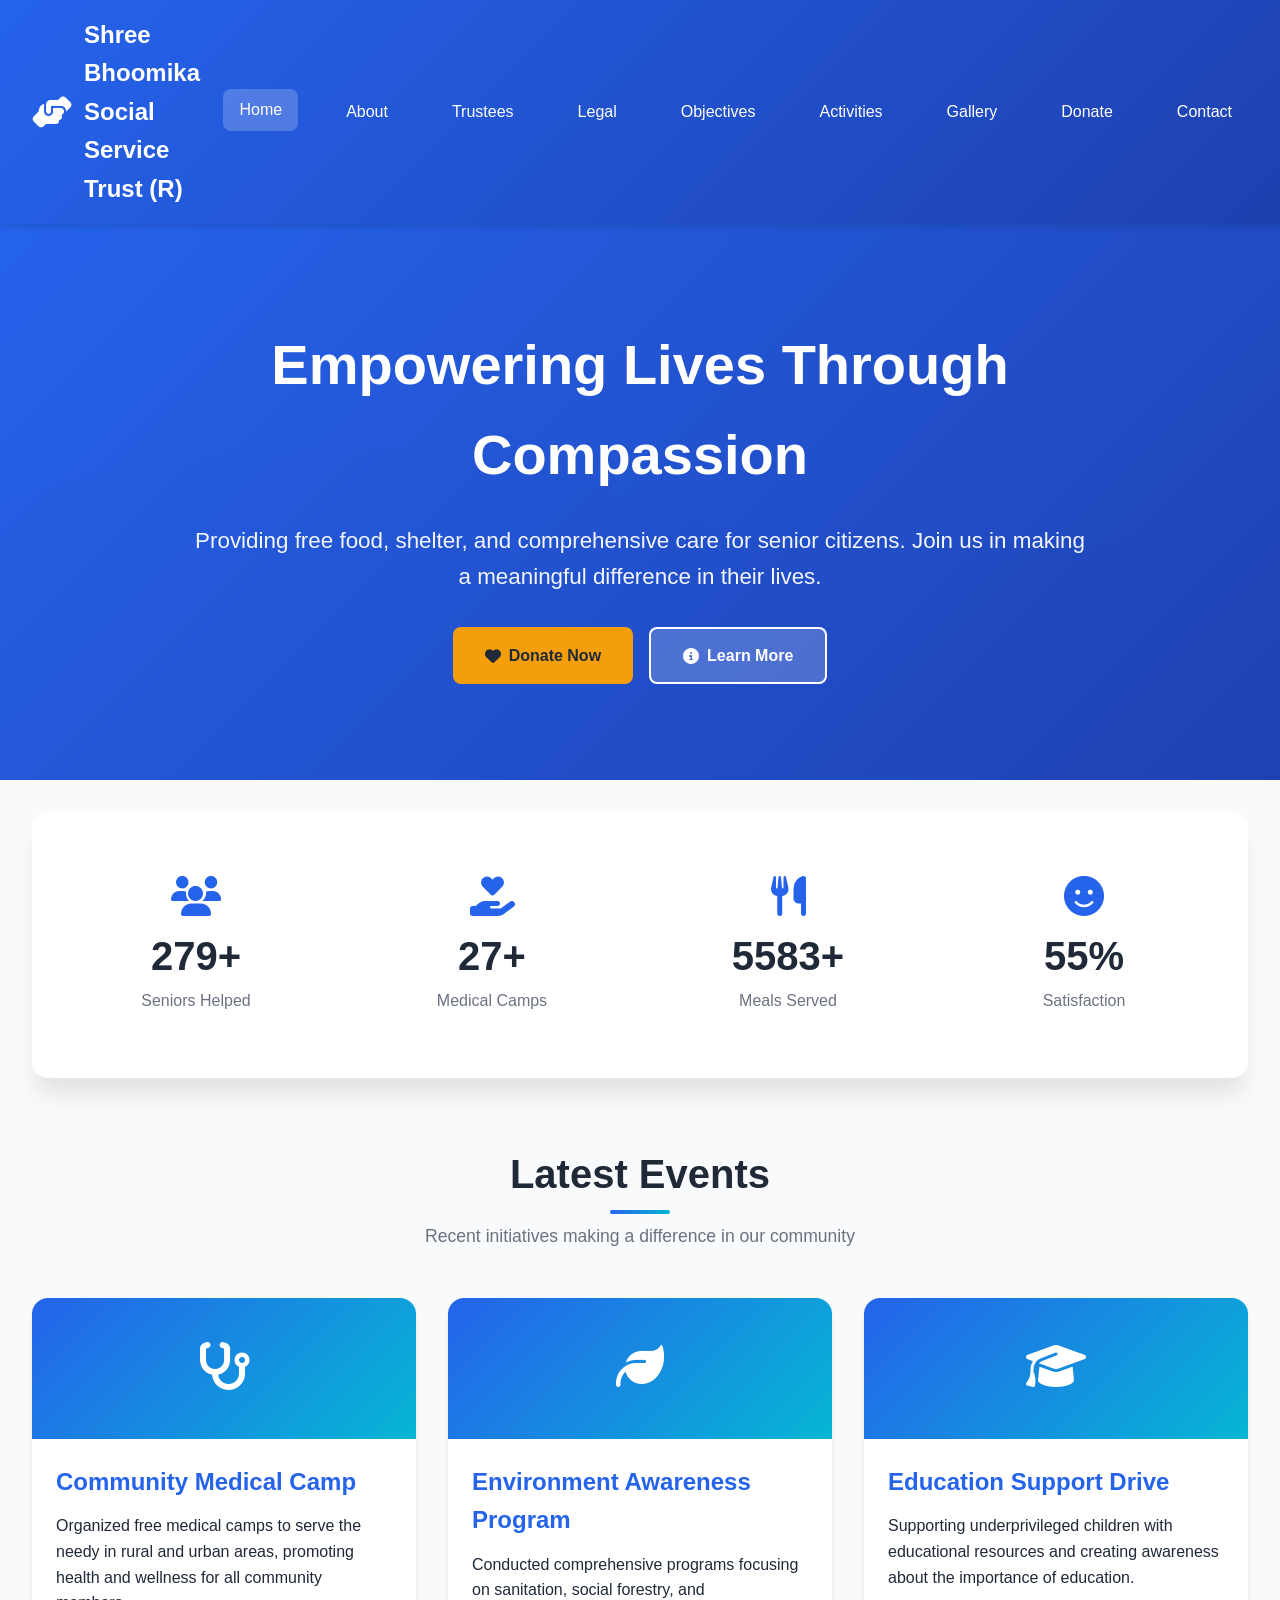
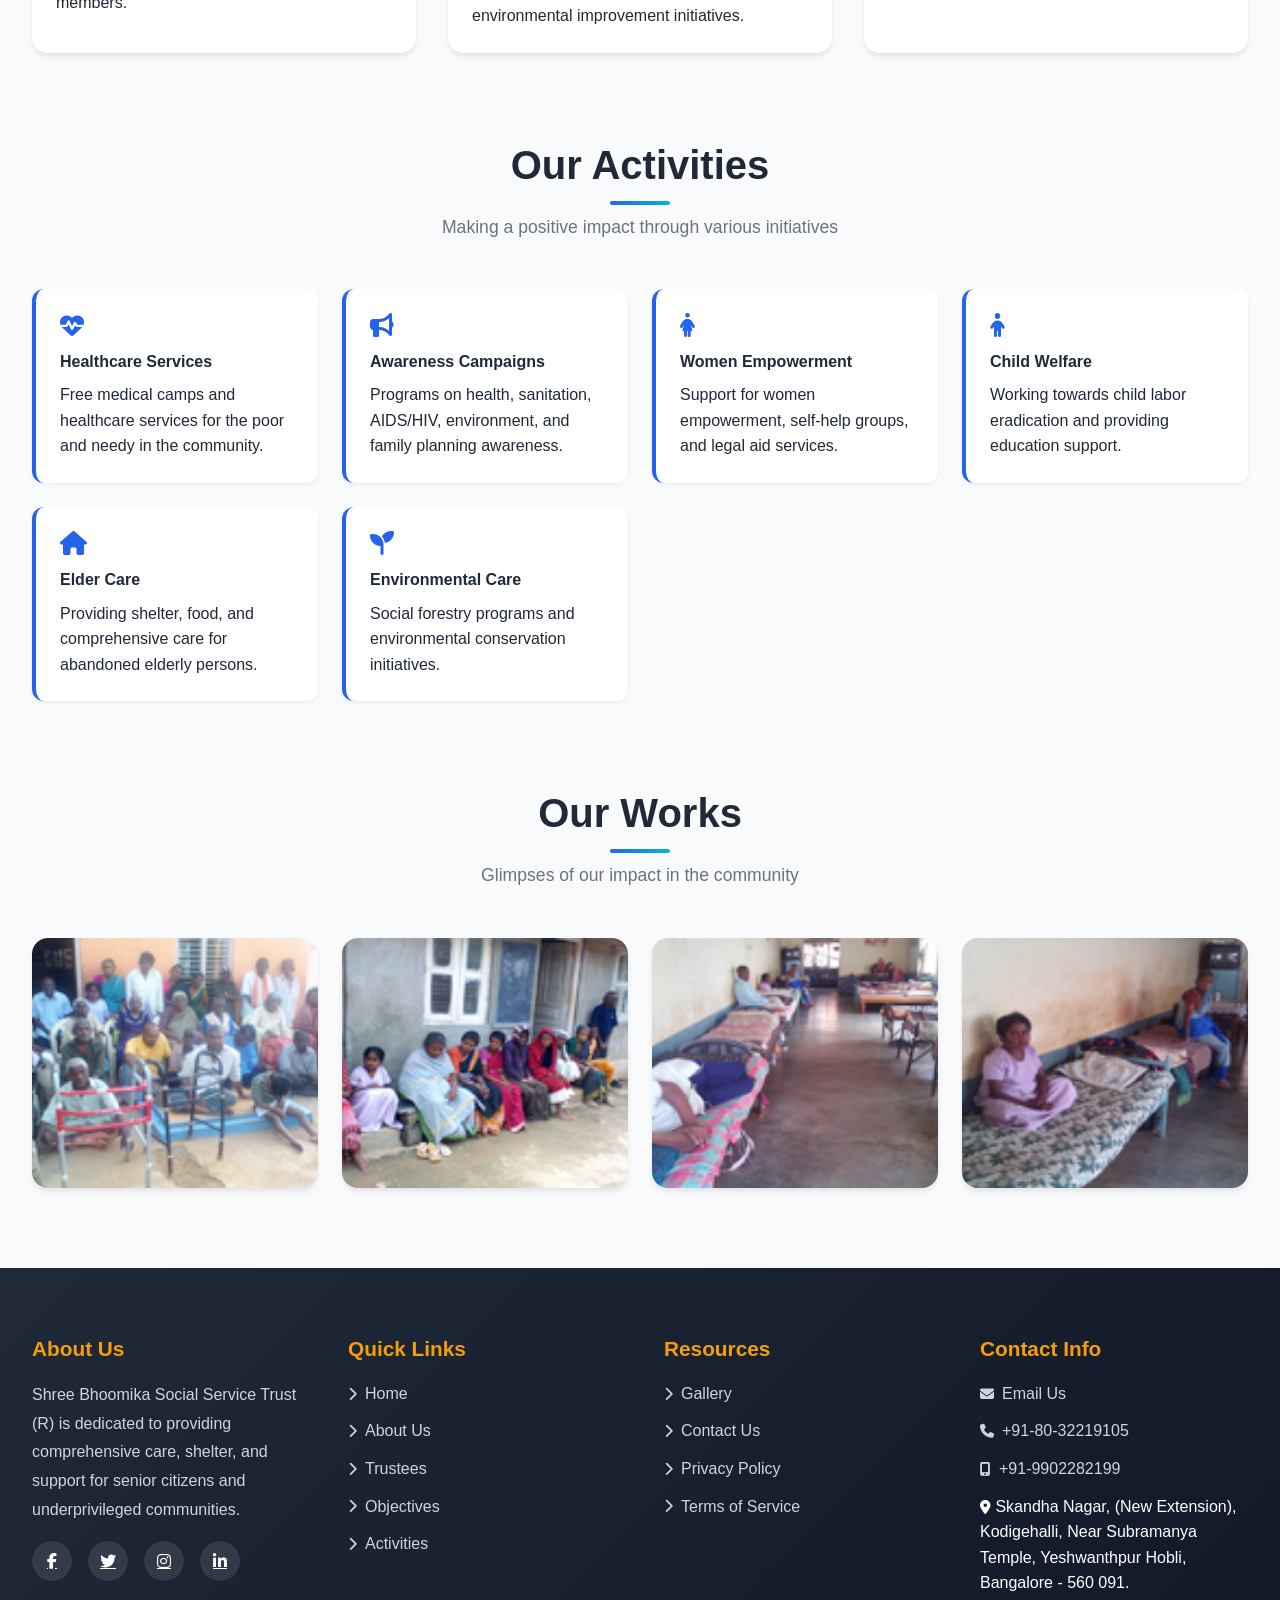
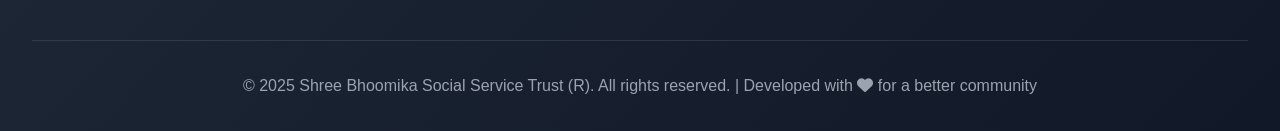
==== index.html @ 99437b06 "updated contact form and nav links" ====
<!DOCTYPE html>
<html lang="en">
<head>
<meta charset="UTF-8">
<meta name="viewport" content="width=device-width, initial-scale=1.0">
<title>Shree Bhoomika Social Service Trust (R)</title>
<meta name="description" content="Shree Bhoomika Social Service Trust (R) dedicated to elder care, social activities, and community service. Join us to make a difference.">
<link rel="stylesheet" href="https://cdnjs.cloudflare.com/ajax/libs/font-awesome/6.4.0/css/all.min.css">
<style>
* {
  margin: 0;
  padding: 0;
  box-sizing: border-box;
}

:root {
  --primary: #2563eb;
  --primary-dark: #1e40af;
  --secondary: #06b6d4;
  --accent: #f59e0b;
  --text: #1f2937;
  --text-light: #6b7280;
  --bg: #ffffff;
  --bg-light: #f9fafb;
  --border: #e5e7eb;
}

body {
  font-family: 'Inter', -apple-system, BlinkMacSystemFont, 'Segoe UI', sans-serif;
  line-height: 1.6;
  color: var(--text);
  background: var(--bg-light);
}

/* Header Styles */
header {
  background: linear-gradient(135deg, var(--primary) 0%, var(--primary-dark) 100%);
  box-shadow: 0 4px 6px -1px rgba(0,0,0,0.1);
  position: sticky;
  top: 0;
  z-index: 1000;
}

.header-container {
  max-width: 1280px;
  margin: 0 auto;
  padding: 1rem 2rem;
  display: flex;
  justify-content: space-between;
  align-items: center;
}

.logo {
  display: flex;
  align-items: center;
  gap: 0.75rem;
  color: white;
  font-size: 1.5rem;
  font-weight: 700;
}

.logo i {
  font-size: 2rem;
}

nav {
  display: flex;
  gap: 2rem;
}

nav a {
  color: white;
  text-decoration: none;
  font-weight: 500;
  padding: 0.5rem 1rem;
  border-radius: 0.5rem;
  transition: all 0.3s ease;
}

nav a:hover, nav a.active {
  background: rgba(255,255,255,0.2);
  transform: translateY(-2px);
}

.mobile-menu-btn {
  display: none;
  background: none;
  border: none;
  color: white;
  font-size: 1.5rem;
  cursor: pointer;
}

/* Hero Section */
.hero {
  background: linear-gradient(135deg, rgba(37,99,235,0.95) 0%, rgba(30,64,175,0.95) 100%), url('data:image/svg+xml,<svg xmlns="http://www.w3.org/2000/svg" viewBox="0 0 1200 600"><rect fill="%232563eb" width="1200" height="600"/><path fill="%231e40af" opacity="0.3" d="M0,300 Q300,200 600,300 T1200,300 L1200,600 L0,600 Z"/></svg>');
  background-size: cover;
  background-position: center;
  color: white;
  padding: 6rem 2rem;
  text-align: center;
}

.hero-content {
  max-width: 900px;
  margin: 0 auto;
}

.hero h1 {
  font-size: 3.5rem;
  font-weight: 800;
  margin-bottom: 1.5rem;
  animation: fadeInUp 1s ease;
}

.hero p {
  font-size: 1.4rem;
  margin-bottom: 2rem;
  opacity: 0.95;
  animation: fadeInUp 1s ease 0.2s backwards;
}

.hero-buttons {
  display: flex;
  gap: 1rem;
  justify-content: center;
  flex-wrap: wrap;
  animation: fadeInUp 1s ease 0.4s backwards;
}

.btn {
  padding: 0.875rem 2rem;
  border-radius: 0.5rem;
  font-weight: 600;
  text-decoration: none;
  transition: all 0.3s ease;
  display: inline-flex;
  align-items: center;
  gap: 0.5rem;
}

.btn-primary {
  background: var(--accent);
  color: var(--text);
}

.btn-primary:hover {
  background: #d97706;
  transform: translateY(-2px);
  box-shadow: 0 10px 25px rgba(245,158,11,0.3);
}

.btn-secondary {
  background: rgba(255,255,255,0.2);
  color: white;
  border: 2px solid white;
}

.btn-secondary:hover {
  background: white;
  color: var(--primary);
}

/* Stats Section */
.stats {
  background: white;
  padding: 3rem 2rem;
  margin-top: -3rem;
  border-radius: 1rem;
  box-shadow: 0 20px 25px -5px rgba(0,0,0,0.1);
}

.stats-grid {
  max-width: 1280px;
  margin: 0 auto;
  display: grid;
  grid-template-columns: repeat(auto-fit, minmax(200px, 1fr));
  gap: 2rem;
  text-align: center;
}

.stat-item {
  padding: 1rem;
}

.stat-item i {
  font-size: 2.5rem;
  color: var(--primary);
  margin-bottom: 0.5rem;
}

.stat-number {
  font-size: 2.5rem;
  font-weight: 800;
  color: var(--text);
  display: block;
}

.stat-label {
  color: var(--text-light);
  font-size: 1rem;
}

/* Main Content */
main {
  max-width: 1280px;
  margin: 4rem auto;
  padding: 0 2rem;
}

section {
  margin-bottom: 5rem;
}

.section-header {
  text-align: center;
  margin-bottom: 3rem;
}

.section-header h2 {
  font-size: 2.5rem;
  font-weight: 800;
  color: var(--text);
  margin-bottom: 1rem;
  position: relative;
  display: inline-block;
}

.section-header h2::after {
  content: '';
  position: absolute;
  bottom: -0.5rem;
  left: 50%;
  transform: translateX(-50%);
  width: 60px;
  height: 4px;
  background: linear-gradient(90deg, var(--primary), var(--secondary));
  border-radius: 2px;
}

.section-header p {
  color: var(--text-light);
  font-size: 1.1rem;
}

/* Events Grid */
.events-grid {
  display: grid;
  grid-template-columns: repeat(auto-fit, minmax(320px, 1fr));
  gap: 2rem;
}

.event-card {
  background: white;
  border-radius: 1rem;
  overflow: hidden;
  box-shadow: 0 4px 6px -1px rgba(0,0,0,0.1);
  transition: all 0.3s ease;
}

.event-card:hover {
  transform: translateY(-8px);
  box-shadow: 0 20px 25px -5px rgba(0,0,0,0.15);
}

.event-icon {
  background: linear-gradient(135deg, var(--primary), var(--secondary));
  color: white;
  padding: 2rem;
  text-align: center;
  font-size: 3rem;
}

.event-content {
  padding: 1.5rem;
}

.event-content h3 {
  color: var(--primary);
  font-size: 1.5rem;
  margin-bottom: 0.75rem;
}

/* Activities Section */
.activities-grid {
  display: grid;
  grid-template-columns: repeat(auto-fit, minmax(280px, 1fr));
  gap: 1.5rem;
}

.activity-item {
  background: white;
  padding: 1.5rem;
  border-radius: 0.75rem;
  border-left: 4px solid var(--primary);
  box-shadow: 0 2px 4px rgba(0,0,0,0.05);
  transition: all 0.3s ease;
}

.activity-item:hover {
  border-left-color: var(--accent);
  box-shadow: 0 8px 16px rgba(0,0,0,0.1);
  transform: translateX(4px);
}

.activity-item i {
  color: var(--primary);
  font-size: 1.5rem;
  margin-bottom: 0.75rem;
}

.activity-item h4 {
  color: var(--text);
  margin-bottom: 0.5rem;
}

/* Gallery */
.gallery-grid {
  display: grid;
  grid-template-columns: repeat(auto-fit, minmax(280px, 1fr));
  gap: 1.5rem;
}

.gallery-item {
  position: relative;
  border-radius: 1rem;
  overflow: hidden;
  box-shadow: 0 4px 6px -1px rgba(0,0,0,0.1);
  transition: all 0.3s ease;
}

.gallery-item:hover {
  transform: scale(1.05);
  box-shadow: 0 20px 25px -5px rgba(0,0,0,0.2);
}

.gallery-item img {
  width: 100%;
  height: 250px;
  object-fit: cover;
  display: block;
}

.gallery-overlay {
  position: absolute;
  bottom: 0;
  left: 0;
  right: 0;
  background: linear-gradient(to top, rgba(0,0,0,0.8), transparent);
  color: white;
  padding: 1rem;
  transform: translateY(100%);
  transition: transform 0.3s ease;
}

.gallery-item:hover .gallery-overlay {
  transform: translateY(0);
}

/* Footer */
footer {
  background: linear-gradient(135deg, #1f2937 0%, #111827 100%);
  color: white;
  padding: 4rem 2rem 2rem;
}

.footer-content {
  max-width: 1280px;
  margin: 0 auto;
  display: grid;
  grid-template-columns: repeat(auto-fit, minmax(250px, 1fr));
  gap: 3rem;
  margin-bottom: 2rem;
}

.footer-section h3 {
  font-size: 1.3rem;
  margin-bottom: 1rem;
  color: var(--accent);
}

.footer-section p {
  color: #d1d5db;
  line-height: 1.8;
}

.footer-links {
  list-style: none;
}

.footer-links li {
  margin-bottom: 0.75rem;
}

.footer-links a {
  color: #d1d5db;
  text-decoration: none;
  transition: all 0.3s ease;
  display: flex;
  align-items: center;
  gap: 0.5rem;
}

.footer-links a:hover {
  color: var(--accent);
  transform: translateX(4px);
}

.footer-links i {
  font-size: 0.875rem;
}

.social-links {
  display: flex;
  gap: 1rem;
  margin-top: 1rem;
}

.social-links a {
  width: 40px;
  height: 40px;
  border-radius: 50%;
  background: rgba(255,255,255,0.1);
  display: flex;
  align-items: center;
  justify-content: center;
  color: white;
  transition: all 0.3s ease;
}

.social-links a:hover {
  background: var(--accent);
  transform: translateY(-4px);
}

.footer-bottom {
  max-width: 1280px;
  margin: 0 auto;
  padding-top: 2rem;
  border-top: 1px solid rgba(255,255,255,0.1);
  text-align: center;
  color: #9ca3af;
}

.footer-bottom a {
  color: var(--accent);
  text-decoration: none;
}

/* Animations */
@keyframes fadeInUp {
  from {
    opacity: 0;
    transform: translateY(30px);
  }
  to {
    opacity: 1;
    transform: translateY(0);
  }
}

/* Mobile Responsive */
@media (max-width: 768px) {
  .header-container {
    padding: 1rem;
  }

  nav {
    position: fixed;
    top: 70px;
    left: -100%;
    width: 100%;
    background: var(--primary-dark);
    flex-direction: column;
    padding: 2rem;
    transition: left 0.3s ease;
    box-shadow: 0 4px 6px rgba(0,0,0,0.1);
  }

  nav.active {
    left: 0;
  }

  .mobile-menu-btn {
    display: block;
  }

  .hero h1 {
    font-size: 2rem;
  }

  .hero p {
    font-size: 1.1rem;
  }

  .section-header h2 {
    font-size: 2rem;
  }

  .stats {
    margin-top: 0;
  }

  .footer-content {
    grid-template-columns: 1fr;
  }
}

@media (max-width: 480px) {
  .hero {
    padding: 4rem 1rem;
  }

  .hero h1 {
    font-size: 1.75rem;
  }

  .events-grid,
  .activities-grid,
  .gallery-grid {
    grid-template-columns: 1fr;
  }
}
</style>
</head>
<body>

<header>
  <div class="header-container">
    <a  class="logo">
      <i class="fas fa-hands-helping"></i>
      <span>Shree Bhoomika Social Service Trust (R)</span>
    </a>
    <nav id="mainNav">
      <a href="index.html" class="active" aria-current="page">Home</a>
      <a href="about-us.html">About</a>
      <a href="trustees.html">Trustees</a>
      <a href="legal.html">Legal</a>
      <a href="objectives.html">Objectives</a>
      <a href="activities.html">Activities</a>
      <a href="gallery.html" >Gallery</a>
       <a href="Donation.html" >Donate</a>
      <a href="contact-us.html">Contact</a>
    </nav>
    <button class="mobile-menu-btn" id="menuBtn">
      <i class="fas fa-bars"></i>
    </button>
  </div>
</header>

<section class="hero">
  <div class="hero-content">
    <h1>Empowering Lives Through Compassion</h1>
    <p>Providing free food, shelter, and comprehensive care for senior citizens. Join us in making a meaningful difference in their lives.</p>
    <div class="hero-buttons">
      <a href="Donation.html" class="btn btn-primary">
        <i class="fas fa-heart"></i> Donate Now
      </a>
      <a href="#activities" class="btn btn-secondary">
        <i class="fas fa-info-circle"></i> Learn More
      </a>
    </div>
  </div>
</section>

<div style="max-width: 1280px; margin: 0 auto; padding: 0 2rem;">
  <div class="stats">
    <div class="stats-grid">
      <div class="stat-item">
        <i class="fas fa-users"></i>
        <span class="stat-number">500+</span>
        <span class="stat-label">Seniors Helped</span>
      </div>
      <div class="stat-item">
        <i class="fas fa-hand-holding-heart"></i>
        <span class="stat-number">50+</span>
        <span class="stat-label">Medical Camps</span>
      </div>
      <div class="stat-item">
        <i class="fas fa-utensils"></i>
        <span class="stat-number">10000+</span>
        <span class="stat-label">Meals Served</span>
      </div>
      <div class="stat-item">
        <i class="fas fa-smile"></i>
        <span class="stat-number">100%</span>
        <span class="stat-label">Satisfaction</span>
      </div>
    </div>
  </div>
</div>

<main>
  <section>
    <div class="section-header">
      <h2>Latest Events</h2>
      <p>Recent initiatives making a difference in our community</p>
    </div>
    <div class="events-grid">
      <div class="event-card">
        <div class="event-icon">
          <i class="fas fa-stethoscope"></i>
        </div>
        <div class="event-content">
          <h3>Community Medical Camp</h3>
          <p>Organized free medical camps to serve the needy in rural and urban areas, promoting health and wellness for all community members.</p>
        </div>
      </div>
      <div class="event-card">
        <div class="event-icon">
          <i class="fas fa-leaf"></i>
        </div>
        <div class="event-content">
          <h3>Environment Awareness Program</h3>
          <p>Conducted comprehensive programs focusing on sanitation, social forestry, and environmental improvement initiatives.</p>
        </div>
      </div>
      <div class="event-card">
        <div class="event-icon">
          <i class="fas fa-graduation-cap"></i>
        </div>
        <div class="event-content">
          <h3>Education Support Drive</h3>
          <p>Supporting underprivileged children with educational resources and creating awareness about the importance of education.</p>
        </div>
      </div>
    </div>
  </section>

  <section id="activities">
    <div class="section-header">
      <h2>Our Activities</h2>
      <p>Making a positive impact through various initiatives</p>
    </div>
    <div class="activities-grid">
      <div class="activity-item">
        <i class="fas fa-heartbeat"></i>
        <h4>Healthcare Services</h4>
        <p>Free medical camps and healthcare services for the poor and needy in the community.</p>
      </div>
      <div class="activity-item">
        <i class="fas fa-bullhorn"></i>
        <h4>Awareness Campaigns</h4>
        <p>Programs on health, sanitation, AIDS/HIV, environment, and family planning awareness.</p>
      </div>
      <div class="activity-item">
        <i class="fas fa-female"></i>
        <h4>Women Empowerment</h4>
        <p>Support for women empowerment, self-help groups, and legal aid services.</p>
      </div>
      <div class="activity-item">
        <i class="fas fa-child"></i>
        <h4>Child Welfare</h4>
        <p>Working towards child labor eradication and providing education support.</p>
      </div>
      <div class="activity-item">
        <i class="fas fa-home"></i>
        <h4>Elder Care</h4>
        <p>Providing shelter, food, and comprehensive care for abandoned elderly persons.</p>
      </div>
      <div class="activity-item">
        <i class="fas fa-seedling"></i>
        <h4>Environmental Care</h4>
        <p>Social forestry programs and environmental conservation initiatives.</p>
      </div>
    </div>
  </section>

  <section>
    <div class="section-header">
      <h2>Our Works</h2>
      <p>Glimpses of our impact in the community</p>
    </div>
    <div class="gallery-grid">
      <div class="gallery-item">
        <img src="images/templatemo_image_02.jpg" alt="Senior citizens being taken care of">
        <div class="gallery-overlay">
          <p>Old aged people taken care by the trust</p>
        </div>
      </div>
      <div class="gallery-item">
        <img src="images/templatemo_image_03.jpg" alt="Community medical camp">
        <div class="gallery-overlay">
          <p>Aged ladies abandoned by their family members are treated & taken care</p>
        </div>
      </div>
      <div class="gallery-item">
        <img src="images/templatemo_image_04.jpg" alt="Environmental awareness program">
        <div class="gallery-overlay">
          <p>Neat & clean environment & facilities provided by the trust</p>
        </div>
      </div>
      <div class="gallery-item">
        <img src="images/templatemo_image_05.jpg" alt="Women empowerment program">
        <div class="gallery-overlay">
          <p>Clean facilities and caring environment for elderly ladies</p>
        </div>
      </div>
    </div>
  </section>
</main>

<footer>
  <div class="footer-content">
    <div class="footer-section">
      <h3>About Us</h3>
      <p>Shree Bhoomika Social Service Trust (R) is dedicated to providing comprehensive care, shelter, and support for senior citizens and underprivileged communities.</p>
      <div class="social-links">
        <a href="#"><i class="fab fa-facebook-f"></i></a>
        <a href="#"><i class="fab fa-twitter"></i></a>
        <a href="#"><i class="fab fa-instagram"></i></a>
        <a href="#"><i class="fab fa-linkedin-in"></i></a>
      </div>
    </div>
    
    <div class="footer-section">
      <h3>Quick Links</h3>
      <ul class="footer-links">
        <li><a href="index.html"><i class="fas fa-chevron-right"></i> Home</a></li>
        <li><a href="about-us.html"><i class="fas fa-chevron-right"></i> About Us</a></li>
        <li><a href="trustees.html"><i class="fas fa-chevron-right"></i> Trustees</a></li>
        <li><a href="objectives.html"><i class="fas fa-chevron-right"></i> Objectives</a></li>
        <li><a href="activities.html"><i class="fas fa-chevron-right"></i> Activities</a></li>
      </ul>
    </div>
    
    <div class="footer-section">
      <h3>Resources</h3>
      <ul class="footer-links">
        <li><a href="gallery.html"><i class="fas fa-chevron-right"></i> Gallery</a></li>
        <li><a href="contact-us.html"><i class="fas fa-chevron-right"></i> Contact Us</a></li>
        <li><a href="privacy"><i class="fas fa-chevron-right"></i> Privacy Policy</a></li>
        <li><a href="terms"><i class="fas fa-chevron-right"></i> Terms of Service</a></li>
      </ul>
    </div>
    
    <div class="footer-section">
      <h3>Contact Info</h3>
       <ul class="footer-links">
        <li><a href="mailto:sribhoomikasocialservicetrust@gmail.com"><i class="fas fa-envelope"></i> Email Us</a></li>
        <li><a href="tel:+918032219105"><i class="fas fa-phone"></i> +91-80-32219105</a></li>
        <li><a href="tel:+919902282199"><i class="fas fa-mobile-alt"></i> +91-9902282199</a></li>
        <li><i class="fas fa-map-marker-alt"></i> Skandha Nagar,
(New Extension), Kodigehalli,
Near Subramanya Temple,
Yeshwanthpur Hobli,
Bangalore - 560 091.</li>
      </ul>
    </div>
  </div>
  
  <div class="footer-bottom">
       <p>&copy; 2025 Shree Bhoomika Social Service Trust (R). All rights reserved. | Developed with <i class="fas fa-heart" aria-hidden="true"></i> for a better community</p>
  </div>
</footer>

<script>
// Mobile menu toggle
const menuBtn = document.getElementById('menuBtn');
const mainNav = document.getElementById('mainNav');

menuBtn.addEventListener('click', () => {
  mainNav.classList.toggle('active');
  const icon = menuBtn.querySelector('i');
  icon.classList.toggle('fa-bars');
  icon.classList.toggle('fa-times');
});

// Close menu when clicking outside
document.addEventListener('click', (e) => {
  if (!e.target.closest('header')) {
    mainNav.classList.remove('active');
    const icon = menuBtn.querySelector('i');
    icon.classList.remove('fa-times');
    icon.classList.add('fa-bars');
  }
});

// Smooth scroll for anchor links
document.querySelectorAll('a[href^="#"]').forEach(anchor => {
  anchor.addEventListener('click', function (e) {
    e.preventDefault();
    const target = document.querySelector(this.getAttribute('href'));
    if (target) {
      target.scrollIntoView({ behavior: 'smooth', block: 'start' });
    }
  });
});

// Animate stats on scroll
const observerOptions = {
  threshold: 0.5,
  rootMargin: '0px 0px -100px 0px'
};

const observer = new IntersectionObserver((entries) => {
  entries.forEach(entry => {
    if (entry.isIntersecting) {
      const statNumbers = entry.target.querySelectorAll('.stat-number');
      statNumbers.forEach(stat => {
        const target = stat.textContent;
        animateValue(stat, target);
      });
      observer.unobserve(entry.target);
    }
  });
}, observerOptions);

const statsSection = document.querySelector('.stats');
if (statsSection) {
  observer.observe(statsSection);
}

function animateValue(element, target) {
  const duration = 2000;
  const isPercentage = target.includes('%');
  const numericValue = parseInt(target.replace(/\D/g, ''));
  let startTime = null;

  function animation(currentTime) {
    if (!startTime) startTime = currentTime;
    const progress = Math.min((currentTime - startTime) / duration, 1);
    const current = Math.floor(progress * numericValue);
    element.textContent = isPercentage ? `${current}%` : `${current}+`;
    
    if (progress < 1) {
      requestAnimationFrame(animation);
    }
  }
  
  requestAnimationFrame(animation);
}
</script>

</body>
</html>
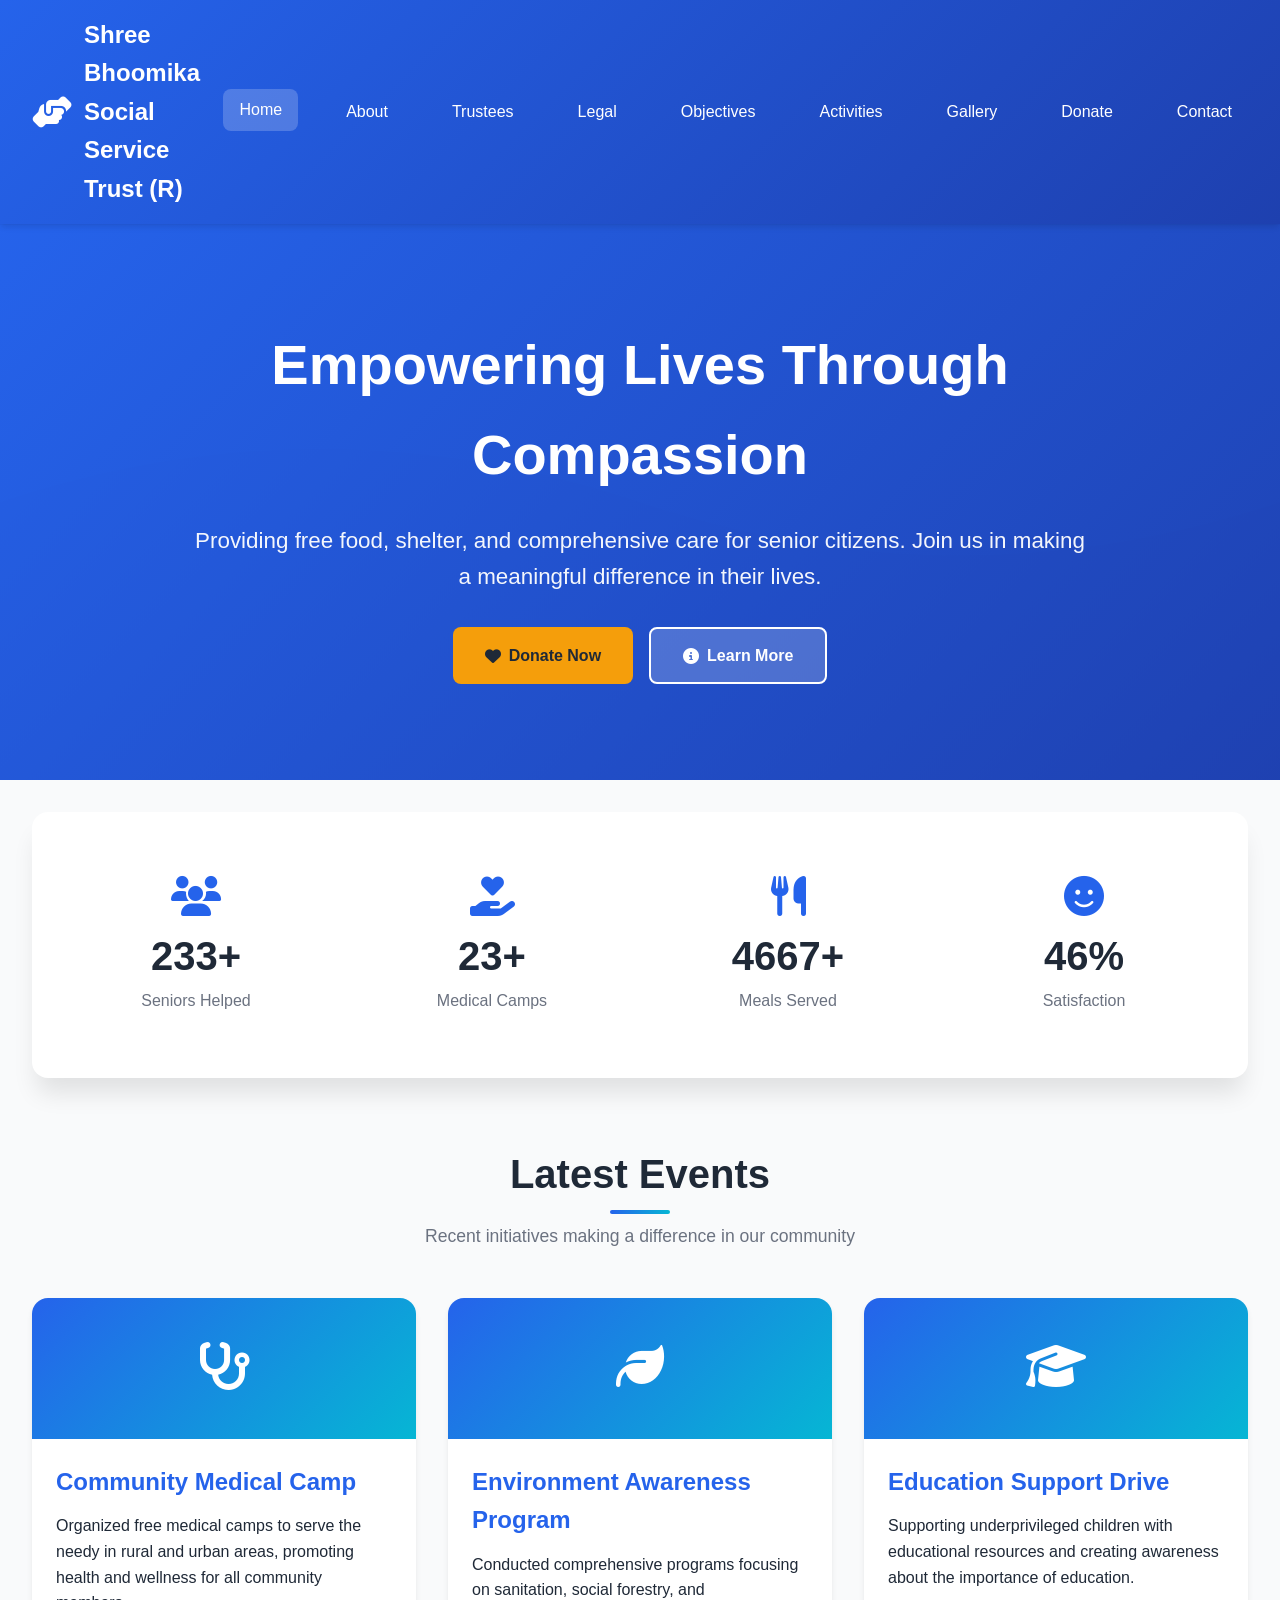
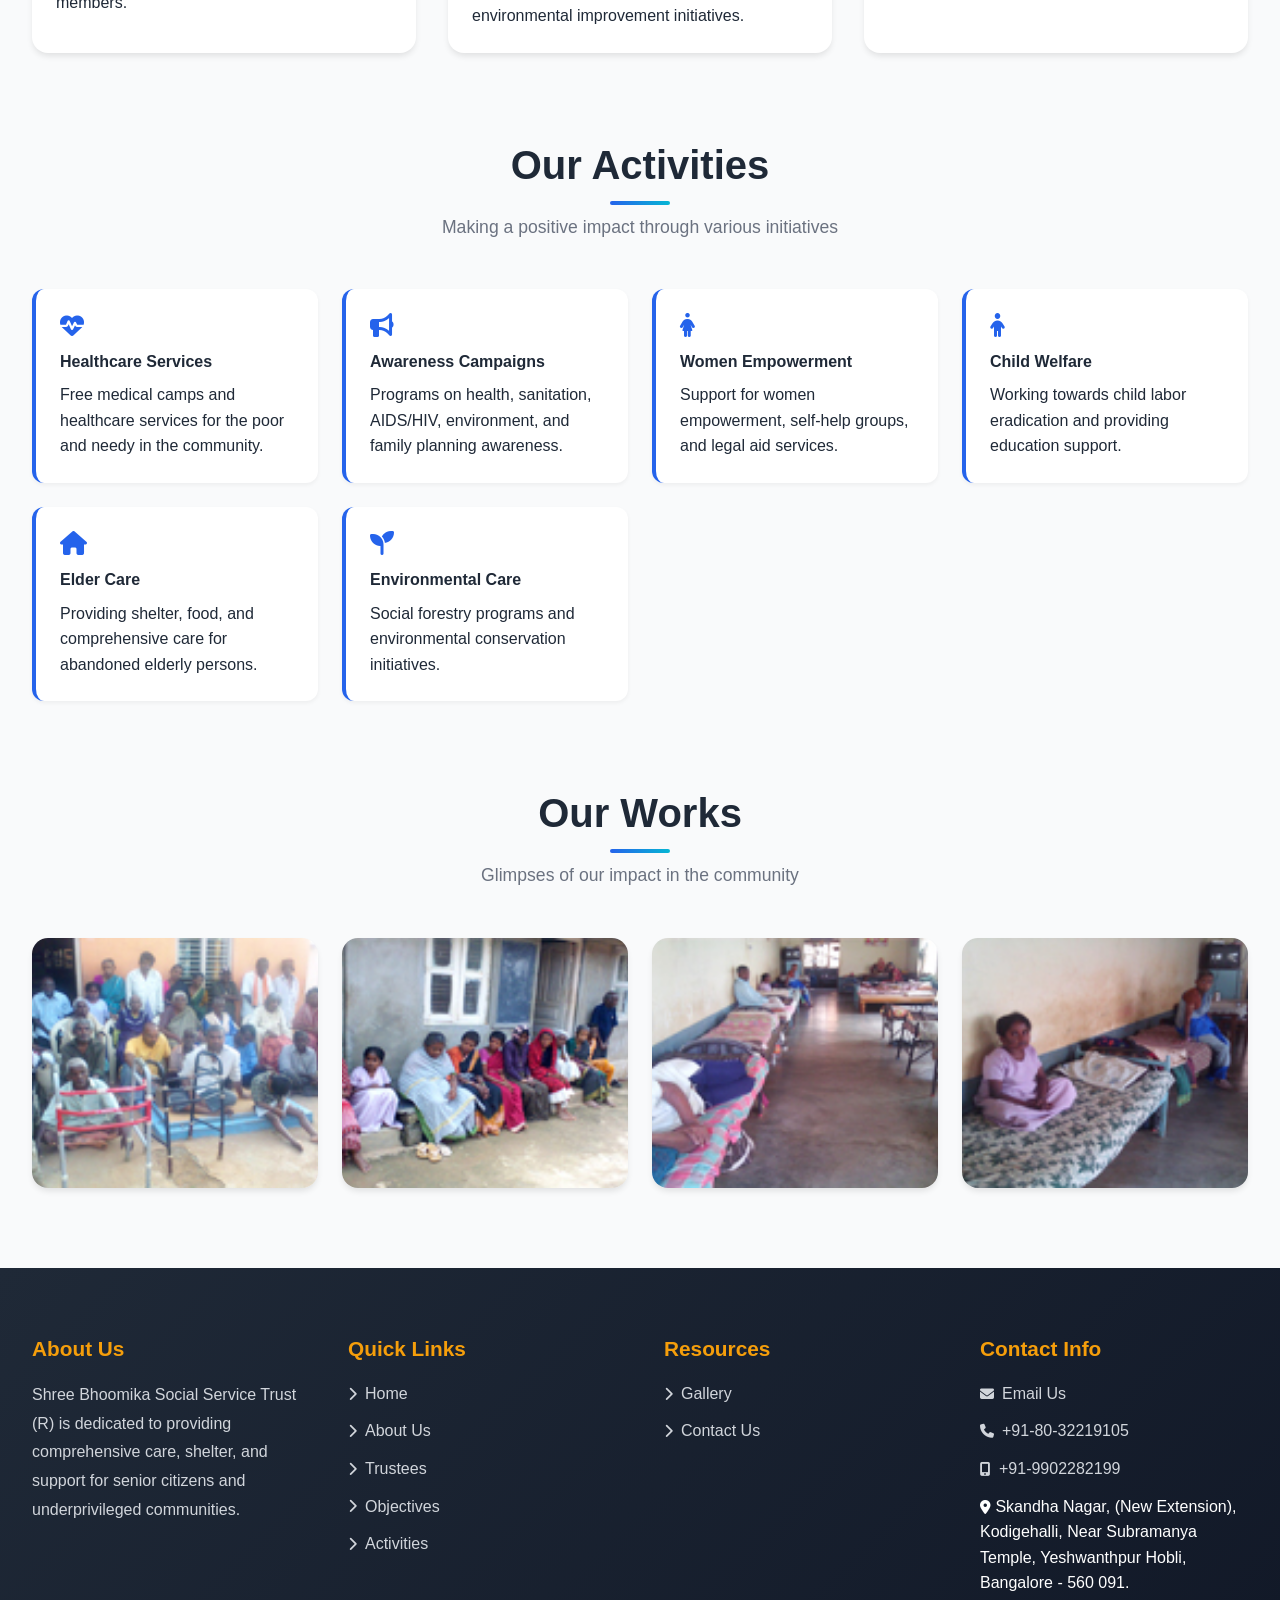
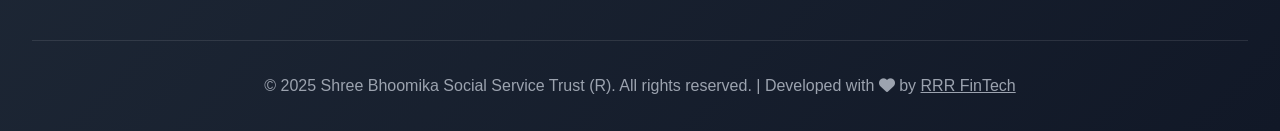
==== commit 9379fea1: "updated footer" ====
--- a/index.html
+++ b/index.html
@@ -705,12 +705,6 @@
     <div class="footer-section">
       <h3>About Us</h3>
       <p>Shree Bhoomika Social Service Trust (R) is dedicated to providing comprehensive care, shelter, and support for senior citizens and underprivileged communities.</p>
-      <div class="social-links">
-        <a href="#"><i class="fab fa-facebook-f"></i></a>
-        <a href="#"><i class="fab fa-twitter"></i></a>
-        <a href="#"><i class="fab fa-instagram"></i></a>
-        <a href="#"><i class="fab fa-linkedin-in"></i></a>
-      </div>
     </div>
     
     <div class="footer-section">
@@ -729,30 +723,33 @@
       <ul class="footer-links">
         <li><a href="gallery.html"><i class="fas fa-chevron-right"></i> Gallery</a></li>
         <li><a href="contact-us.html"><i class="fas fa-chevron-right"></i> Contact Us</a></li>
-        <li><a href="privacy"><i class="fas fa-chevron-right"></i> Privacy Policy</a></li>
-        <li><a href="terms"><i class="fas fa-chevron-right"></i> Terms of Service</a></li>
+        
       </ul>
     </div>
     
     <div class="footer-section">
       <h3>Contact Info</h3>
-       <ul class="footer-links">
+      <ul class="footer-links">
         <li><a href="mailto:sribhoomikasocialservicetrust@gmail.com"><i class="fas fa-envelope"></i> Email Us</a></li>
         <li><a href="tel:+918032219105"><i class="fas fa-phone"></i> +91-80-32219105</a></li>
         <li><a href="tel:+919902282199"><i class="fas fa-mobile-alt"></i> +91-9902282199</a></li>
         <li><i class="fas fa-map-marker-alt"></i> Skandha Nagar,
-(New Extension), Kodigehalli,
-Near Subramanya Temple,
-Yeshwanthpur Hobli,
-Bangalore - 560 091.</li>
+        (New Extension), Kodigehalli,
+        Near Subramanya Temple,
+        Yeshwanthpur Hobli,
+        Bangalore - 560 091.</li>
       </ul>
     </div>
   </div>
   
   <div class="footer-bottom">
-       <p>&copy; 2025 Shree Bhoomika Social Service Trust (R). All rights reserved. | Developed with <i class="fas fa-heart" aria-hidden="true"></i> for a better community</p>
+    <p>&copy; 2025 Shree Bhoomika Social Service Trust (R). All rights reserved. | Developed with 
+    <i class="fas fa-heart" aria-hidden="true"></i> by 
+    <a href="https://rrrfintech.netlify.app/" target="_blank" style="color: inherit; text-decoration: underline;">RRR FinTech</a>
+    </p>
   </div>
 </footer>
+
 
 <script>
 // Mobile menu toggle
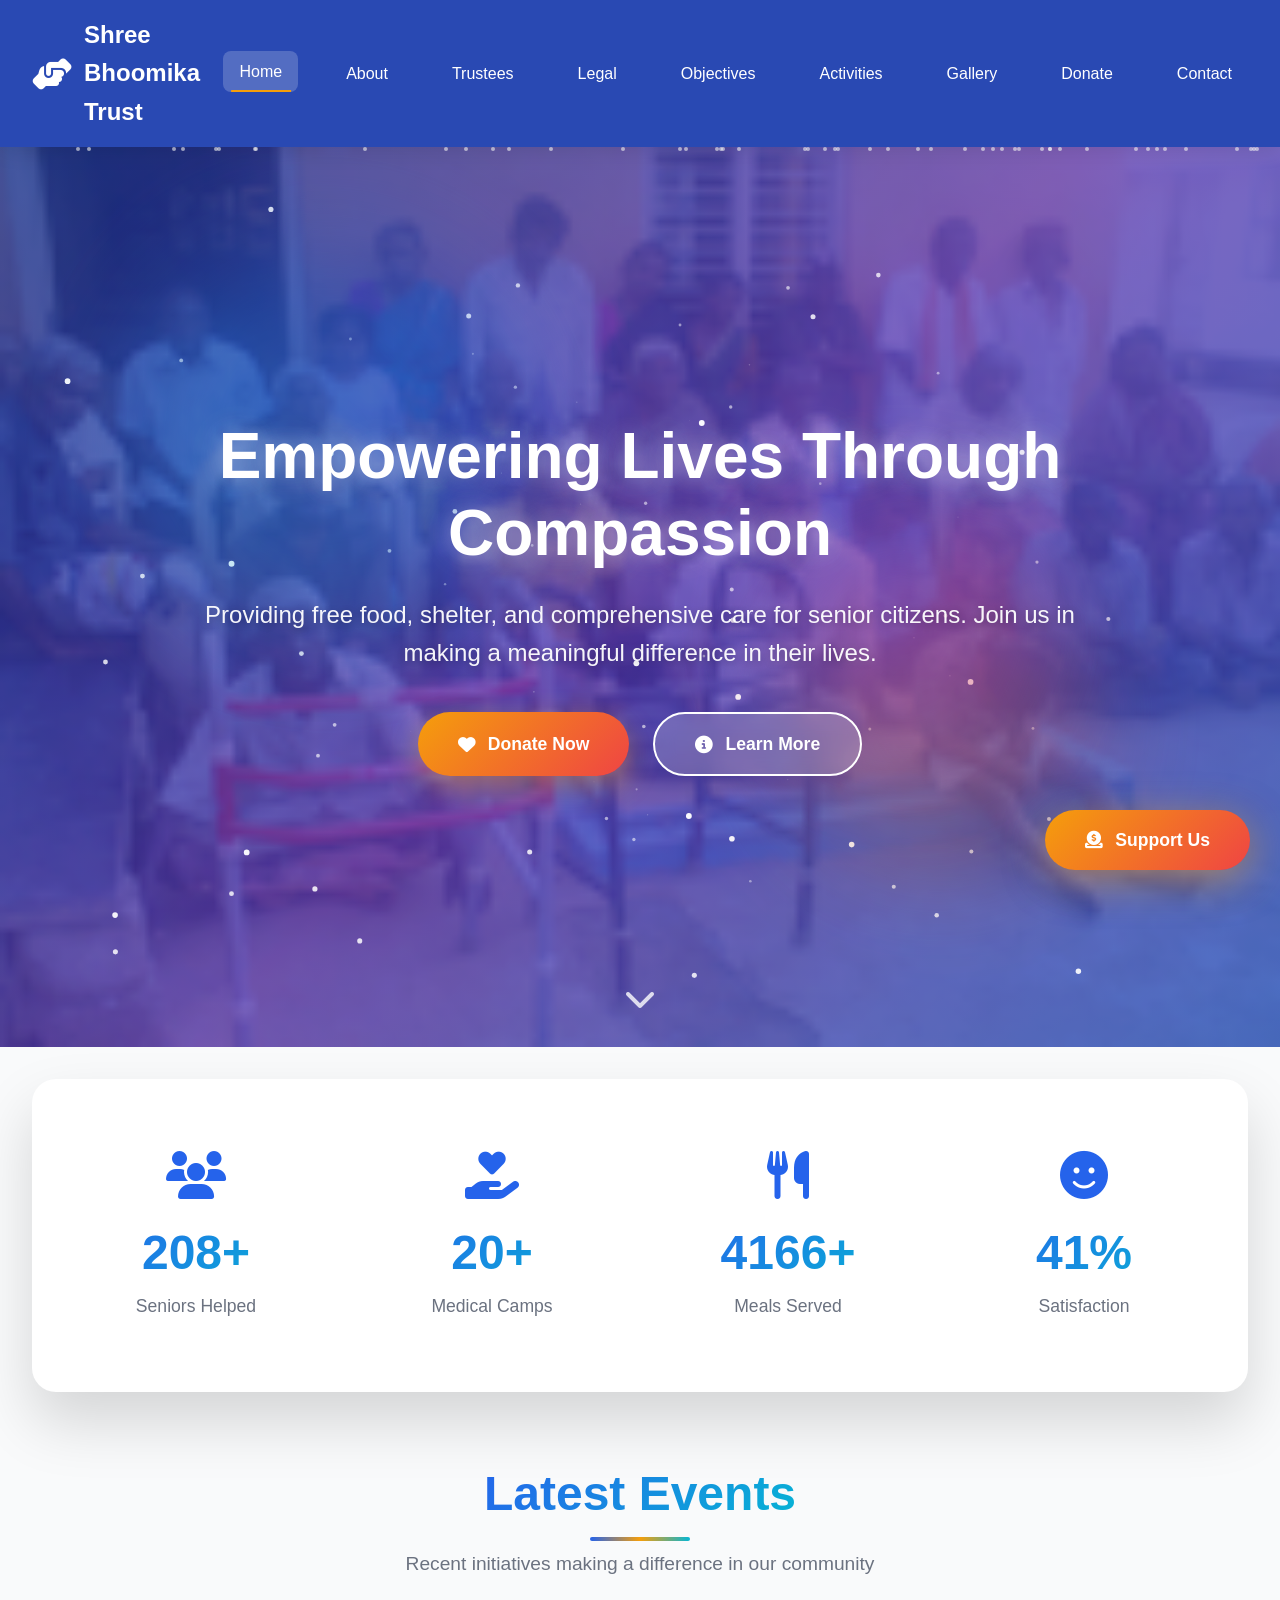
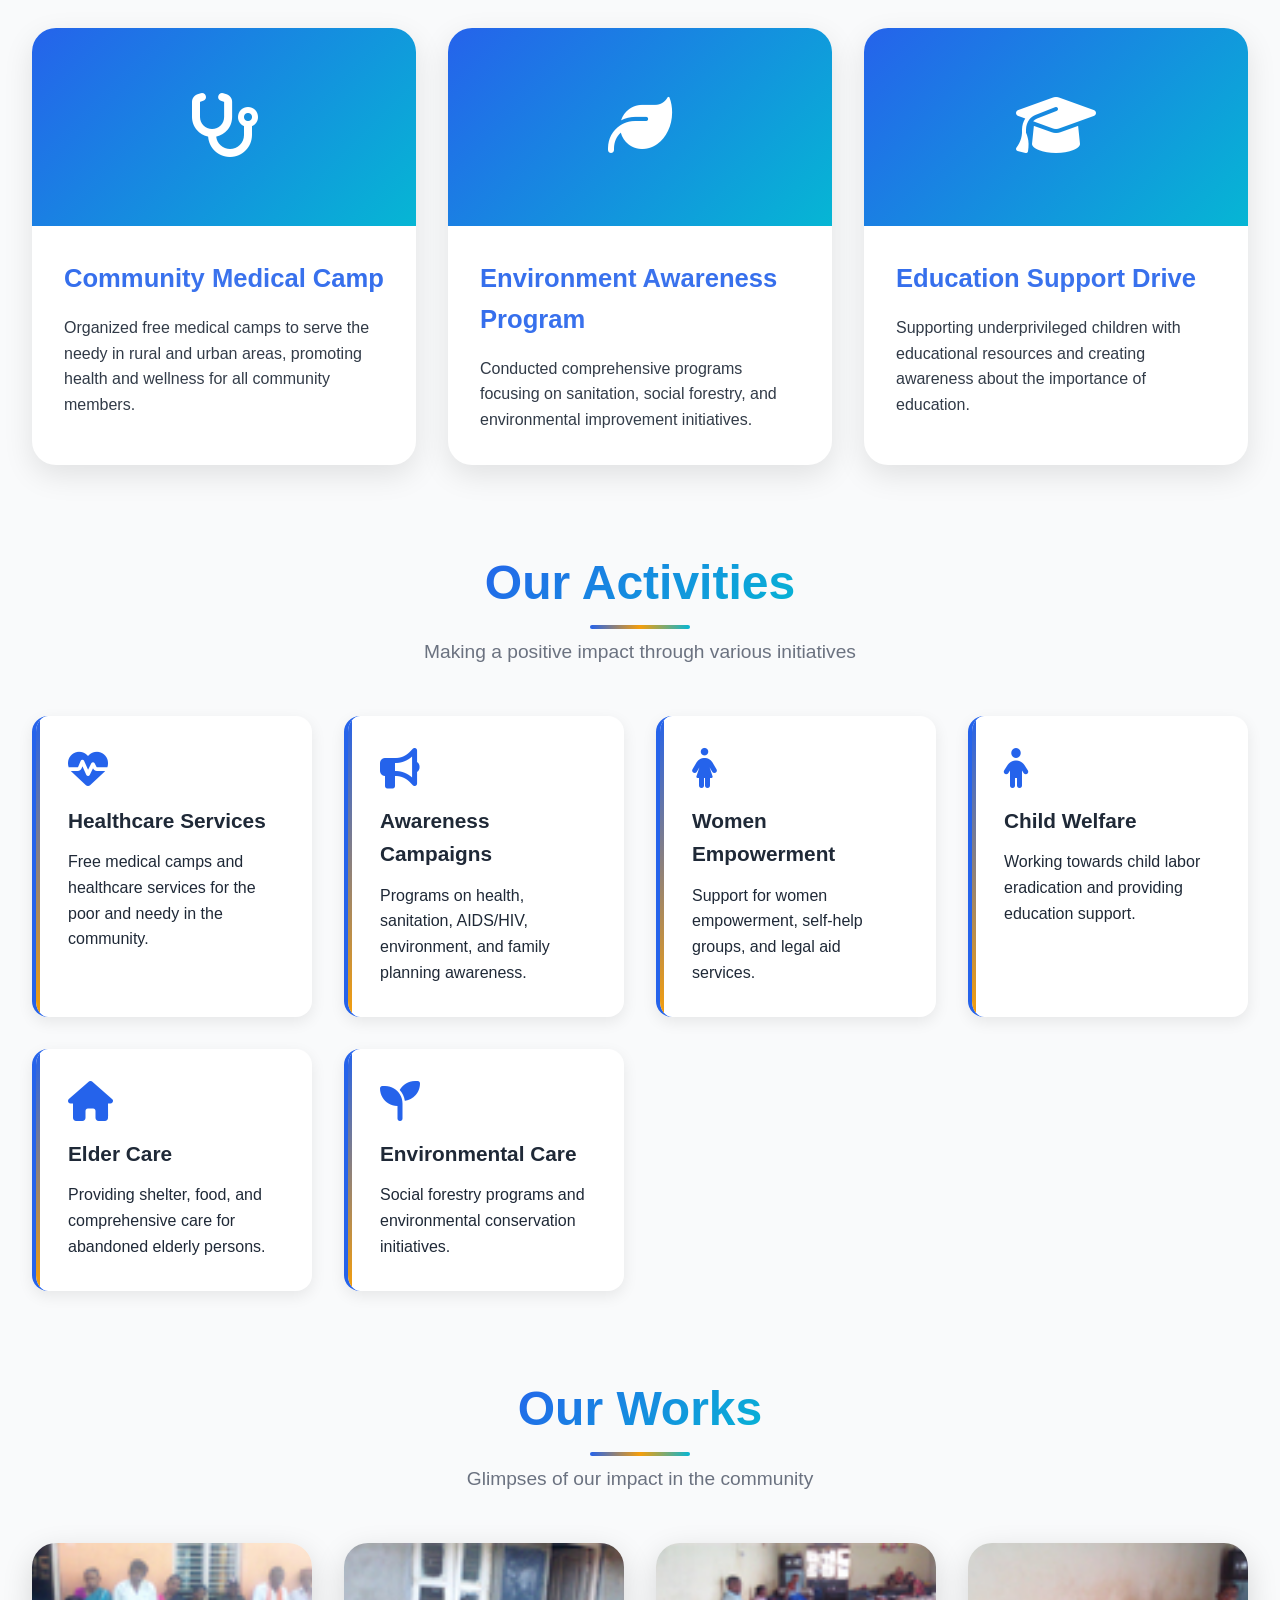
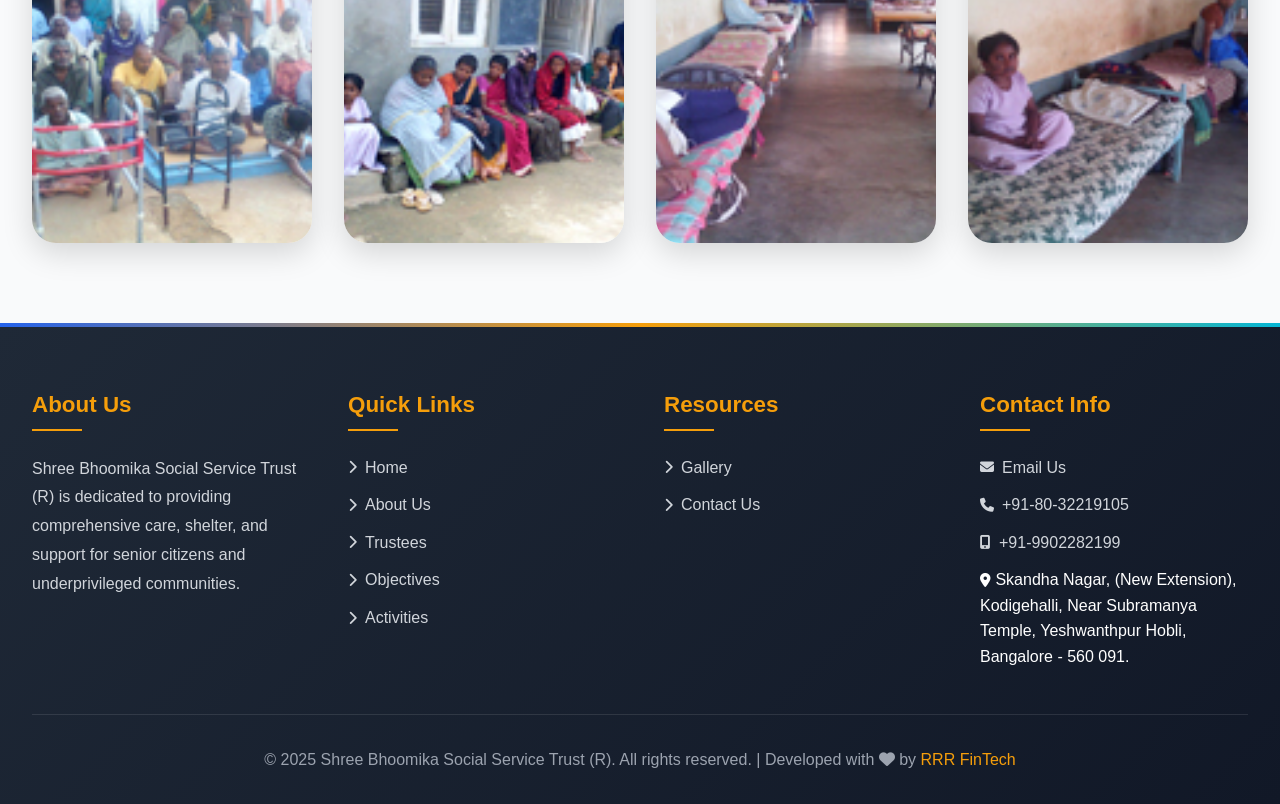
==== commit e00a6760: "updated hero banner and added floating button" ====
--- a/index.html
+++ b/index.html
@@ -30,12 +30,13 @@
   line-height: 1.6;
   color: var(--text);
   background: var(--bg-light);
-}
-
-/* Header Styles */
+  overflow-x: hidden;
+}
+
 header {
-  background: linear-gradient(135deg, var(--primary) 0%, var(--primary-dark) 100%);
-  box-shadow: 0 4px 6px -1px rgba(0,0,0,0.1);
+  background: rgba(30, 64, 175, 0.95);
+  backdrop-filter: blur(10px);
+  box-shadow: 0 4px 20px rgba(0,0,0,0.1);
   position: sticky;
   top: 0;
   z-index: 1000;
@@ -57,10 +58,17 @@
   color: white;
   font-size: 1.5rem;
   font-weight: 700;
+  cursor: pointer;
 }
 
 .logo i {
   font-size: 2rem;
+  animation: pulse 2s ease-in-out infinite;
+}
+
+@keyframes pulse {
+  0%, 100% { transform: scale(1); }
+  50% { transform: scale(1.1); }
 }
 
 nav {
@@ -75,6 +83,23 @@
   padding: 0.5rem 1rem;
   border-radius: 0.5rem;
   transition: all 0.3s ease;
+  position: relative;
+}
+
+nav a::after {
+  content: '';
+  position: absolute;
+  bottom: 0;
+  left: 50%;
+  transform: translateX(-50%) scaleX(0);
+  width: 80%;
+  height: 2px;
+  background: var(--accent);
+  transition: transform 0.3s ease;
+}
+
+nav a:hover::after, nav a.active::after {
+  transform: translateX(-50%) scaleX(1);
 }
 
 nav a:hover, nav a.active {
@@ -91,83 +116,341 @@
   cursor: pointer;
 }
 
-/* Hero Section */
 .hero {
-  background: linear-gradient(135deg, rgba(37,99,235,0.95) 0%, rgba(30,64,175,0.95) 100%), url('data:image/svg+xml,<svg xmlns="http://www.w3.org/2000/svg" viewBox="0 0 1200 600"><rect fill="%232563eb" width="1200" height="600"/><path fill="%231e40af" opacity="0.3" d="M0,300 Q300,200 600,300 T1200,300 L1200,600 L0,600 Z"/></svg>');
+  position: relative;
+  height: 100vh;
+  min-height: 700px;
+  overflow: hidden;
+  display: flex;
+  align-items: center;
+  justify-content: center;
+  background: #1e40af;
+}
+
+.hero-background {
+  position: absolute;
+  top: 0;
+  left: 0;
+  width: 100%;
+  height: 100%;
+  z-index: 1;
+}
+
+.hero-slider {
+  position: absolute;
+  width: 100%;
+  height: 100%;
+  top: 0;
+  left: 0;
+}
+
+.hero-slide {
+  position: absolute;
+  top: 0;
+  left: 0;
+  width: 100%;
+  height: 100%;
+  opacity: 0;
+  transition: opacity 2s ease-in-out;
   background-size: cover;
   background-position: center;
+  background-repeat: no-repeat;
+}
+
+.hero-slide.active {
+  opacity: 1;
+}
+
+.hero-slide::before {
+  content: '';
+  position: absolute;
+  top: 0;
+  left: 0;
+  width: 100%;
+  height: 100%;
+  background: rgba(0, 0, 0, 0.4);
+  z-index: 1;
+}
+
+.hero-overlay {
+  position: absolute;
+  top: 0;
+  left: 0;
+  width: 100%;
+  height: 100%;
+  background: linear-gradient(135deg, rgba(30, 64, 175, 0.6) 0%, rgba(124, 58, 237, 0.5) 50%, rgba(37, 99, 235, 0.6) 100%);
+  z-index: 2;
+  pointer-events: none;
+}
+
+.hero-canvas {
+  position: absolute;
+  top: 0;
+  left: 0;
+  width: 100%;
+  height: 100%;
+  z-index: 3;
+  pointer-events: none;
+}
+
+.hero-particles {
+  position: absolute;
+  top: 0;
+  left: 0;
+  width: 100%;
+  height: 100%;
+  z-index: 4;
+  pointer-events: none;
+}
+
+.particle {
+  position: absolute;
+  width: 4px;
+  height: 4px;
+  background: rgba(255, 255, 255, 0.6);
+  border-radius: 50%;
+  animation: float 15s infinite;
+}
+
+@keyframes float {
+  0%, 100% {
+    transform: translateY(0) translateX(0);
+    opacity: 0;
+  }
+  10% {
+    opacity: 1;
+  }
+  90% {
+    opacity: 1;
+  }
+  100% {
+    transform: translateY(-100vh) translateX(100px);
+    opacity: 0;
+  }
+}
+
+.hero-content {
+  position: relative;
+  z-index: 10;
+  max-width: 1000px;
+  margin: 0 auto;
+  padding: 2rem;
+  text-align: center;
   color: white;
-  padding: 6rem 2rem;
-  text-align: center;
-}
-
-.hero-content {
-  max-width: 900px;
-  margin: 0 auto;
 }
 
 .hero h1 {
-  font-size: 3.5rem;
-  font-weight: 800;
+  font-size: 4rem;
+  font-weight: 900;
   margin-bottom: 1.5rem;
-  animation: fadeInUp 1s ease;
+  animation: fadeInUp 1s ease, glow 2s ease-in-out infinite alternate;
+  text-shadow: 0 0 20px rgba(255,255,255,0.3), 0 0 40px rgba(255,255,255,0.2);
+  line-height: 1.2;
+}
+
+@keyframes glow {
+  from {
+    text-shadow: 0 0 20px rgba(255,255,255,0.3), 0 0 40px rgba(255,255,255,0.2);
+  }
+  to {
+    text-shadow: 0 0 30px rgba(255,255,255,0.5), 0 0 60px rgba(255,255,255,0.3), 0 0 80px rgba(245,158,11,0.2);
+  }
 }
 
 .hero p {
-  font-size: 1.4rem;
-  margin-bottom: 2rem;
+  font-size: 1.5rem;
+  margin-bottom: 2.5rem;
   opacity: 0.95;
   animation: fadeInUp 1s ease 0.2s backwards;
+  text-shadow: 0 2px 10px rgba(0,0,0,0.3);
 }
 
 .hero-buttons {
   display: flex;
-  gap: 1rem;
+  gap: 1.5rem;
   justify-content: center;
   flex-wrap: wrap;
   animation: fadeInUp 1s ease 0.4s backwards;
 }
 
 .btn {
-  padding: 0.875rem 2rem;
-  border-radius: 0.5rem;
-  font-weight: 600;
+  padding: 1rem 2.5rem;
+  border-radius: 50px;
+  font-weight: 700;
   text-decoration: none;
-  transition: all 0.3s ease;
+  transition: all 0.4s ease;
   display: inline-flex;
   align-items: center;
-  gap: 0.5rem;
+  gap: 0.75rem;
+  font-size: 1.1rem;
+  position: relative;
+  overflow: hidden;
+}
+
+.btn::before {
+  content: '';
+  position: absolute;
+  top: 50%;
+  left: 50%;
+  width: 0;
+  height: 0;
+  border-radius: 50%;
+  background: rgba(255,255,255,0.3);
+  transform: translate(-50%, -50%);
+  transition: width 0.6s ease, height 0.6s ease;
+}
+
+.btn:hover::before {
+  width: 300px;
+  height: 300px;
+}
+
+.btn > * {
+  position: relative;
+  z-index: 1;
 }
 
 .btn-primary {
-  background: var(--accent);
-  color: var(--text);
+  background: linear-gradient(135deg, var(--accent), #ef4444);
+  color: white;
+  box-shadow: 0 10px 30px rgba(245,158,11,0.4);
 }
 
 .btn-primary:hover {
-  background: #d97706;
-  transform: translateY(-2px);
-  box-shadow: 0 10px 25px rgba(245,158,11,0.3);
+  transform: translateY(-5px) scale(1.05);
+  box-shadow: 0 15px 40px rgba(245,158,11,0.6);
 }
 
 .btn-secondary {
   background: rgba(255,255,255,0.2);
   color: white;
   border: 2px solid white;
+  backdrop-filter: blur(10px);
 }
 
 .btn-secondary:hover {
   background: white;
   color: var(--primary);
-}
-
-/* Stats Section */
+  transform: translateY(-5px);
+}
+
+.hero-shapes {
+  position: absolute;
+  width: 100%;
+  height: 100%;
+  top: 0;
+  left: 0;
+  z-index: 5;
+  pointer-events: none;
+}
+
+.shape {
+  position: absolute;
+  border-radius: 50%;
+  filter: blur(60px);
+  opacity: 0.3;
+  animation: morphing 20s ease-in-out infinite;
+}
+
+.shape-1 {
+  width: 400px;
+  height: 400px;
+  background: linear-gradient(45deg, #06b6d4, #2563eb);
+  top: 10%;
+  left: 10%;
+  animation-delay: 0s;
+}
+
+.shape-2 {
+  width: 300px;
+  height: 300px;
+  background: linear-gradient(45deg, #f59e0b, #ef4444);
+  bottom: 20%;
+  right: 15%;
+  animation-delay: 7s;
+}
+
+.shape-3 {
+  width: 250px;
+  height: 250px;
+  background: linear-gradient(45deg, #7c3aed, #ec4899);
+  top: 40%;
+  right: 20%;
+  animation-delay: 14s;
+}
+
+@keyframes morphing {
+  0%, 100% {
+    transform: translate(0, 0) scale(1) rotate(0deg);
+    border-radius: 50%;
+  }
+  33% {
+    transform: translate(50px, -50px) scale(1.2) rotate(120deg);
+    border-radius: 40% 60% 70% 30% / 40% 50% 60% 50%;
+  }
+  66% {
+    transform: translate(-30px, 30px) scale(0.9) rotate(240deg);
+    border-radius: 70% 30% 50% 50% / 30% 60% 40% 70%;
+  }
+}
+
+.scroll-indicator {
+  position: absolute;
+  bottom: 30px;
+  left: 50%;
+  transform: translateX(-50%);
+  z-index: 10;
+  animation: bounce 2s infinite;
+}
+
+.scroll-indicator i {
+  color: white;
+  font-size: 2rem;
+  opacity: 0.8;
+}
+
+@keyframes bounce {
+  0%, 20%, 50%, 80%, 100% {
+    transform: translateX(-50%) translateY(0);
+  }
+  40% {
+    transform: translateX(-50%) translateY(-20px);
+  }
+  60% {
+    transform: translateX(-50%) translateY(-10px);
+  }
+}
+
+.floating-donate {
+  position: fixed;
+  bottom: 30px;
+  right: 30px;
+  z-index: 999;
+  animation: floatBtn 3s ease-in-out infinite;
+}
+
+.floating-donate .btn {
+  box-shadow: 0 10px 40px rgba(245,158,11,0.5);
+}
+
+@keyframes floatBtn {
+  0%, 100% { transform: translateY(0); }
+  50% { transform: translateY(-10px); }
+}
+
 .stats {
   background: white;
   padding: 3rem 2rem;
   margin-top: -3rem;
-  border-radius: 1rem;
-  box-shadow: 0 20px 25px -5px rgba(0,0,0,0.1);
+  border-radius: 1.5rem;
+  box-shadow: 0 30px 60px rgba(0,0,0,0.15);
+  position: relative;
+  transform-style: preserve-3d;
+  transition: transform 0.3s ease;
+}
+
+.stats:hover {
+  transform: translateY(-10px) rotateX(2deg);
 }
 
 .stats-grid {
@@ -180,28 +463,63 @@
 }
 
 .stat-item {
-  padding: 1rem;
+  padding: 1.5rem;
+  transition: all 0.4s ease;
+  border-radius: 1rem;
+  position: relative;
+}
+
+.stat-item::before {
+  content: '';
+  position: absolute;
+  top: 0;
+  left: 0;
+  right: 0;
+  bottom: 0;
+  background: linear-gradient(135deg, var(--primary), var(--secondary));
+  opacity: 0;
+  border-radius: 1rem;
+  transition: opacity 0.4s ease;
+  z-index: -1;
+}
+
+.stat-item:hover::before {
+  opacity: 0.1;
+}
+
+.stat-item:hover {
+  transform: translateY(-10px) scale(1.05);
 }
 
 .stat-item i {
-  font-size: 2.5rem;
+  font-size: 3rem;
   color: var(--primary);
-  margin-bottom: 0.5rem;
+  margin-bottom: 1rem;
+  transition: all 0.4s ease;
+}
+
+.stat-item:hover i {
+  transform: rotateY(360deg);
+  color: var(--accent);
 }
 
 .stat-number {
-  font-size: 2.5rem;
+  font-size: 3rem;
   font-weight: 800;
   color: var(--text);
   display: block;
+  background: linear-gradient(135deg, var(--primary), var(--secondary));
+  -webkit-background-clip: text;
+  -webkit-text-fill-color: transparent;
+  background-clip: text;
 }
 
 .stat-label {
   color: var(--text-light);
-  font-size: 1rem;
-}
-
-/* Main Content */
+  font-size: 1.1rem;
+  font-weight: 500;
+}
+
 main {
   max-width: 1280px;
   margin: 4rem auto;
@@ -218,12 +536,16 @@
 }
 
 .section-header h2 {
-  font-size: 2.5rem;
+  font-size: 3rem;
   font-weight: 800;
   color: var(--text);
   margin-bottom: 1rem;
   position: relative;
   display: inline-block;
+  background: linear-gradient(135deg, var(--primary), var(--secondary));
+  -webkit-background-clip: text;
+  -webkit-text-fill-color: transparent;
+  background-clip: text;
 }
 
 .section-header h2::after {
@@ -232,18 +554,17 @@
   bottom: -0.5rem;
   left: 50%;
   transform: translateX(-50%);
-  width: 60px;
+  width: 100px;
   height: 4px;
-  background: linear-gradient(90deg, var(--primary), var(--secondary));
+  background: linear-gradient(90deg, var(--primary), var(--accent), var(--secondary));
   border-radius: 2px;
 }
 
 .section-header p {
   color: var(--text-light);
-  font-size: 1.1rem;
-}
-
-/* Events Grid */
+  font-size: 1.2rem;
+}
+
 .events-grid {
   display: grid;
   grid-template-columns: repeat(auto-fit, minmax(320px, 1fr));
@@ -252,93 +573,161 @@
 
 .event-card {
   background: white;
-  border-radius: 1rem;
+  border-radius: 1.5rem;
   overflow: hidden;
-  box-shadow: 0 4px 6px -1px rgba(0,0,0,0.1);
-  transition: all 0.3s ease;
+  box-shadow: 0 10px 30px rgba(0,0,0,0.1);
+  transition: all 0.5s ease;
+  position: relative;
+  transform-style: preserve-3d;
+}
+
+.event-card::before {
+  content: '';
+  position: absolute;
+  top: -50%;
+  left: -50%;
+  width: 200%;
+  height: 200%;
+  background: linear-gradient(45deg, transparent, rgba(255,255,255,0.1), transparent);
+  transform: rotate(45deg);
+  transition: all 0.5s ease;
+}
+
+.event-card:hover::before {
+  left: 100%;
 }
 
 .event-card:hover {
-  transform: translateY(-8px);
-  box-shadow: 0 20px 25px -5px rgba(0,0,0,0.15);
+  transform: translateY(-15px) rotateX(5deg) rotateY(5deg);
+  box-shadow: 0 25px 50px rgba(0,0,0,0.2);
 }
 
 .event-icon {
   background: linear-gradient(135deg, var(--primary), var(--secondary));
   color: white;
+  padding: 3rem;
+  text-align: center;
+  font-size: 4rem;
+  position: relative;
+  overflow: hidden;
+}
+
+.event-icon::after {
+  content: '';
+  position: absolute;
+  top: 50%;
+  left: 50%;
+  width: 100px;
+  height: 100px;
+  background: rgba(255,255,255,0.2);
+  border-radius: 50%;
+  transform: translate(-50%, -50%) scale(0);
+  transition: transform 0.5s ease;
+}
+
+.event-card:hover .event-icon::after {
+  transform: translate(-50%, -50%) scale(3);
+}
+
+.event-content {
   padding: 2rem;
-  text-align: center;
-  font-size: 3rem;
-}
-
-.event-content {
-  padding: 1.5rem;
 }
 
 .event-content h3 {
   color: var(--primary);
-  font-size: 1.5rem;
-  margin-bottom: 0.75rem;
-}
-
-/* Activities Section */
+  font-size: 1.6rem;
+  margin-bottom: 1rem;
+  font-weight: 700;
+}
+
 .activities-grid {
   display: grid;
   grid-template-columns: repeat(auto-fit, minmax(280px, 1fr));
-  gap: 1.5rem;
+  gap: 2rem;
 }
 
 .activity-item {
   background: white;
-  padding: 1.5rem;
-  border-radius: 0.75rem;
+  padding: 2rem;
+  border-radius: 1rem;
   border-left: 4px solid var(--primary);
-  box-shadow: 0 2px 4px rgba(0,0,0,0.05);
-  transition: all 0.3s ease;
+  box-shadow: 0 5px 15px rgba(0,0,0,0.08);
+  transition: all 0.4s ease;
+  position: relative;
+  overflow: hidden;
+}
+
+.activity-item::before {
+  content: '';
+  position: absolute;
+  top: 0;
+  left: 0;
+  width: 4px;
+  height: 100%;
+  background: linear-gradient(180deg, var(--primary), var(--accent));
+  transition: width 0.4s ease;
+}
+
+.activity-item:hover::before {
+  width: 100%;
+  opacity: 0.05;
 }
 
 .activity-item:hover {
   border-left-color: var(--accent);
-  box-shadow: 0 8px 16px rgba(0,0,0,0.1);
-  transform: translateX(4px);
+  box-shadow: 0 15px 35px rgba(0,0,0,0.15);
+  transform: translateX(8px) translateY(-5px);
 }
 
 .activity-item i {
   color: var(--primary);
-  font-size: 1.5rem;
-  margin-bottom: 0.75rem;
+  font-size: 2.5rem;
+  margin-bottom: 1rem;
+  transition: all 0.4s ease;
+}
+
+.activity-item:hover i {
+  transform: scale(1.2) rotate(10deg);
+  color: var(--accent);
 }
 
 .activity-item h4 {
   color: var(--text);
-  margin-bottom: 0.5rem;
-}
-
-/* Gallery */
+  margin-bottom: 0.75rem;
+  font-size: 1.3rem;
+  font-weight: 700;
+}
+
 .gallery-grid {
   display: grid;
   grid-template-columns: repeat(auto-fit, minmax(280px, 1fr));
-  gap: 1.5rem;
+  gap: 2rem;
 }
 
 .gallery-item {
   position: relative;
-  border-radius: 1rem;
+  border-radius: 1.5rem;
   overflow: hidden;
-  box-shadow: 0 4px 6px -1px rgba(0,0,0,0.1);
-  transition: all 0.3s ease;
+  box-shadow: 0 10px 30px rgba(0,0,0,0.15);
+  transition: all 0.5s ease;
+  transform-style: preserve-3d;
 }
 
 .gallery-item:hover {
-  transform: scale(1.05);
-  box-shadow: 0 20px 25px -5px rgba(0,0,0,0.2);
+  transform: scale(1.05) translateZ(20px);
+  box-shadow: 0 25px 50px rgba(0,0,0,0.3);
 }
 
 .gallery-item img {
   width: 100%;
-  height: 250px;
+  height: 300px;
   object-fit: cover;
   display: block;
+  transition: transform 0.5s ease;
+}
+
+.gallery-item:hover img {
+  transform: scale(1.1);
 }
 
 .gallery-overlay {
@@ -346,22 +735,33 @@
   bottom: 0;
   left: 0;
   right: 0;
-  background: linear-gradient(to top, rgba(0,0,0,0.8), transparent);
+  background: linear-gradient(to top, rgba(0,0,0,0.9), transparent);
   color: white;
-  padding: 1rem;
+  padding: 1.5rem;
   transform: translateY(100%);
-  transition: transform 0.3s ease;
+  transition: transform 0.4s ease;
 }
 
 .gallery-item:hover .gallery-overlay {
   transform: translateY(0);
 }
 
-/* Footer */
 footer {
   background: linear-gradient(135deg, #1f2937 0%, #111827 100%);
   color: white;
   padding: 4rem 2rem 2rem;
+  position: relative;
+  overflow: hidden;
+}
+
+footer::before {
+  content: '';
+  position: absolute;
+  top: 0;
+  left: 0;
+  right: 0;
+  height: 4px;
+  background: linear-gradient(90deg, var(--primary), var(--accent), var(--secondary));
 }
 
 .footer-content {
@@ -374,9 +774,21 @@
 }
 
 .footer-section h3 {
-  font-size: 1.3rem;
-  margin-bottom: 1rem;
+  font-size: 1.4rem;
+  margin-bottom: 1.5rem;
   color: var(--accent);
+  position: relative;
+  padding-bottom: 0.5rem;
+}
+
+.footer-section h3::after {
+  content: '';
+  position: absolute;
+  bottom: 0;
+  left: 0;
+  width: 50px;
+  height: 2px;
+  background: var(--accent);
 }
 
 .footer-section p {
@@ -403,7 +815,7 @@
 
 .footer-links a:hover {
   color: var(--accent);
-  transform: translateX(4px);
+  transform: translateX(8px);
 }
 
 .footer-links i {
@@ -417,8 +829,8 @@
 }
 
 .social-links a {
-  width: 40px;
-  height: 40px;
+  width: 45px;
+  height: 45px;
   border-radius: 50%;
   background: rgba(255,255,255,0.1);
   display: flex;
@@ -430,7 +842,7 @@
 
 .social-links a:hover {
   background: var(--accent);
-  transform: translateY(-4px);
+  transform: translateY(-5px) rotate(360deg);
 }
 
 .footer-bottom {
@@ -445,13 +857,17 @@
 .footer-bottom a {
   color: var(--accent);
   text-decoration: none;
-}
-
-/* Animations */
+  transition: color 0.3s ease;
+}
+
+.footer-bottom a:hover {
+  color: white;
+}
+
 @keyframes fadeInUp {
   from {
     opacity: 0;
-    transform: translateY(30px);
+    transform: translateY(50px);
   }
   to {
     opacity: 1;
@@ -459,7 +875,6 @@
   }
 }
 
-/* Mobile Responsive */
 @media (max-width: 768px) {
   .header-container {
     padding: 1rem;
@@ -485,12 +900,16 @@
     display: block;
   }
 
+  .hero {
+    min-height: 600px;
+  }
+
   .hero h1 {
-    font-size: 2rem;
+    font-size: 2.5rem;
   }
 
   .hero p {
-    font-size: 1.1rem;
+    font-size: 1.2rem;
   }
 
   .section-header h2 {
@@ -503,6 +922,20 @@
 
   .footer-content {
     grid-template-columns: 1fr;
+  }
+
+  .floating-donate {
+    bottom: 20px;
+    right: 20px;
+  }
+
+  .floating-donate .btn {
+    padding: 0.75rem 1.5rem;
+    font-size: 1rem;
+  }
+
+  .shape {
+    opacity: 0.2;
   }
 }
 
@@ -512,7 +945,7 @@
   }
 
   .hero h1 {
-    font-size: 1.75rem;
+    font-size: 2rem;
   }
 
   .events-grid,
@@ -527,19 +960,19 @@
 
 <header>
   <div class="header-container">
-    <a  class="logo">
+    <a class="logo">
       <i class="fas fa-hands-helping"></i>
-      <span>Shree Bhoomika Social Service Trust (R)</span>
+      <span>Shree Bhoomika Trust</span>
     </a>
     <nav id="mainNav">
-      <a href="index.html" class="active" aria-current="page">Home</a>
+      <a href="index.html" class="active">Home</a>
       <a href="about-us.html">About</a>
       <a href="trustees.html">Trustees</a>
       <a href="legal.html">Legal</a>
       <a href="objectives.html">Objectives</a>
       <a href="activities.html">Activities</a>
-      <a href="gallery.html" >Gallery</a>
-       <a href="Donation.html" >Donate</a>
+      <a href="gallery.html">Gallery</a>
+      <a href="Donation.html">Donate</a>
       <a href="contact-us.html">Contact</a>
     </nav>
     <button class="mobile-menu-btn" id="menuBtn">
@@ -549,6 +982,30 @@
 </header>
 
 <section class="hero">
+  <div class="hero-background">
+    <div class="hero-slider" id="heroSlider">
+      <div class="hero-slide active" style="background-image: url('images/templatemo_image_02.jpg');">
+      </div>
+      <div class="hero-slide" style="background-image: url('images/templatemo_image_03.jpg');">
+      </div>
+      <div class="hero-slide" style="background-image: url('images/templatemo_image_04.jpg');">
+      </div>
+      <div class="hero-slide" style="background-image: url('images/templatemo_image_05.jpg');">
+      </div>
+    </div>
+    <div class="hero-overlay"></div>
+  </div>
+  
+  <canvas class="hero-canvas" id="heroCanvas"></canvas>
+  
+  <div class="hero-shapes">
+    <div class="shape shape-1"></div>
+    <div class="shape shape-2"></div>
+    <div class="shape shape-3"></div>
+  </div>
+  
+  <div class="hero-particles" id="particles"></div>
+  
   <div class="hero-content">
     <h1>Empowering Lives Through Compassion</h1>
     <p>Providing free food, shelter, and comprehensive care for senior citizens. Join us in making a meaningful difference in their lives.</p>
@@ -561,7 +1018,17 @@
       </a>
     </div>
   </div>
+  
+  <div class="scroll-indicator">
+    <i class="fas fa-chevron-down"></i>
+  </div>
 </section>
+
+<div class="floating-donate">
+  <a href="Donation.html" class="btn btn-primary">
+    <i class="fas fa-donate"></i> Support Us
+  </a>
+</div>
 
 <div style="max-width: 1280px; margin: 0 auto; padding: 0 2rem;">
   <div class="stats">
@@ -723,7 +1190,6 @@
       <ul class="footer-links">
         <li><a href="gallery.html"><i class="fas fa-chevron-right"></i> Gallery</a></li>
         <li><a href="contact-us.html"><i class="fas fa-chevron-right"></i> Contact Us</a></li>
-        
       </ul>
     </div>
     
@@ -733,11 +1199,7 @@
         <li><a href="mailto:sribhoomikasocialservicetrust@gmail.com"><i class="fas fa-envelope"></i> Email Us</a></li>
         <li><a href="tel:+918032219105"><i class="fas fa-phone"></i> +91-80-32219105</a></li>
         <li><a href="tel:+919902282199"><i class="fas fa-mobile-alt"></i> +91-9902282199</a></li>
-        <li><i class="fas fa-map-marker-alt"></i> Skandha Nagar,
-        (New Extension), Kodigehalli,
-        Near Subramanya Temple,
-        Yeshwanthpur Hobli,
-        Bangalore - 560 091.</li>
+        <li><i class="fas fa-map-marker-alt"></i> Skandha Nagar, (New Extension), Kodigehalli, Near Subramanya Temple, Yeshwanthpur Hobli, Bangalore - 560 091.</li>
       </ul>
     </div>
   </div>
@@ -745,14 +1207,12 @@
   <div class="footer-bottom">
     <p>&copy; 2025 Shree Bhoomika Social Service Trust (R). All rights reserved. | Developed with 
     <i class="fas fa-heart" aria-hidden="true"></i> by 
-    <a href="https://rrrfintech.netlify.app/" target="_blank" style="color: inherit; text-decoration: underline;">RRR FinTech</a>
+    <a href="https://rrrfintech.netlify.app/" target="_blank">RRR FinTech</a>
     </p>
   </div>
 </footer>
 
-
 <script>
-// Mobile menu toggle
 const menuBtn = document.getElementById('menuBtn');
 const mainNav = document.getElementById('mainNav');
 
@@ -763,7 +1223,6 @@
   icon.classList.toggle('fa-times');
 });
 
-// Close menu when clicking outside
 document.addEventListener('click', (e) => {
   if (!e.target.closest('header')) {
     mainNav.classList.remove('active');
@@ -773,7 +1232,6 @@
   }
 });
 
-// Smooth scroll for anchor links
 document.querySelectorAll('a[href^="#"]').forEach(anchor => {
   anchor.addEventListener('click', function (e) {
     e.preventDefault();
@@ -784,7 +1242,91 @@
   });
 });
 
-// Animate stats on scroll
+const canvas = document.getElementById('heroCanvas');
+const ctx = canvas.getContext('2d');
+
+function resizeCanvas() {
+  canvas.width = window.innerWidth;
+  canvas.height = window.innerHeight;
+}
+
+resizeCanvas();
+window.addEventListener('resize', resizeCanvas);
+
+class Particle3D {
+  constructor() {
+    this.reset();
+  }
+  
+  reset() {
+    this.x = Math.random() * canvas.width;
+    this.y = Math.random() * canvas.height;
+    this.z = Math.random() * 1000;
+    this.vz = 2 + Math.random() * 3;
+  }
+  
+  update() {
+    this.z -= this.vz;
+    if (this.z <= 0) {
+      this.reset();
+      this.z = 1000;
+    }
+  }
+  
+  draw() {
+    const scale = 1000 / (1000 + this.z);
+    const x2d = (this.x - canvas.width / 2) * scale + canvas.width / 2;
+    const y2d = (this.y - canvas.height / 2) * scale + canvas.height / 2;
+    const size = (1 - this.z / 1000) * 3;
+    
+    ctx.beginPath();
+    ctx.arc(x2d, y2d, size, 0, Math.PI * 2);
+    ctx.fillStyle = `rgba(255, 255, 255, ${1 - this.z / 1000})`;
+    ctx.fill();
+  }
+}
+
+const particles3D = [];
+for (let i = 0; i < 100; i++) {
+  particles3D.push(new Particle3D());
+}
+
+function animate3D() {
+  ctx.fillStyle = 'rgba(30, 64, 175, 0.1)';
+  ctx.fillRect(0, 0, canvas.width, canvas.height);
+  
+  particles3D.forEach(p => {
+    p.update();
+    p.draw();
+  });
+  
+  requestAnimationFrame(animate3D);
+}
+
+animate3D();
+
+// Hero Image Slider
+const slides = document.querySelectorAll('.hero-slide');
+let currentSlide = 0;
+
+function nextSlide() {
+  slides[currentSlide].classList.remove('active');
+  currentSlide = (currentSlide + 1) % slides.length;
+  slides[currentSlide].classList.add('active');
+}
+
+setInterval(nextSlide, 5000);
+
+const particlesContainer = document.getElementById('particles');
+for (let i = 0; i < 50; i++) {
+  const particle = document.createElement('div');
+  particle.className = 'particle';
+  particle.style.left = Math.random() * 100 + '%';
+  particle.style.animationDelay = Math.random() * 15 + 's';
+  particle.style.animationDuration = (15 + Math.random() * 10) + 's';
+  particlesContainer.appendChild(particle);
+}
+
 const observerOptions = {
   threshold: 0.5,
   rootMargin: '0px 0px -100px 0px'
@@ -827,6 +1369,39 @@
   
   requestAnimationFrame(animation);
 }
+
+document.addEventListener('mousemove', (e) => {
+  const moveX = (e.clientX - window.innerWidth / 2) * 0.01;
+  const moveY = (e.clientY - window.innerHeight / 2) * 0.01;
+  
+  document.querySelectorAll('.shape').forEach((shape, index) => {
+    const speed = (index + 1) * 0.5;
+    shape.style.transform = `translate(${moveX * speed}px, ${moveY * speed}px)`;
+  });
+});
+
+const revealElements = document.querySelectorAll('.event-card, .activity-item, .gallery-item');
+
+const revealObserver = new IntersectionObserver((entries) => {
+  entries.forEach((entry, index) => {
+    if (entry.isIntersecting) {
+      setTimeout(() => {
+        entry.target.style.opacity = '1';
+        entry.target.style.transform = 'translateY(0)';
+      }, index * 100);
+      revealObserver.unobserve(entry.target);
+    }
+  });
+}, {
+  threshold: 0.1
+});
+
+revealElements.forEach(el => {
+  el.style.opacity = '0';
+  el.style.transform = 'translateY(50px)';
+  el.style.transition = 'all 0.6s ease';
+  revealObserver.observe(el);
+});
 </script>
 
 </body>
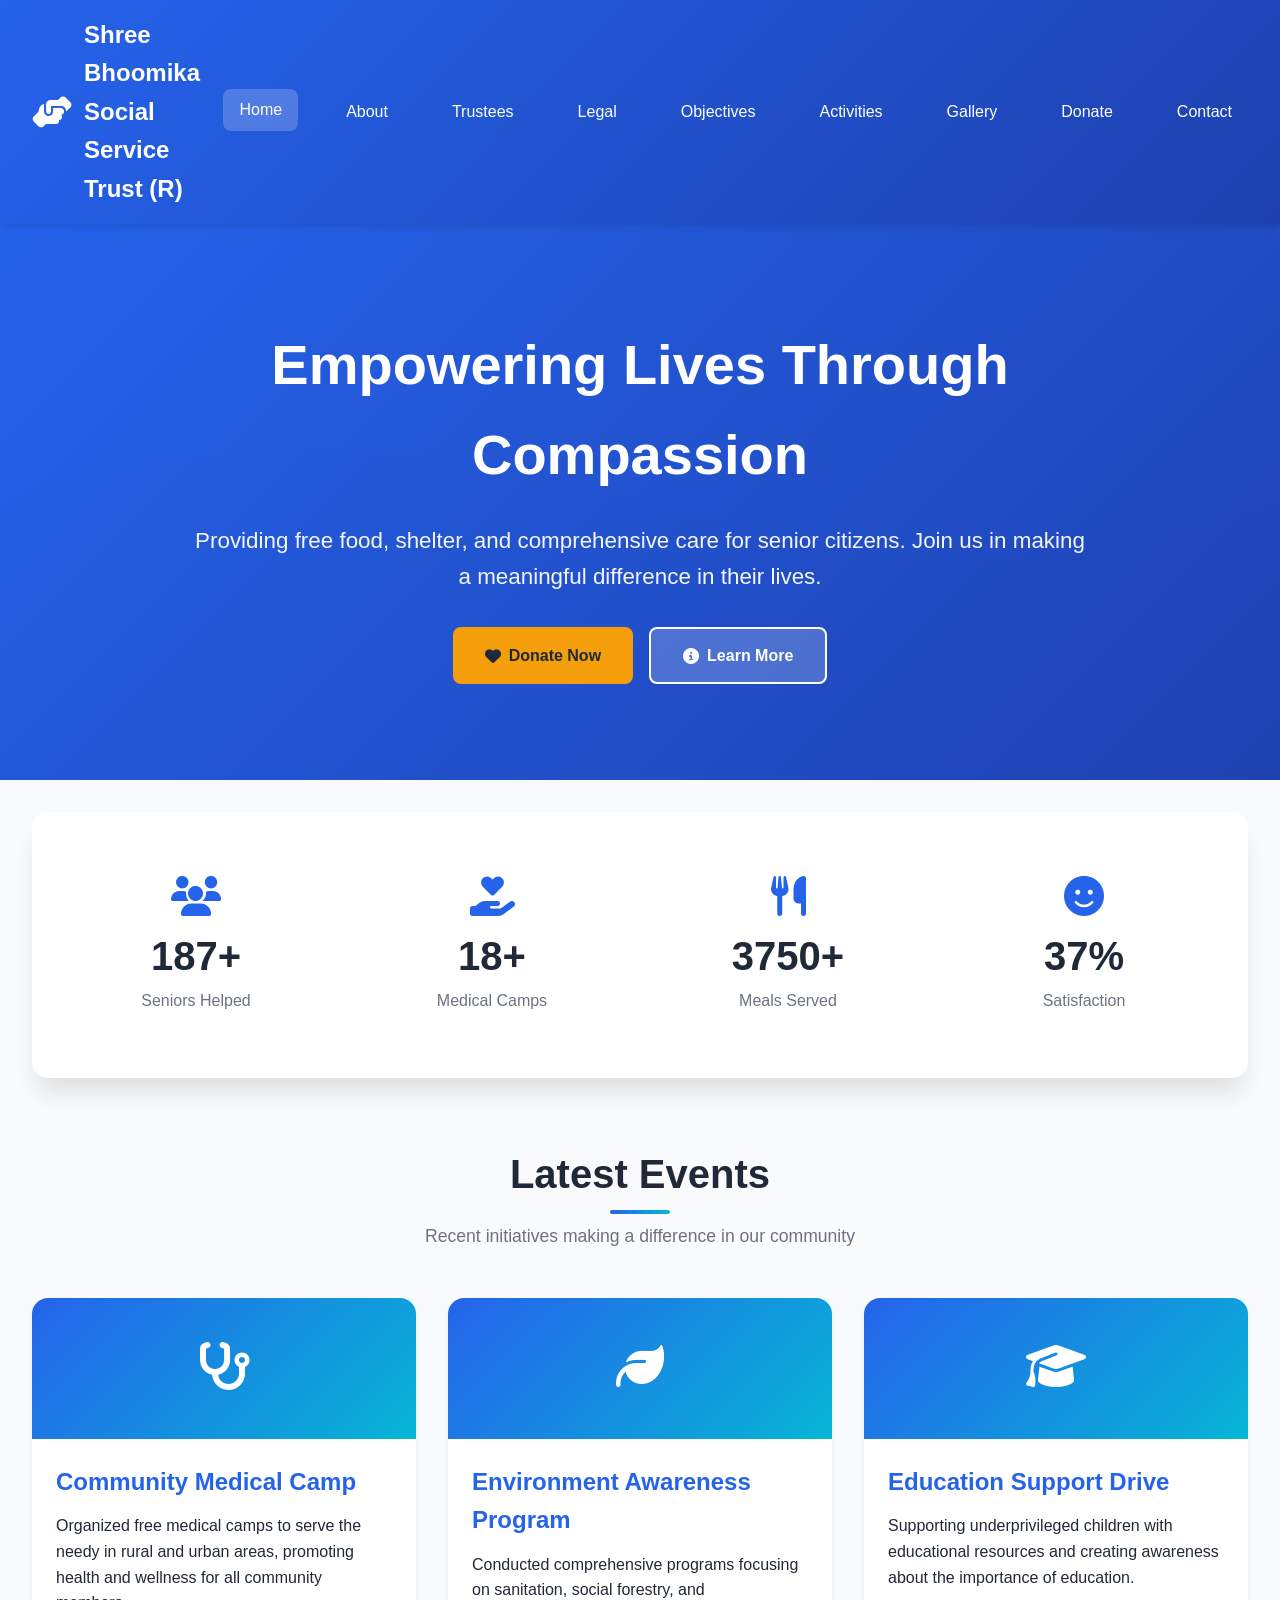
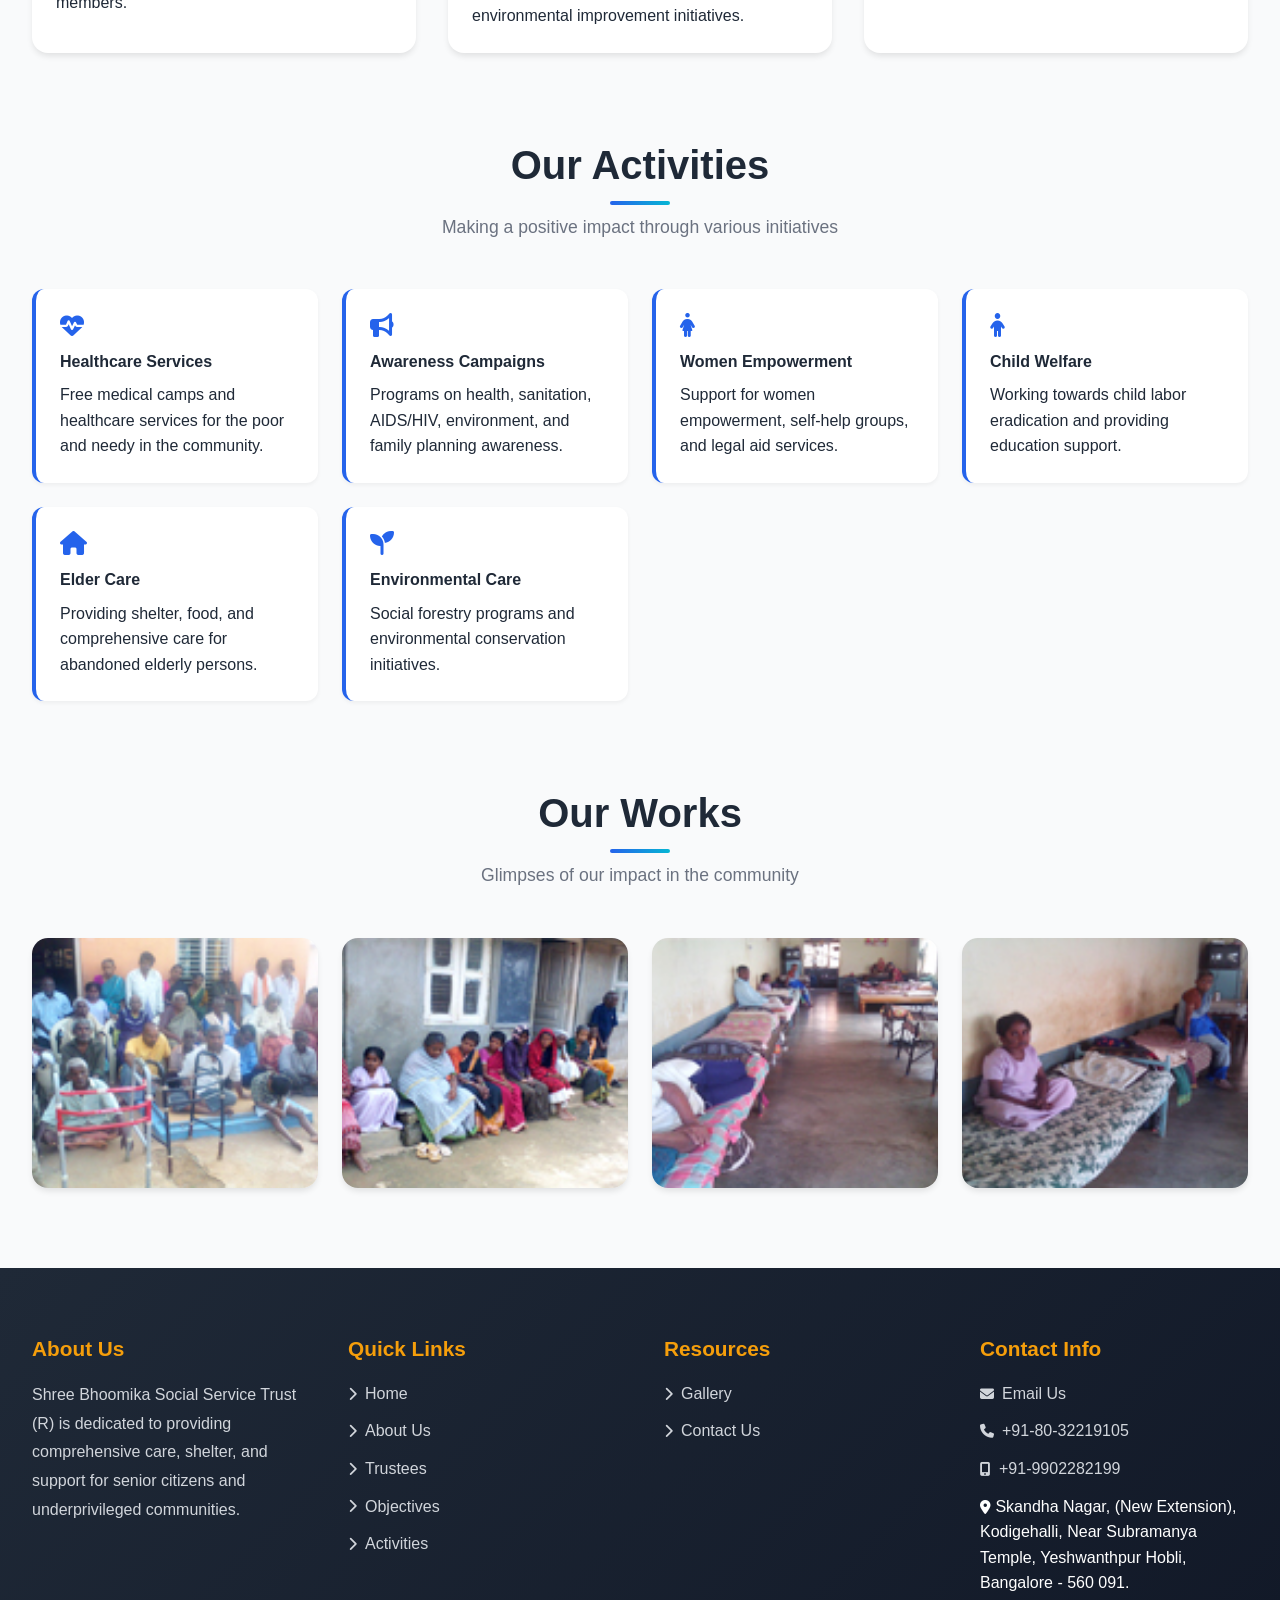
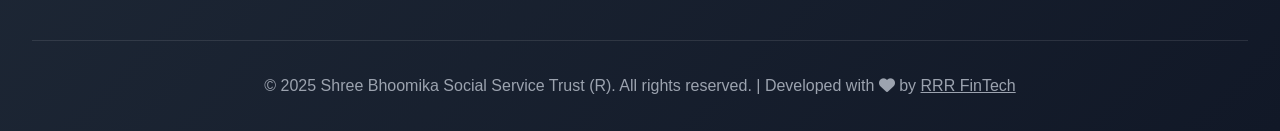
==== commit dc75e948: "reverse of previous commit" ====
--- a/index.html
+++ b/index.html
@@ -30,13 +30,12 @@
   line-height: 1.6;
   color: var(--text);
   background: var(--bg-light);
-  overflow-x: hidden;
-}
-
+}
+
+/* Header Styles */
 header {
-  background: rgba(30, 64, 175, 0.95);
-  backdrop-filter: blur(10px);
-  box-shadow: 0 4px 20px rgba(0,0,0,0.1);
+  background: linear-gradient(135deg, var(--primary) 0%, var(--primary-dark) 100%);
+  box-shadow: 0 4px 6px -1px rgba(0,0,0,0.1);
   position: sticky;
   top: 0;
   z-index: 1000;
@@ -58,17 +57,10 @@
   color: white;
   font-size: 1.5rem;
   font-weight: 700;
-  cursor: pointer;
 }
 
 .logo i {
   font-size: 2rem;
-  animation: pulse 2s ease-in-out infinite;
-}
-
-@keyframes pulse {
-  0%, 100% { transform: scale(1); }
-  50% { transform: scale(1.1); }
 }
 
 nav {
@@ -83,23 +75,6 @@
   padding: 0.5rem 1rem;
   border-radius: 0.5rem;
   transition: all 0.3s ease;
-  position: relative;
-}
-
-nav a::after {
-  content: '';
-  position: absolute;
-  bottom: 0;
-  left: 50%;
-  transform: translateX(-50%) scaleX(0);
-  width: 80%;
-  height: 2px;
-  background: var(--accent);
-  transition: transform 0.3s ease;
-}
-
-nav a:hover::after, nav a.active::after {
-  transform: translateX(-50%) scaleX(1);
 }
 
 nav a:hover, nav a.active {
@@ -116,341 +91,83 @@
   cursor: pointer;
 }
 
+/* Hero Section */
 .hero {
-  position: relative;
-  height: 100vh;
-  min-height: 700px;
-  overflow: hidden;
-  display: flex;
-  align-items: center;
-  justify-content: center;
-  background: #1e40af;
-}
-
-.hero-background {
-  position: absolute;
-  top: 0;
-  left: 0;
-  width: 100%;
-  height: 100%;
-  z-index: 1;
-}
-
-.hero-slider {
-  position: absolute;
-  width: 100%;
-  height: 100%;
-  top: 0;
-  left: 0;
-}
-
-.hero-slide {
-  position: absolute;
-  top: 0;
-  left: 0;
-  width: 100%;
-  height: 100%;
-  opacity: 0;
-  transition: opacity 2s ease-in-out;
+  background: linear-gradient(135deg, rgba(37,99,235,0.95) 0%, rgba(30,64,175,0.95) 100%), url('data:image/svg+xml,<svg xmlns="http://www.w3.org/2000/svg" viewBox="0 0 1200 600"><rect fill="%232563eb" width="1200" height="600"/><path fill="%231e40af" opacity="0.3" d="M0,300 Q300,200 600,300 T1200,300 L1200,600 L0,600 Z"/></svg>');
   background-size: cover;
   background-position: center;
-  background-repeat: no-repeat;
-}
-
-.hero-slide.active {
-  opacity: 1;
-}
-
-.hero-slide::before {
-  content: '';
-  position: absolute;
-  top: 0;
-  left: 0;
-  width: 100%;
-  height: 100%;
-  background: rgba(0, 0, 0, 0.4);
-  z-index: 1;
-}
-
-.hero-overlay {
-  position: absolute;
-  top: 0;
-  left: 0;
-  width: 100%;
-  height: 100%;
-  background: linear-gradient(135deg, rgba(30, 64, 175, 0.6) 0%, rgba(124, 58, 237, 0.5) 50%, rgba(37, 99, 235, 0.6) 100%);
-  z-index: 2;
-  pointer-events: none;
-}
-
-.hero-canvas {
-  position: absolute;
-  top: 0;
-  left: 0;
-  width: 100%;
-  height: 100%;
-  z-index: 3;
-  pointer-events: none;
-}
-
-.hero-particles {
-  position: absolute;
-  top: 0;
-  left: 0;
-  width: 100%;
-  height: 100%;
-  z-index: 4;
-  pointer-events: none;
-}
-
-.particle {
-  position: absolute;
-  width: 4px;
-  height: 4px;
-  background: rgba(255, 255, 255, 0.6);
-  border-radius: 50%;
-  animation: float 15s infinite;
-}
-
-@keyframes float {
-  0%, 100% {
-    transform: translateY(0) translateX(0);
-    opacity: 0;
-  }
-  10% {
-    opacity: 1;
-  }
-  90% {
-    opacity: 1;
-  }
-  100% {
-    transform: translateY(-100vh) translateX(100px);
-    opacity: 0;
-  }
+  color: white;
+  padding: 6rem 2rem;
+  text-align: center;
 }
 
 .hero-content {
-  position: relative;
-  z-index: 10;
-  max-width: 1000px;
+  max-width: 900px;
   margin: 0 auto;
-  padding: 2rem;
-  text-align: center;
-  color: white;
 }
 
 .hero h1 {
-  font-size: 4rem;
-  font-weight: 900;
+  font-size: 3.5rem;
+  font-weight: 800;
   margin-bottom: 1.5rem;
-  animation: fadeInUp 1s ease, glow 2s ease-in-out infinite alternate;
-  text-shadow: 0 0 20px rgba(255,255,255,0.3), 0 0 40px rgba(255,255,255,0.2);
-  line-height: 1.2;
-}
-
-@keyframes glow {
-  from {
-    text-shadow: 0 0 20px rgba(255,255,255,0.3), 0 0 40px rgba(255,255,255,0.2);
-  }
-  to {
-    text-shadow: 0 0 30px rgba(255,255,255,0.5), 0 0 60px rgba(255,255,255,0.3), 0 0 80px rgba(245,158,11,0.2);
-  }
+  animation: fadeInUp 1s ease;
 }
 
 .hero p {
-  font-size: 1.5rem;
-  margin-bottom: 2.5rem;
+  font-size: 1.4rem;
+  margin-bottom: 2rem;
   opacity: 0.95;
   animation: fadeInUp 1s ease 0.2s backwards;
-  text-shadow: 0 2px 10px rgba(0,0,0,0.3);
 }
 
 .hero-buttons {
   display: flex;
-  gap: 1.5rem;
+  gap: 1rem;
   justify-content: center;
   flex-wrap: wrap;
   animation: fadeInUp 1s ease 0.4s backwards;
 }
 
 .btn {
-  padding: 1rem 2.5rem;
-  border-radius: 50px;
-  font-weight: 700;
+  padding: 0.875rem 2rem;
+  border-radius: 0.5rem;
+  font-weight: 600;
   text-decoration: none;
-  transition: all 0.4s ease;
+  transition: all 0.3s ease;
   display: inline-flex;
   align-items: center;
-  gap: 0.75rem;
-  font-size: 1.1rem;
-  position: relative;
-  overflow: hidden;
-}
-
-.btn::before {
-  content: '';
-  position: absolute;
-  top: 50%;
-  left: 50%;
-  width: 0;
-  height: 0;
-  border-radius: 50%;
-  background: rgba(255,255,255,0.3);
-  transform: translate(-50%, -50%);
-  transition: width 0.6s ease, height 0.6s ease;
-}
-
-.btn:hover::before {
-  width: 300px;
-  height: 300px;
-}
-
-.btn > * {
-  position: relative;
-  z-index: 1;
+  gap: 0.5rem;
 }
 
 .btn-primary {
-  background: linear-gradient(135deg, var(--accent), #ef4444);
-  color: white;
-  box-shadow: 0 10px 30px rgba(245,158,11,0.4);
+  background: var(--accent);
+  color: var(--text);
 }
 
 .btn-primary:hover {
-  transform: translateY(-5px) scale(1.05);
-  box-shadow: 0 15px 40px rgba(245,158,11,0.6);
+  background: #d97706;
+  transform: translateY(-2px);
+  box-shadow: 0 10px 25px rgba(245,158,11,0.3);
 }
 
 .btn-secondary {
   background: rgba(255,255,255,0.2);
   color: white;
   border: 2px solid white;
-  backdrop-filter: blur(10px);
 }
 
 .btn-secondary:hover {
   background: white;
   color: var(--primary);
-  transform: translateY(-5px);
-}
-
-.hero-shapes {
-  position: absolute;
-  width: 100%;
-  height: 100%;
-  top: 0;
-  left: 0;
-  z-index: 5;
-  pointer-events: none;
-}
-
-.shape {
-  position: absolute;
-  border-radius: 50%;
-  filter: blur(60px);
-  opacity: 0.3;
-  animation: morphing 20s ease-in-out infinite;
-}
-
-.shape-1 {
-  width: 400px;
-  height: 400px;
-  background: linear-gradient(45deg, #06b6d4, #2563eb);
-  top: 10%;
-  left: 10%;
-  animation-delay: 0s;
-}
-
-.shape-2 {
-  width: 300px;
-  height: 300px;
-  background: linear-gradient(45deg, #f59e0b, #ef4444);
-  bottom: 20%;
-  right: 15%;
-  animation-delay: 7s;
-}
-
-.shape-3 {
-  width: 250px;
-  height: 250px;
-  background: linear-gradient(45deg, #7c3aed, #ec4899);
-  top: 40%;
-  right: 20%;
-  animation-delay: 14s;
-}
-
-@keyframes morphing {
-  0%, 100% {
-    transform: translate(0, 0) scale(1) rotate(0deg);
-    border-radius: 50%;
-  }
-  33% {
-    transform: translate(50px, -50px) scale(1.2) rotate(120deg);
-    border-radius: 40% 60% 70% 30% / 40% 50% 60% 50%;
-  }
-  66% {
-    transform: translate(-30px, 30px) scale(0.9) rotate(240deg);
-    border-radius: 70% 30% 50% 50% / 30% 60% 40% 70%;
-  }
-}
-
-.scroll-indicator {
-  position: absolute;
-  bottom: 30px;
-  left: 50%;
-  transform: translateX(-50%);
-  z-index: 10;
-  animation: bounce 2s infinite;
-}
-
-.scroll-indicator i {
-  color: white;
-  font-size: 2rem;
-  opacity: 0.8;
-}
-
-@keyframes bounce {
-  0%, 20%, 50%, 80%, 100% {
-    transform: translateX(-50%) translateY(0);
-  }
-  40% {
-    transform: translateX(-50%) translateY(-20px);
-  }
-  60% {
-    transform: translateX(-50%) translateY(-10px);
-  }
-}
-
-.floating-donate {
-  position: fixed;
-  bottom: 30px;
-  right: 30px;
-  z-index: 999;
-  animation: floatBtn 3s ease-in-out infinite;
-}
-
-.floating-donate .btn {
-  box-shadow: 0 10px 40px rgba(245,158,11,0.5);
-}
-
-@keyframes floatBtn {
-  0%, 100% { transform: translateY(0); }
-  50% { transform: translateY(-10px); }
-}
-
+}
+
+/* Stats Section */
 .stats {
   background: white;
   padding: 3rem 2rem;
   margin-top: -3rem;
-  border-radius: 1.5rem;
-  box-shadow: 0 30px 60px rgba(0,0,0,0.15);
-  position: relative;
-  transform-style: preserve-3d;
-  transition: transform 0.3s ease;
-}
-
-.stats:hover {
-  transform: translateY(-10px) rotateX(2deg);
+  border-radius: 1rem;
+  box-shadow: 0 20px 25px -5px rgba(0,0,0,0.1);
 }
 
 .stats-grid {
@@ -463,63 +180,28 @@
 }
 
 .stat-item {
-  padding: 1.5rem;
-  transition: all 0.4s ease;
-  border-radius: 1rem;
-  position: relative;
-}
-
-.stat-item::before {
-  content: '';
-  position: absolute;
-  top: 0;
-  left: 0;
-  right: 0;
-  bottom: 0;
-  background: linear-gradient(135deg, var(--primary), var(--secondary));
-  opacity: 0;
-  border-radius: 1rem;
-  transition: opacity 0.4s ease;
-  z-index: -1;
-}
-
-.stat-item:hover::before {
-  opacity: 0.1;
-}
-
-.stat-item:hover {
-  transform: translateY(-10px) scale(1.05);
+  padding: 1rem;
 }
 
 .stat-item i {
-  font-size: 3rem;
+  font-size: 2.5rem;
   color: var(--primary);
-  margin-bottom: 1rem;
-  transition: all 0.4s ease;
-}
-
-.stat-item:hover i {
-  transform: rotateY(360deg);
-  color: var(--accent);
+  margin-bottom: 0.5rem;
 }
 
 .stat-number {
-  font-size: 3rem;
+  font-size: 2.5rem;
   font-weight: 800;
   color: var(--text);
   display: block;
-  background: linear-gradient(135deg, var(--primary), var(--secondary));
-  -webkit-background-clip: text;
-  -webkit-text-fill-color: transparent;
-  background-clip: text;
 }
 
 .stat-label {
   color: var(--text-light);
-  font-size: 1.1rem;
-  font-weight: 500;
-}
-
+  font-size: 1rem;
+}
+
+/* Main Content */
 main {
   max-width: 1280px;
   margin: 4rem auto;
@@ -536,16 +218,12 @@
 }
 
 .section-header h2 {
-  font-size: 3rem;
+  font-size: 2.5rem;
   font-weight: 800;
   color: var(--text);
   margin-bottom: 1rem;
   position: relative;
   display: inline-block;
-  background: linear-gradient(135deg, var(--primary), var(--secondary));
-  -webkit-background-clip: text;
-  -webkit-text-fill-color: transparent;
-  background-clip: text;
 }
 
 .section-header h2::after {
@@ -554,17 +232,18 @@
   bottom: -0.5rem;
   left: 50%;
   transform: translateX(-50%);
-  width: 100px;
+  width: 60px;
   height: 4px;
-  background: linear-gradient(90deg, var(--primary), var(--accent), var(--secondary));
+  background: linear-gradient(90deg, var(--primary), var(--secondary));
   border-radius: 2px;
 }
 
 .section-header p {
   color: var(--text-light);
-  font-size: 1.2rem;
-}
-
+  font-size: 1.1rem;
+}
+
+/* Events Grid */
 .events-grid {
   display: grid;
   grid-template-columns: repeat(auto-fit, minmax(320px, 1fr));
@@ -573,161 +252,93 @@
 
 .event-card {
   background: white;
-  border-radius: 1.5rem;
+  border-radius: 1rem;
   overflow: hidden;
-  box-shadow: 0 10px 30px rgba(0,0,0,0.1);
-  transition: all 0.5s ease;
-  position: relative;
-  transform-style: preserve-3d;
-}
-
-.event-card::before {
-  content: '';
-  position: absolute;
-  top: -50%;
-  left: -50%;
-  width: 200%;
-  height: 200%;
-  background: linear-gradient(45deg, transparent, rgba(255,255,255,0.1), transparent);
-  transform: rotate(45deg);
-  transition: all 0.5s ease;
-}
-
-.event-card:hover::before {
-  left: 100%;
+  box-shadow: 0 4px 6px -1px rgba(0,0,0,0.1);
+  transition: all 0.3s ease;
 }
 
 .event-card:hover {
-  transform: translateY(-15px) rotateX(5deg) rotateY(5deg);
-  box-shadow: 0 25px 50px rgba(0,0,0,0.2);
+  transform: translateY(-8px);
+  box-shadow: 0 20px 25px -5px rgba(0,0,0,0.15);
 }
 
 .event-icon {
   background: linear-gradient(135deg, var(--primary), var(--secondary));
   color: white;
-  padding: 3rem;
+  padding: 2rem;
   text-align: center;
-  font-size: 4rem;
-  position: relative;
-  overflow: hidden;
-}
-
-.event-icon::after {
-  content: '';
-  position: absolute;
-  top: 50%;
-  left: 50%;
-  width: 100px;
-  height: 100px;
-  background: rgba(255,255,255,0.2);
-  border-radius: 50%;
-  transform: translate(-50%, -50%) scale(0);
-  transition: transform 0.5s ease;
-}
-
-.event-card:hover .event-icon::after {
-  transform: translate(-50%, -50%) scale(3);
+  font-size: 3rem;
 }
 
 .event-content {
-  padding: 2rem;
+  padding: 1.5rem;
 }
 
 .event-content h3 {
   color: var(--primary);
-  font-size: 1.6rem;
-  margin-bottom: 1rem;
-  font-weight: 700;
-}
-
+  font-size: 1.5rem;
+  margin-bottom: 0.75rem;
+}
+
+/* Activities Section */
 .activities-grid {
   display: grid;
   grid-template-columns: repeat(auto-fit, minmax(280px, 1fr));
-  gap: 2rem;
+  gap: 1.5rem;
 }
 
 .activity-item {
   background: white;
-  padding: 2rem;
-  border-radius: 1rem;
+  padding: 1.5rem;
+  border-radius: 0.75rem;
   border-left: 4px solid var(--primary);
-  box-shadow: 0 5px 15px rgba(0,0,0,0.08);
-  transition: all 0.4s ease;
-  position: relative;
-  overflow: hidden;
-}
-
-.activity-item::before {
-  content: '';
-  position: absolute;
-  top: 0;
-  left: 0;
-  width: 4px;
-  height: 100%;
-  background: linear-gradient(180deg, var(--primary), var(--accent));
-  transition: width 0.4s ease;
-}
-
-.activity-item:hover::before {
-  width: 100%;
-  opacity: 0.05;
+  box-shadow: 0 2px 4px rgba(0,0,0,0.05);
+  transition: all 0.3s ease;
 }
 
 .activity-item:hover {
   border-left-color: var(--accent);
-  box-shadow: 0 15px 35px rgba(0,0,0,0.15);
-  transform: translateX(8px) translateY(-5px);
+  box-shadow: 0 8px 16px rgba(0,0,0,0.1);
+  transform: translateX(4px);
 }
 
 .activity-item i {
   color: var(--primary);
-  font-size: 2.5rem;
-  margin-bottom: 1rem;
-  transition: all 0.4s ease;
-}
-
-.activity-item:hover i {
-  transform: scale(1.2) rotate(10deg);
-  color: var(--accent);
+  font-size: 1.5rem;
+  margin-bottom: 0.75rem;
 }
 
 .activity-item h4 {
   color: var(--text);
-  margin-bottom: 0.75rem;
-  font-size: 1.3rem;
-  font-weight: 700;
-}
-
+  margin-bottom: 0.5rem;
+}
+
+/* Gallery */
 .gallery-grid {
   display: grid;
   grid-template-columns: repeat(auto-fit, minmax(280px, 1fr));
-  gap: 2rem;
+  gap: 1.5rem;
 }
 
 .gallery-item {
   position: relative;
-  border-radius: 1.5rem;
+  border-radius: 1rem;
   overflow: hidden;
-  box-shadow: 0 10px 30px rgba(0,0,0,0.15);
-  transition: all 0.5s ease;
-  transform-style: preserve-3d;
+  box-shadow: 0 4px 6px -1px rgba(0,0,0,0.1);
+  transition: all 0.3s ease;
 }
 
 .gallery-item:hover {
-  transform: scale(1.05) translateZ(20px);
-  box-shadow: 0 25px 50px rgba(0,0,0,0.3);
+  transform: scale(1.05);
+  box-shadow: 0 20px 25px -5px rgba(0,0,0,0.2);
 }
 
 .gallery-item img {
   width: 100%;
-  height: 300px;
+  height: 250px;
   object-fit: cover;
   display: block;
-  transition: transform 0.5s ease;
-}
-
-.gallery-item:hover img {
-  transform: scale(1.1);
 }
 
 .gallery-overlay {
@@ -735,33 +346,22 @@
   bottom: 0;
   left: 0;
   right: 0;
-  background: linear-gradient(to top, rgba(0,0,0,0.9), transparent);
+  background: linear-gradient(to top, rgba(0,0,0,0.8), transparent);
   color: white;
-  padding: 1.5rem;
+  padding: 1rem;
   transform: translateY(100%);
-  transition: transform 0.4s ease;
+  transition: transform 0.3s ease;
 }
 
 .gallery-item:hover .gallery-overlay {
   transform: translateY(0);
 }
 
+/* Footer */
 footer {
   background: linear-gradient(135deg, #1f2937 0%, #111827 100%);
   color: white;
   padding: 4rem 2rem 2rem;
-  position: relative;
-  overflow: hidden;
-}
-
-footer::before {
-  content: '';
-  position: absolute;
-  top: 0;
-  left: 0;
-  right: 0;
-  height: 4px;
-  background: linear-gradient(90deg, var(--primary), var(--accent), var(--secondary));
 }
 
 .footer-content {
@@ -774,21 +374,9 @@
 }
 
 .footer-section h3 {
-  font-size: 1.4rem;
-  margin-bottom: 1.5rem;
+  font-size: 1.3rem;
+  margin-bottom: 1rem;
   color: var(--accent);
-  position: relative;
-  padding-bottom: 0.5rem;
-}
-
-.footer-section h3::after {
-  content: '';
-  position: absolute;
-  bottom: 0;
-  left: 0;
-  width: 50px;
-  height: 2px;
-  background: var(--accent);
 }
 
 .footer-section p {
@@ -815,7 +403,7 @@
 
 .footer-links a:hover {
   color: var(--accent);
-  transform: translateX(8px);
+  transform: translateX(4px);
 }
 
 .footer-links i {
@@ -829,8 +417,8 @@
 }
 
 .social-links a {
-  width: 45px;
-  height: 45px;
+  width: 40px;
+  height: 40px;
   border-radius: 50%;
   background: rgba(255,255,255,0.1);
   display: flex;
@@ -842,7 +430,7 @@
 
 .social-links a:hover {
   background: var(--accent);
-  transform: translateY(-5px) rotate(360deg);
+  transform: translateY(-4px);
 }
 
 .footer-bottom {
@@ -857,17 +445,13 @@
 .footer-bottom a {
   color: var(--accent);
   text-decoration: none;
-  transition: color 0.3s ease;
-}
-
-.footer-bottom a:hover {
-  color: white;
-}
-
+}
+
+/* Animations */
 @keyframes fadeInUp {
   from {
     opacity: 0;
-    transform: translateY(50px);
+    transform: translateY(30px);
   }
   to {
     opacity: 1;
@@ -875,6 +459,7 @@
   }
 }
 
+/* Mobile Responsive */
 @media (max-width: 768px) {
   .header-container {
     padding: 1rem;
@@ -900,16 +485,12 @@
     display: block;
   }
 
-  .hero {
-    min-height: 600px;
-  }
-
   .hero h1 {
-    font-size: 2.5rem;
+    font-size: 2rem;
   }
 
   .hero p {
-    font-size: 1.2rem;
+    font-size: 1.1rem;
   }
 
   .section-header h2 {
@@ -922,20 +503,6 @@
 
   .footer-content {
     grid-template-columns: 1fr;
-  }
-
-  .floating-donate {
-    bottom: 20px;
-    right: 20px;
-  }
-
-  .floating-donate .btn {
-    padding: 0.75rem 1.5rem;
-    font-size: 1rem;
-  }
-
-  .shape {
-    opacity: 0.2;
   }
 }
 
@@ -945,7 +512,7 @@
   }
 
   .hero h1 {
-    font-size: 2rem;
+    font-size: 1.75rem;
   }
 
   .events-grid,
@@ -960,19 +527,19 @@
 
 <header>
   <div class="header-container">
-    <a class="logo">
+    <a  class="logo">
       <i class="fas fa-hands-helping"></i>
-      <span>Shree Bhoomika Trust</span>
+      <span>Shree Bhoomika Social Service Trust (R)</span>
     </a>
     <nav id="mainNav">
-      <a href="index.html" class="active">Home</a>
+      <a href="index.html" class="active" aria-current="page">Home</a>
       <a href="about-us.html">About</a>
       <a href="trustees.html">Trustees</a>
       <a href="legal.html">Legal</a>
       <a href="objectives.html">Objectives</a>
       <a href="activities.html">Activities</a>
-      <a href="gallery.html">Gallery</a>
-      <a href="Donation.html">Donate</a>
+      <a href="gallery.html" >Gallery</a>
+       <a href="Donation.html" >Donate</a>
       <a href="contact-us.html">Contact</a>
     </nav>
     <button class="mobile-menu-btn" id="menuBtn">
@@ -982,30 +549,6 @@
 </header>
 
 <section class="hero">
-  <div class="hero-background">
-    <div class="hero-slider" id="heroSlider">
-      <div class="hero-slide active" style="background-image: url('images/templatemo_image_02.jpg');">
-      </div>
-      <div class="hero-slide" style="background-image: url('images/templatemo_image_03.jpg');">
-      </div>
-      <div class="hero-slide" style="background-image: url('images/templatemo_image_04.jpg');">
-      </div>
-      <div class="hero-slide" style="background-image: url('images/templatemo_image_05.jpg');">
-      </div>
-    </div>
-    <div class="hero-overlay"></div>
-  </div>
-  
-  <canvas class="hero-canvas" id="heroCanvas"></canvas>
-  
-  <div class="hero-shapes">
-    <div class="shape shape-1"></div>
-    <div class="shape shape-2"></div>
-    <div class="shape shape-3"></div>
-  </div>
-  
-  <div class="hero-particles" id="particles"></div>
-  
   <div class="hero-content">
     <h1>Empowering Lives Through Compassion</h1>
     <p>Providing free food, shelter, and comprehensive care for senior citizens. Join us in making a meaningful difference in their lives.</p>
@@ -1018,17 +561,7 @@
       </a>
     </div>
   </div>
-  
-  <div class="scroll-indicator">
-    <i class="fas fa-chevron-down"></i>
-  </div>
 </section>
-
-<div class="floating-donate">
-  <a href="Donation.html" class="btn btn-primary">
-    <i class="fas fa-donate"></i> Support Us
-  </a>
-</div>
 
 <div style="max-width: 1280px; margin: 0 auto; padding: 0 2rem;">
   <div class="stats">
@@ -1190,6 +723,7 @@
       <ul class="footer-links">
         <li><a href="gallery.html"><i class="fas fa-chevron-right"></i> Gallery</a></li>
         <li><a href="contact-us.html"><i class="fas fa-chevron-right"></i> Contact Us</a></li>
+        
       </ul>
     </div>
     
@@ -1199,7 +733,11 @@
         <li><a href="mailto:sribhoomikasocialservicetrust@gmail.com"><i class="fas fa-envelope"></i> Email Us</a></li>
         <li><a href="tel:+918032219105"><i class="fas fa-phone"></i> +91-80-32219105</a></li>
         <li><a href="tel:+919902282199"><i class="fas fa-mobile-alt"></i> +91-9902282199</a></li>
-        <li><i class="fas fa-map-marker-alt"></i> Skandha Nagar, (New Extension), Kodigehalli, Near Subramanya Temple, Yeshwanthpur Hobli, Bangalore - 560 091.</li>
+        <li><i class="fas fa-map-marker-alt"></i> Skandha Nagar,
+        (New Extension), Kodigehalli,
+        Near Subramanya Temple,
+        Yeshwanthpur Hobli,
+        Bangalore - 560 091.</li>
       </ul>
     </div>
   </div>
@@ -1207,12 +745,14 @@
   <div class="footer-bottom">
     <p>&copy; 2025 Shree Bhoomika Social Service Trust (R). All rights reserved. | Developed with 
     <i class="fas fa-heart" aria-hidden="true"></i> by 
-    <a href="https://rrrfintech.netlify.app/" target="_blank">RRR FinTech</a>
+    <a href="https://rrrfintech.netlify.app/" target="_blank" style="color: inherit; text-decoration: underline;">RRR FinTech</a>
     </p>
   </div>
 </footer>
 
+
 <script>
+// Mobile menu toggle
 const menuBtn = document.getElementById('menuBtn');
 const mainNav = document.getElementById('mainNav');
 
@@ -1223,6 +763,7 @@
   icon.classList.toggle('fa-times');
 });
 
+// Close menu when clicking outside
 document.addEventListener('click', (e) => {
   if (!e.target.closest('header')) {
     mainNav.classList.remove('active');
@@ -1232,6 +773,7 @@
   }
 });
 
+// Smooth scroll for anchor links
 document.querySelectorAll('a[href^="#"]').forEach(anchor => {
   anchor.addEventListener('click', function (e) {
     e.preventDefault();
@@ -1242,91 +784,7 @@
   });
 });
 
-const canvas = document.getElementById('heroCanvas');
-const ctx = canvas.getContext('2d');
-
-function resizeCanvas() {
-  canvas.width = window.innerWidth;
-  canvas.height = window.innerHeight;
-}
-
-resizeCanvas();
-window.addEventListener('resize', resizeCanvas);
-
-class Particle3D {
-  constructor() {
-    this.reset();
-  }
-  
-  reset() {
-    this.x = Math.random() * canvas.width;
-    this.y = Math.random() * canvas.height;
-    this.z = Math.random() * 1000;
-    this.vz = 2 + Math.random() * 3;
-  }
-  
-  update() {
-    this.z -= this.vz;
-    if (this.z <= 0) {
-      this.reset();
-      this.z = 1000;
-    }
-  }
-  
-  draw() {
-    const scale = 1000 / (1000 + this.z);
-    const x2d = (this.x - canvas.width / 2) * scale + canvas.width / 2;
-    const y2d = (this.y - canvas.height / 2) * scale + canvas.height / 2;
-    const size = (1 - this.z / 1000) * 3;
-    
-    ctx.beginPath();
-    ctx.arc(x2d, y2d, size, 0, Math.PI * 2);
-    ctx.fillStyle = `rgba(255, 255, 255, ${1 - this.z / 1000})`;
-    ctx.fill();
-  }
-}
-
-const particles3D = [];
-for (let i = 0; i < 100; i++) {
-  particles3D.push(new Particle3D());
-}
-
-function animate3D() {
-  ctx.fillStyle = 'rgba(30, 64, 175, 0.1)';
-  ctx.fillRect(0, 0, canvas.width, canvas.height);
-  
-  particles3D.forEach(p => {
-    p.update();
-    p.draw();
-  });
-  
-  requestAnimationFrame(animate3D);
-}
-
-animate3D();
-
-// Hero Image Slider
-const slides = document.querySelectorAll('.hero-slide');
-let currentSlide = 0;
-
-function nextSlide() {
-  slides[currentSlide].classList.remove('active');
-  currentSlide = (currentSlide + 1) % slides.length;
-  slides[currentSlide].classList.add('active');
-}
-
-setInterval(nextSlide, 5000);
-
-const particlesContainer = document.getElementById('particles');
-for (let i = 0; i < 50; i++) {
-  const particle = document.createElement('div');
-  particle.className = 'particle';
-  particle.style.left = Math.random() * 100 + '%';
-  particle.style.animationDelay = Math.random() * 15 + 's';
-  particle.style.animationDuration = (15 + Math.random() * 10) + 's';
-  particlesContainer.appendChild(particle);
-}
-
+// Animate stats on scroll
 const observerOptions = {
   threshold: 0.5,
   rootMargin: '0px 0px -100px 0px'
@@ -1369,39 +827,6 @@
   
   requestAnimationFrame(animation);
 }
-
-document.addEventListener('mousemove', (e) => {
-  const moveX = (e.clientX - window.innerWidth / 2) * 0.01;
-  const moveY = (e.clientY - window.innerHeight / 2) * 0.01;
-  
-  document.querySelectorAll('.shape').forEach((shape, index) => {
-    const speed = (index + 1) * 0.5;
-    shape.style.transform = `translate(${moveX * speed}px, ${moveY * speed}px)`;
-  });
-});
-
-const revealElements = document.querySelectorAll('.event-card, .activity-item, .gallery-item');
-
-const revealObserver = new IntersectionObserver((entries) => {
-  entries.forEach((entry, index) => {
-    if (entry.isIntersecting) {
-      setTimeout(() => {
-        entry.target.style.opacity = '1';
-        entry.target.style.transform = 'translateY(0)';
-      }, index * 100);
-      revealObserver.unobserve(entry.target);
-    }
-  });
-}, {
-  threshold: 0.1
-});
-
-revealElements.forEach(el => {
-  el.style.opacity = '0';
-  el.style.transform = 'translateY(50px)';
-  el.style.transition = 'all 0.6s ease';
-  revealObserver.observe(el);
-});
 </script>
 
 </body>
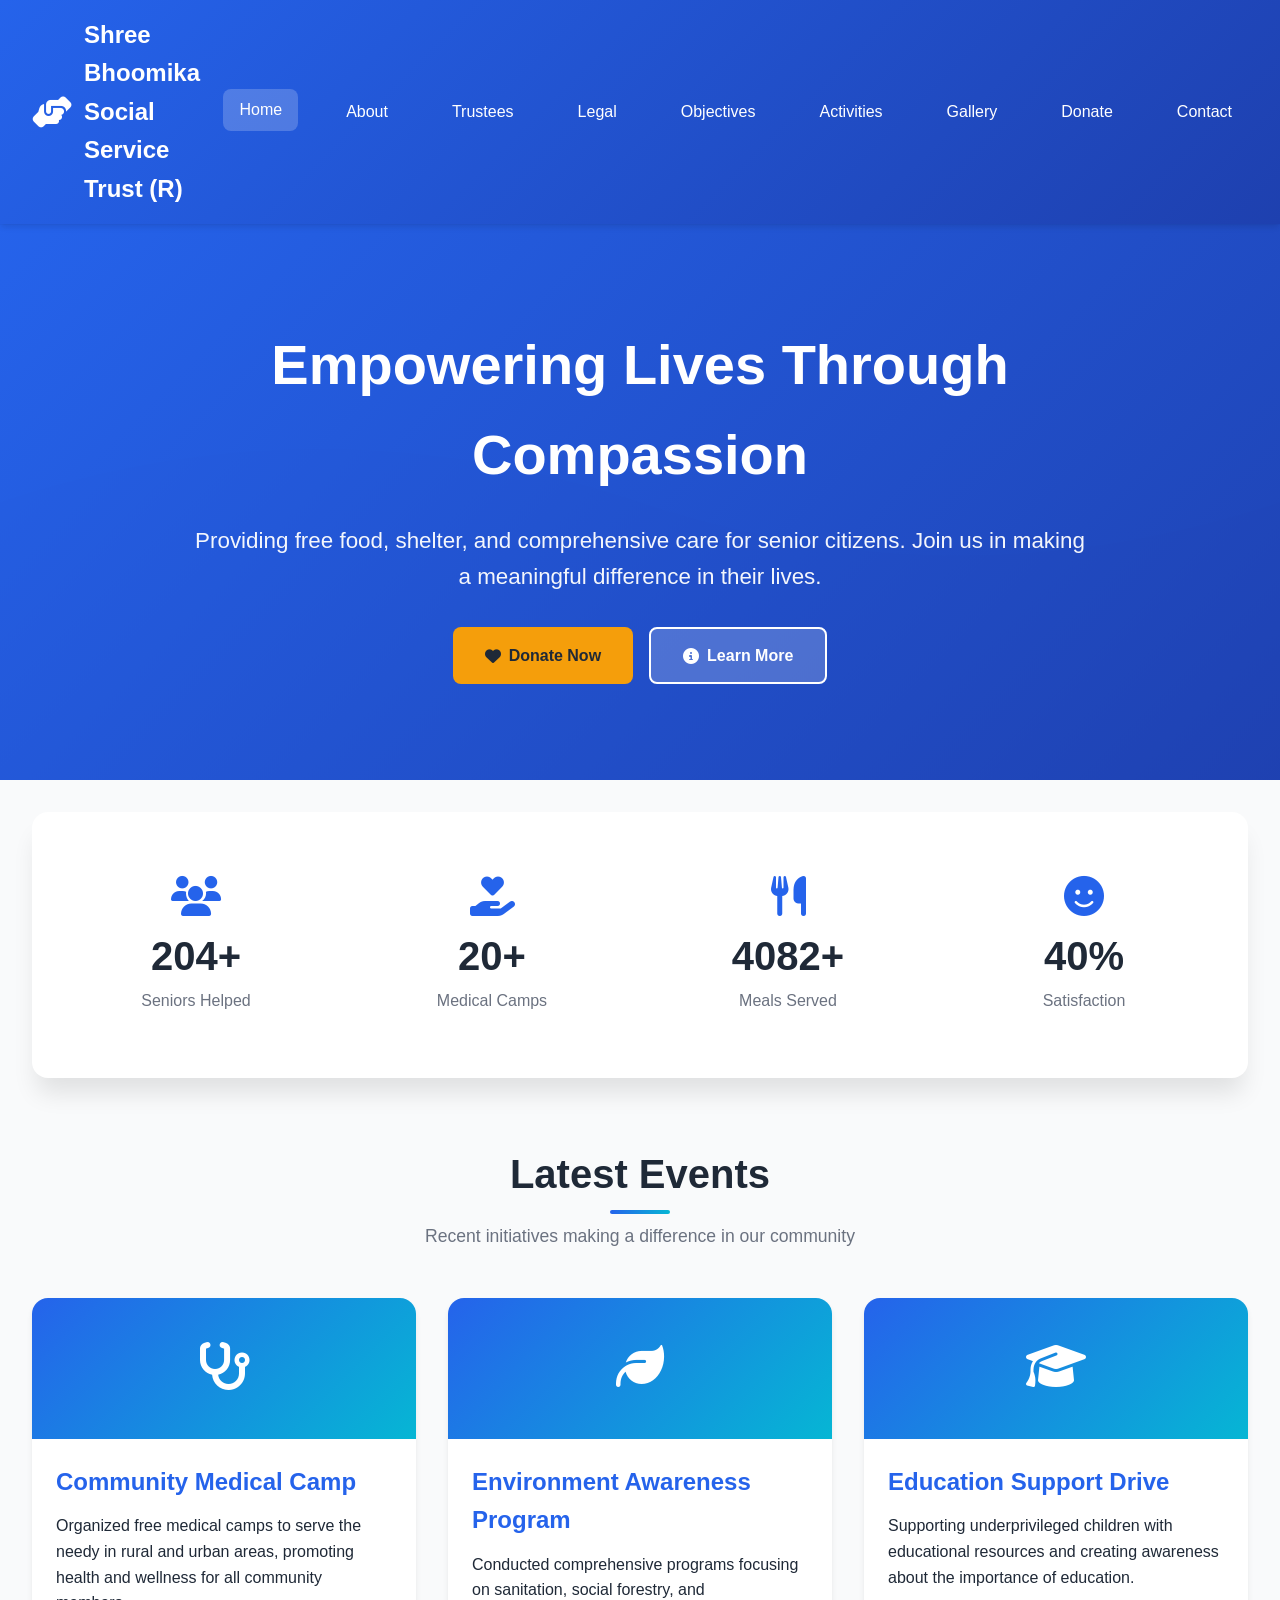
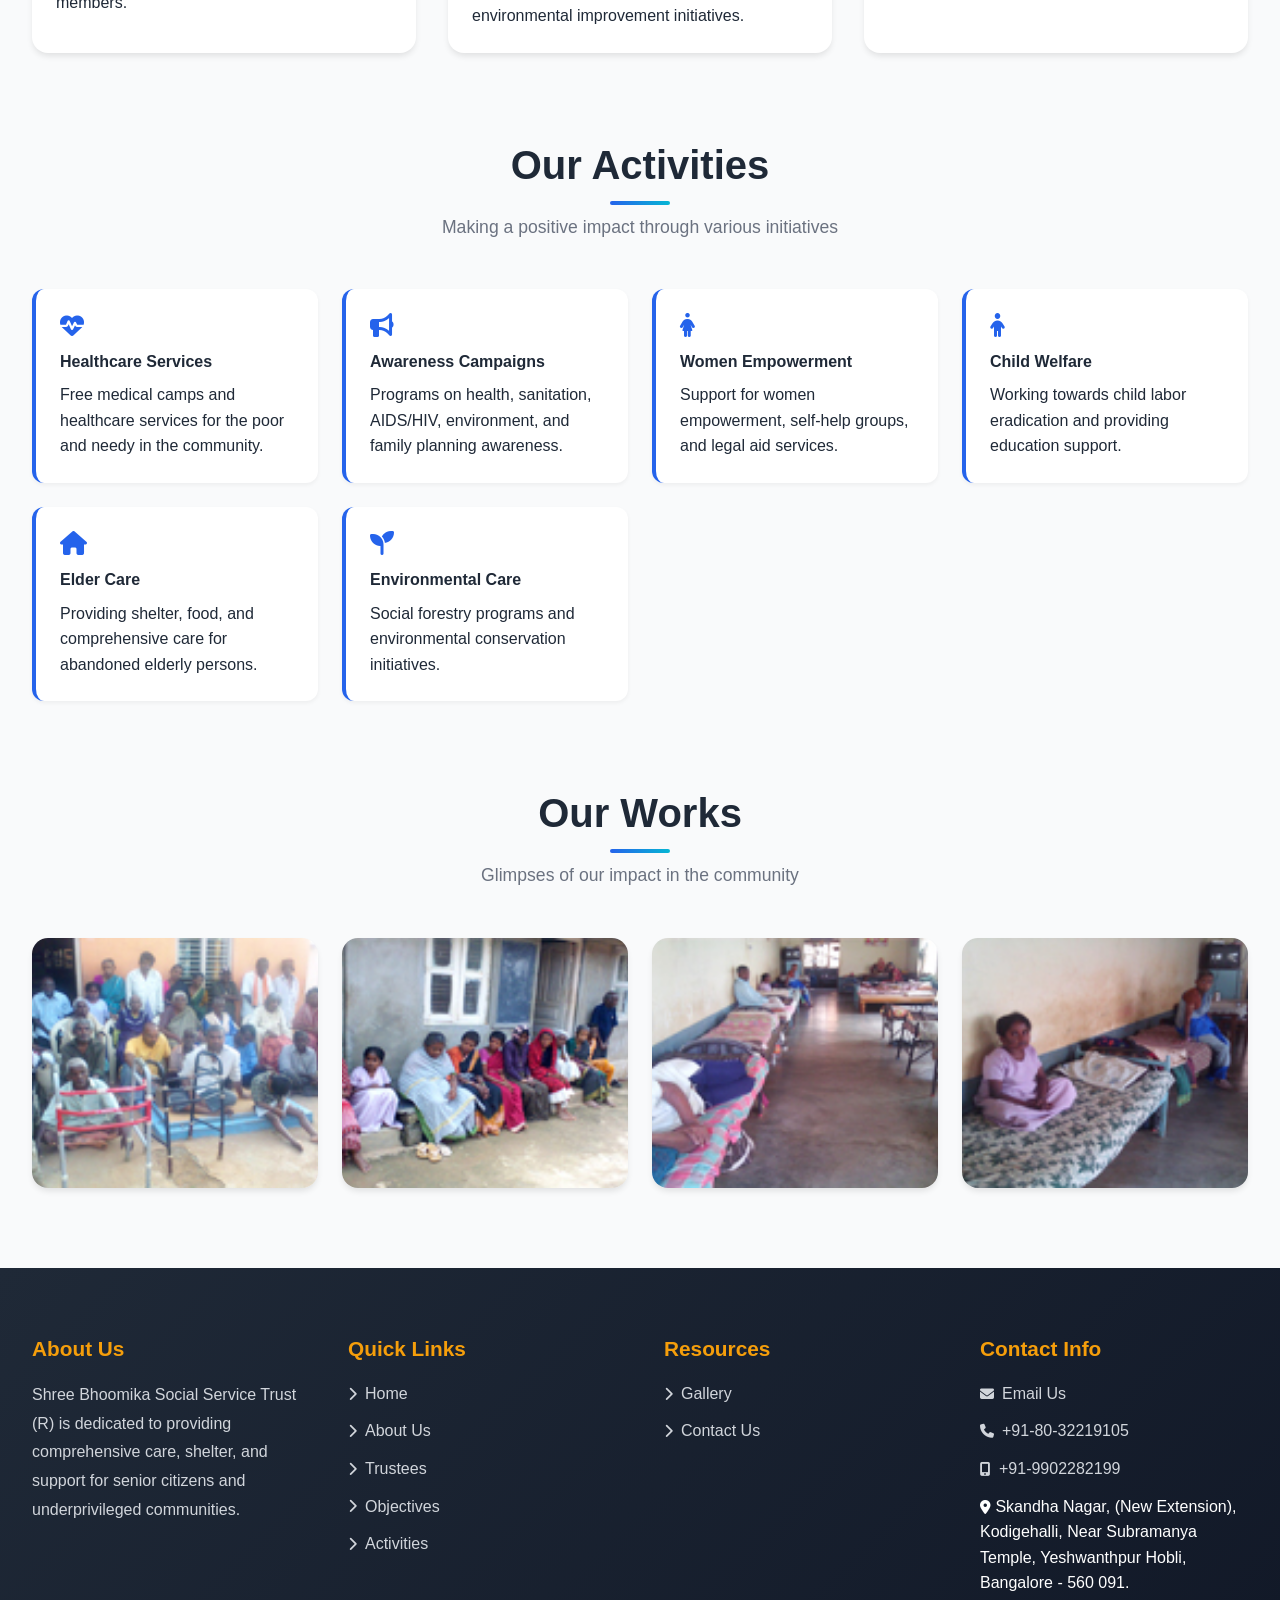
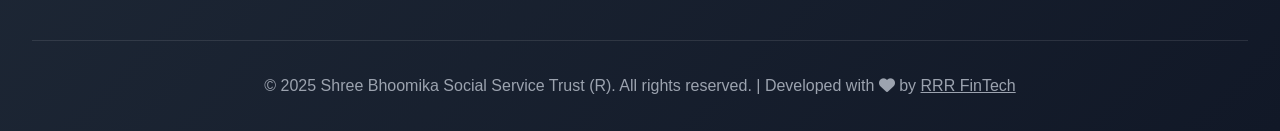
==== commit fc56fa03: "updated file name Donation.html to donation.html" ====
--- a/index.html
+++ b/index.html
@@ -539,7 +539,7 @@
       <a href="objectives.html">Objectives</a>
       <a href="activities.html">Activities</a>
       <a href="gallery.html" >Gallery</a>
-       <a href="Donation.html" >Donate</a>
+       <a href="donation.html" >Donate</a>
       <a href="contact-us.html">Contact</a>
     </nav>
     <button class="mobile-menu-btn" id="menuBtn">
@@ -553,7 +553,7 @@
     <h1>Empowering Lives Through Compassion</h1>
     <p>Providing free food, shelter, and comprehensive care for senior citizens. Join us in making a meaningful difference in their lives.</p>
     <div class="hero-buttons">
-      <a href="Donation.html" class="btn btn-primary">
+      <a href="donation.html" class="btn btn-primary">
         <i class="fas fa-heart"></i> Donate Now
       </a>
       <a href="#activities" class="btn btn-secondary">
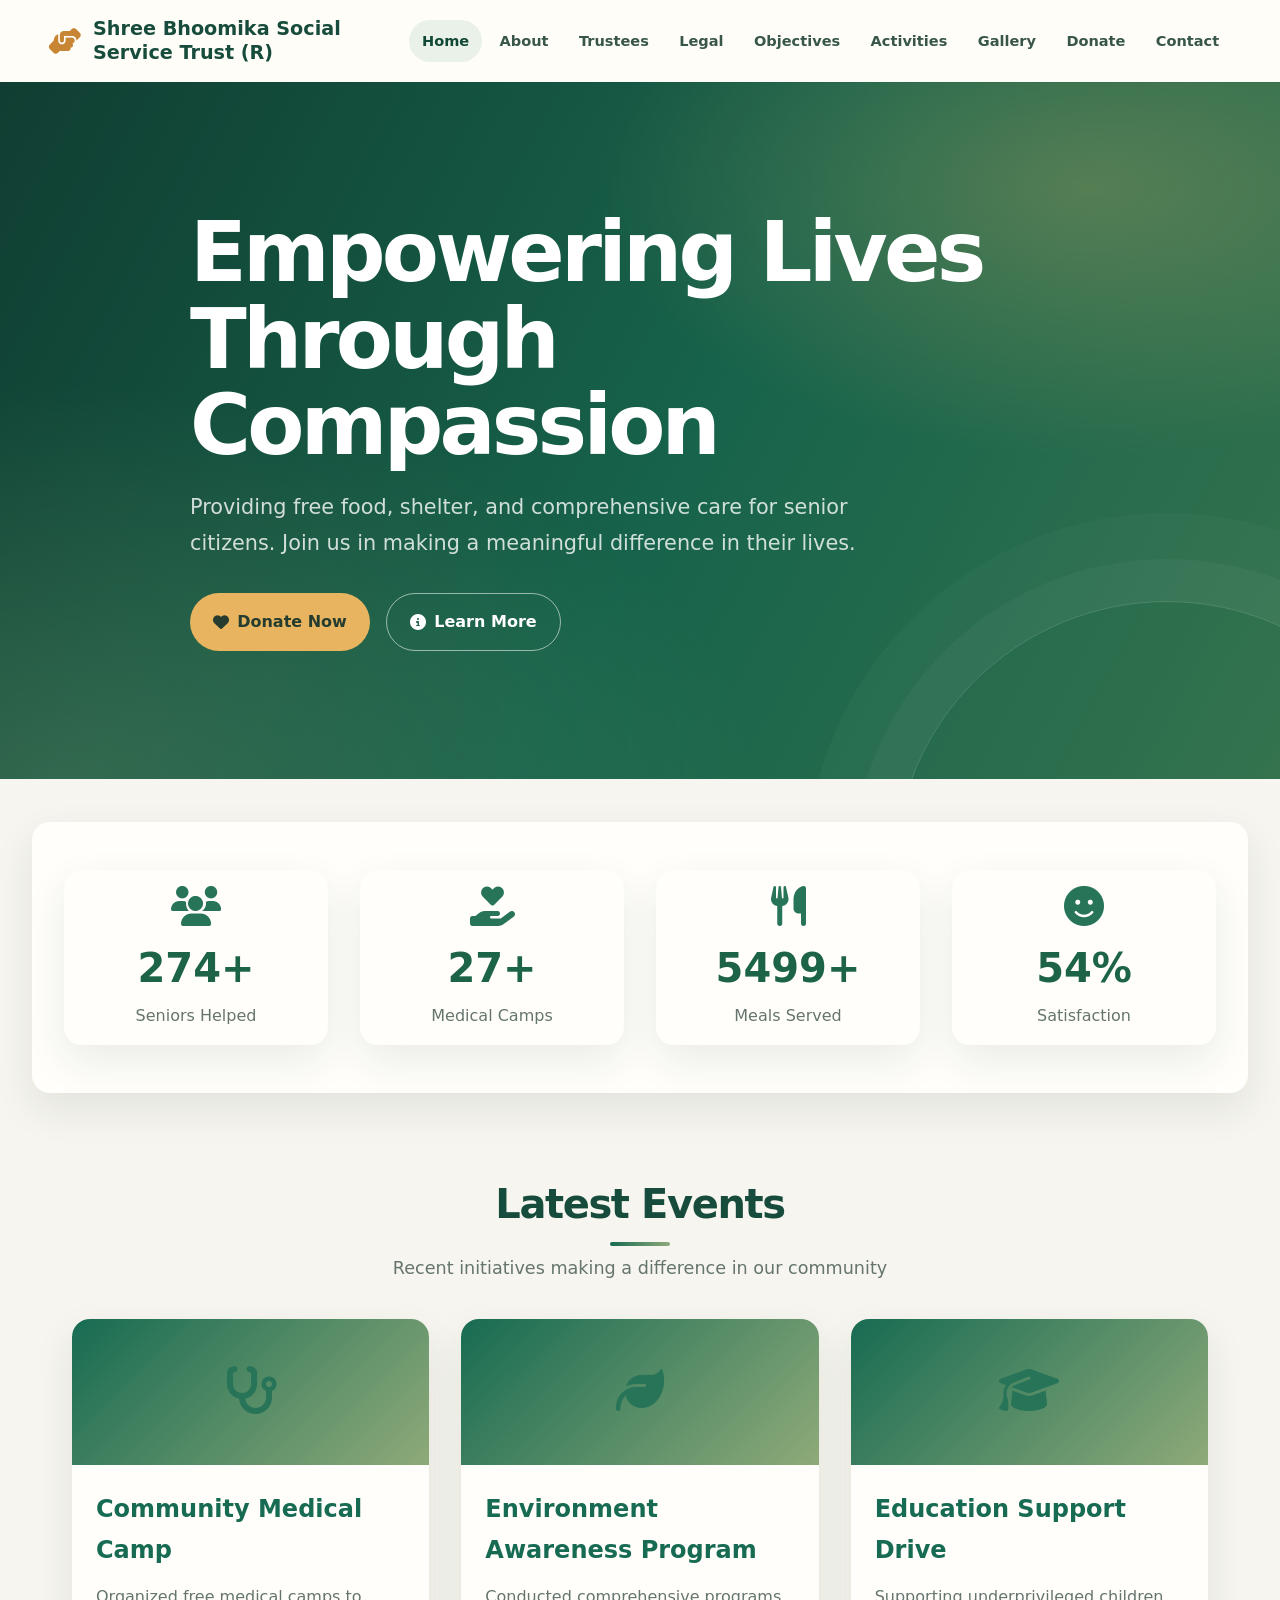
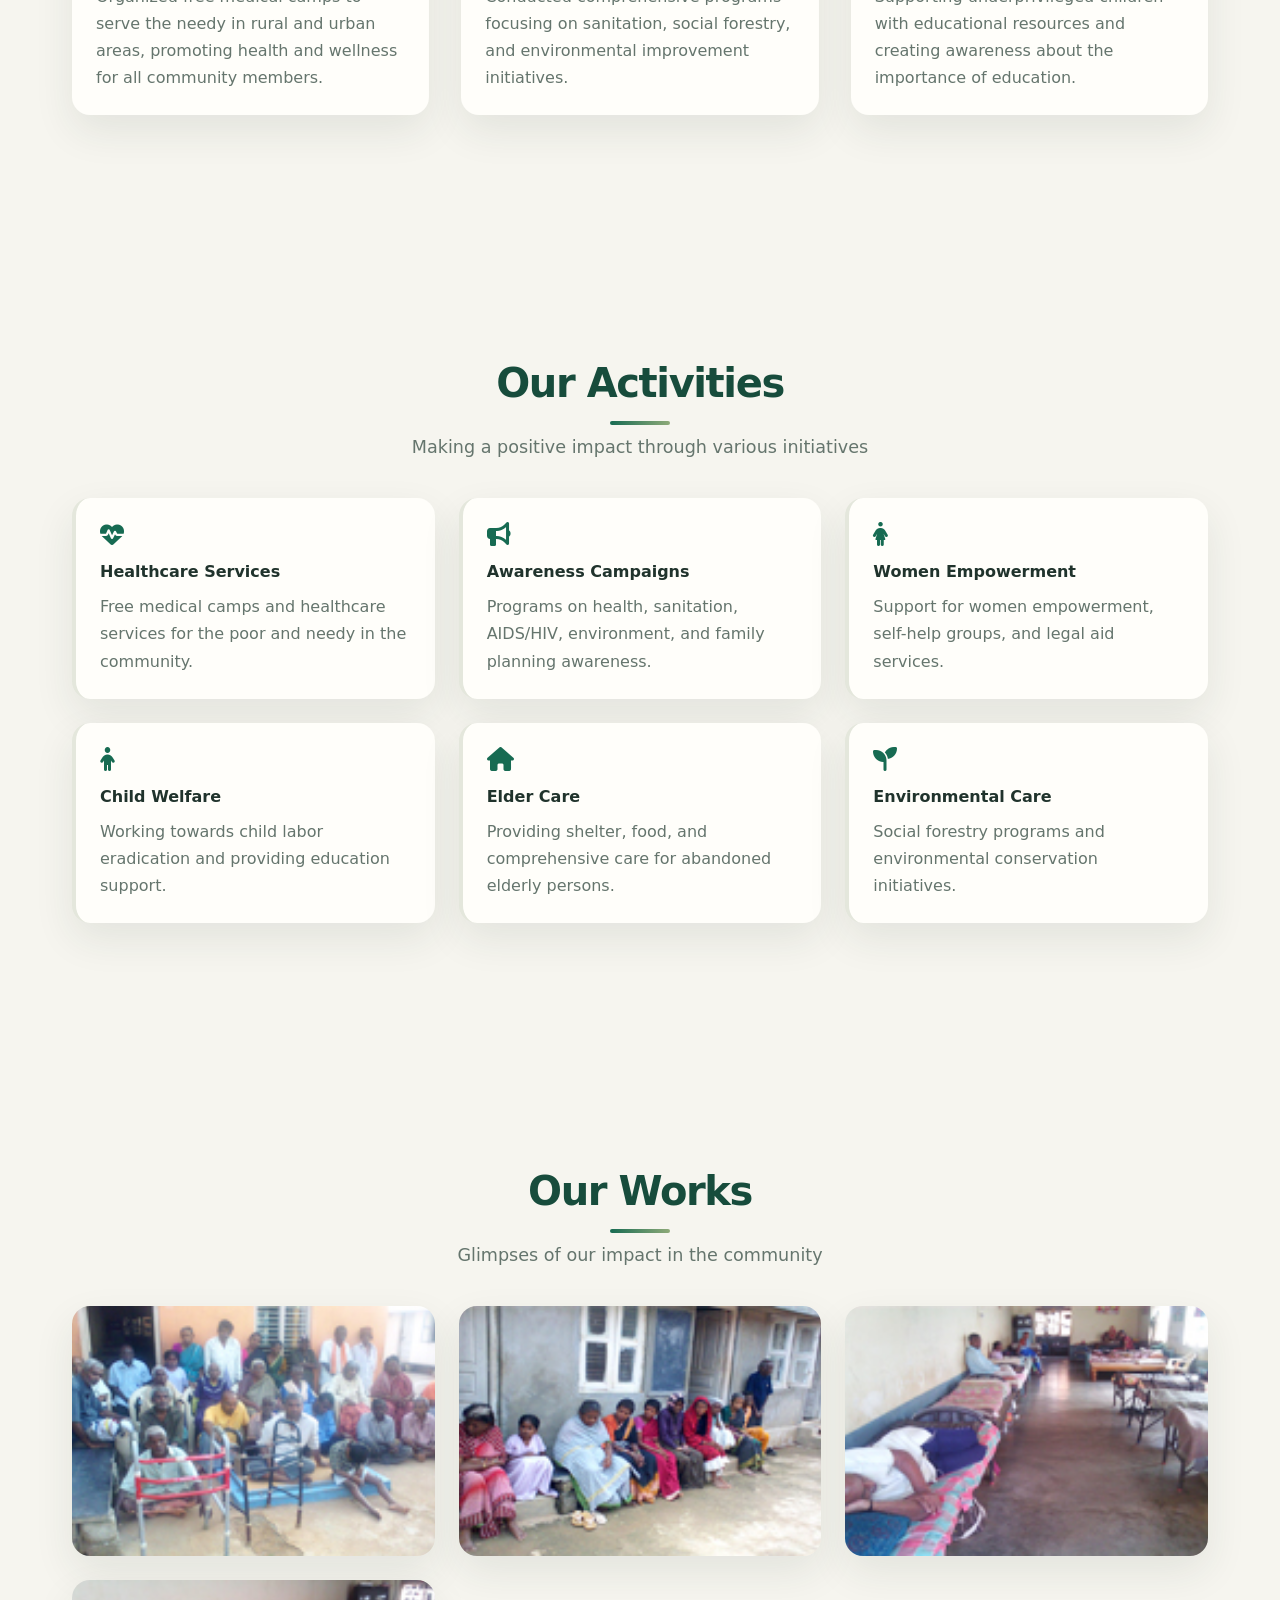
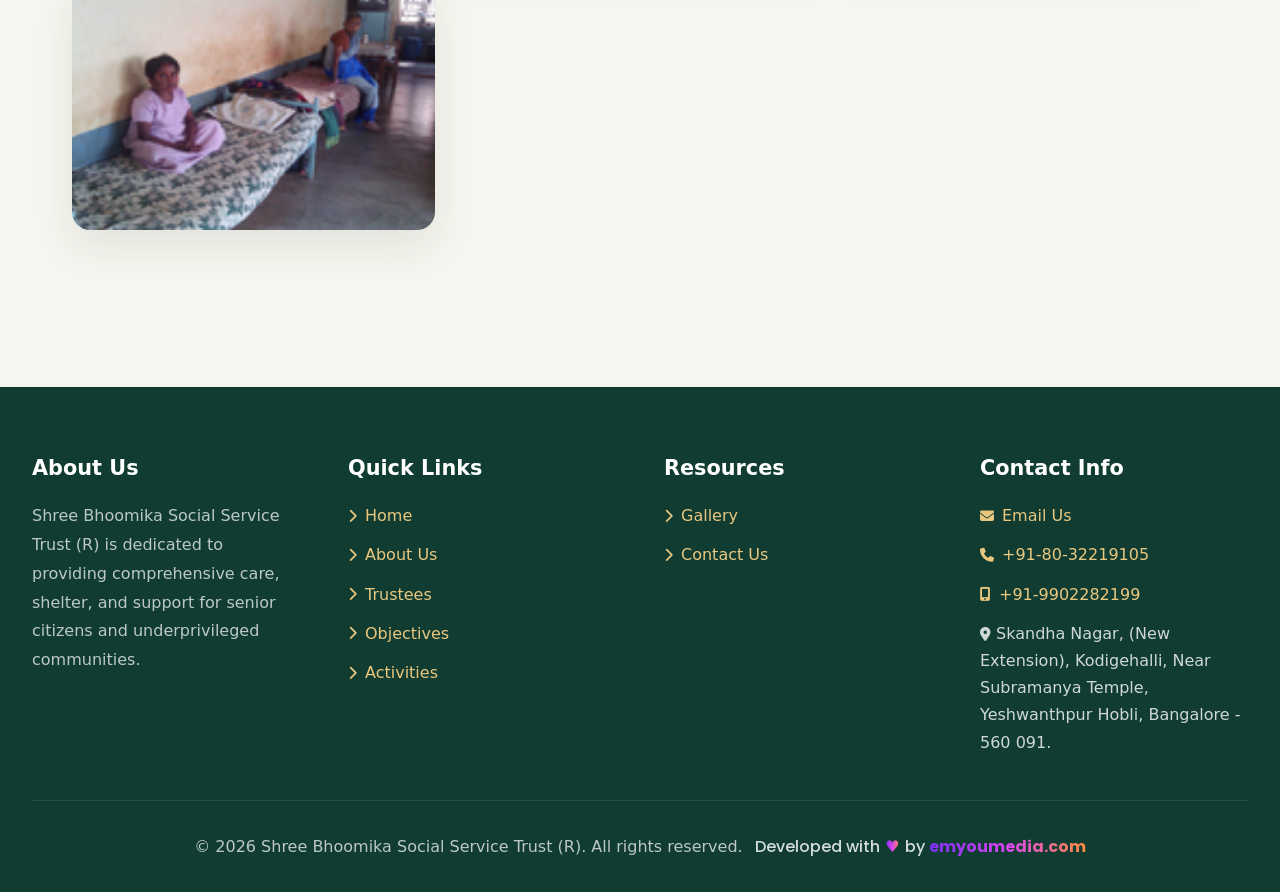
==== commit 0834190d: "Refresh trust website UI and footer branding" ====
--- a/index.html
+++ b/index.html
@@ -522,6 +522,7 @@
   }
 }
 </style>
+<link rel="stylesheet" href="site-refresh.css">
 </head>
 <body>
 
@@ -743,10 +744,7 @@
   </div>
   
   <div class="footer-bottom">
-    <p>&copy; 2025 Shree Bhoomika Social Service Trust (R). All rights reserved. | Developed with 
-    <i class="fas fa-heart" aria-hidden="true"></i> by 
-    <a href="https://rrrfintech.netlify.app/" target="_blank" style="color: inherit; text-decoration: underline;">RRR FinTech</a>
-    </p>
+    <p>&copy; 2026 Shree Bhoomika Social Service Trust (R). All rights reserved. <span class="developer-credit">Developed with <span class="developer-heart" aria-label="care">♥</span> by <a href="https://emyoumedia.com" target="_blank" rel="noopener noreferrer">emyoumedia.com</a></span></p>
   </div>
 </footer>
 
--- a/site-refresh.css
+++ b/site-refresh.css
@@ -0,0 +1,163 @@
+@import url('https://fonts.googleapis.com/css2?family=Poppins:wght@500;600;700&display=swap');
+
+/* Shared visual refresh for Shree Bhoomika Social Service Trust */
+:root {
+  --primary: #176b52 !important;
+  --primary-dark: #0d4639 !important;
+  --secondary: #8eaa79 !important;
+  --accent: #e5ad55 !important;
+  --text: #20332c !important;
+  --text-light: #65756d !important;
+  --bg: #fffdf8 !important;
+  --bg-light: #f6f5ef !important;
+  --border: #e4e7dc !important;
+  --surface: #fffefa;
+  --shadow-soft: 0 16px 40px rgba(30, 55, 42, .09);
+}
+
+html { scroll-behavior: smooth; }
+body {
+  color: var(--text) !important;
+  background: var(--bg-light) !important;
+  font-family: Inter, ui-sans-serif, system-ui, -apple-system, "Segoe UI", sans-serif !important;
+  line-height: 1.7 !important;
+}
+::selection { background: #dbe8d6; color: #123d30; }
+a { transition: color .2s ease, background-color .2s ease, transform .2s ease, box-shadow .2s ease; }
+
+header {
+  background: rgba(255, 253, 248, .96) !important;
+  box-shadow: 0 1px 0 rgba(27, 61, 45, .1) !important;
+  backdrop-filter: blur(14px);
+}
+.header-container { max-width: 1320px !important; min-height: 82px; padding: .85rem clamp(1rem, 4vw, 3rem) !important; gap: 1.5rem; }
+.logo { color: #174c3c !important; font-size: clamp(.95rem, 1.5vw, 1.25rem) !important; line-height: 1.25; text-decoration: none; }
+.logo i { color: #c88635; font-size: 1.65rem !important; }
+header nav { align-items: center; gap: .3rem !important; }
+header nav a {
+  color: #38564a !important; font-size: .91rem; font-weight: 600 !important;
+  padding: .55rem .8rem !important; border-radius: 999px !important;
+}
+header nav a:hover, header nav a.active { color: #124936 !important; background: #eaf1e8 !important; transform: none !important; }
+.mobile-menu-btn { color: #174c3c !important; }
+
+.hero {
+  position: relative; isolation: isolate; overflow: hidden;
+  min-height: 500px; display: grid; place-items: center;
+  padding: clamp(5rem, 10vw, 9rem) 1.5rem !important;
+  text-align: left !important;
+  background:
+    radial-gradient(ellipse at 85% 15%, rgba(222, 183, 105, .28), transparent 32%),
+    radial-gradient(ellipse at 5% 100%, rgba(140, 176, 123, .26), transparent 40%),
+    linear-gradient(118deg, #103e32 0%, #17634b 54%, #34734e 100%) !important;
+}
+.hero::after { content: ""; position: absolute; z-index: -1; width: 34rem; height: 34rem; right: -10rem; bottom: -23rem; border: 1px solid rgba(255,255,255,.16); border-radius: 50%; box-shadow: 0 0 0 42px rgba(255,255,255,.035), 0 0 0 88px rgba(255,255,255,.025); }
+.hero-content { width: min(100%, 1160px); margin: 0 auto !important; }
+.hero h1 { max-width: 800px; font-size: clamp(2.8rem, 6.5vw, 5.5rem) !important; line-height: 1.04; letter-spacing: -.045em; margin-bottom: 1.3rem !important; }
+.hero p { max-width: 680px; font-size: clamp(1.08rem, 2vw, 1.3rem) !important; color: rgba(255,255,255,.84); }
+.hero-buttons { justify-content: flex-start !important; margin-top: 2rem; }
+.btn { border-radius: 999px !important; padding: .9rem 1.45rem !important; }
+.btn-primary { background: #e8b45f !important; color: #253c2f !important; }
+.btn-primary:hover { background: #f1c978 !important; transform: translateY(-2px); }
+.btn-secondary { background: transparent !important; border: 1px solid rgba(255,255,255,.55) !important; }
+.btn-secondary:hover { color: #164735 !important; background: #fffdf8 !important; }
+
+.page-header {
+  padding: clamp(3.5rem, 7vw, 6.5rem) 1.5rem !important;
+  background: radial-gradient(ellipse at 85% 0%, rgba(227,184,103,.2), transparent 35%), linear-gradient(118deg,#103e32,#23704f) !important;
+  color: #fff !important;
+}
+.page-header h1, .page-header h2 { color: #fff !important; letter-spacing: -.035em; }
+.page-header p { color: rgba(255,255,255,.83) !important; }
+.breadcrumb, nav.breadcrumb { color: rgba(255,255,255,.75) !important; }
+.breadcrumb a { color: #f1ca83 !important; }
+
+main { width: min(100% - 2rem, 1200px); margin: 0 auto; }
+main > section, main > .section, .content-grid, .donate-container, .activities-container,
+.trustees-container, .objectives-container, .legal-container, .contact-container {
+  margin-left: auto; margin-right: auto;
+}
+main > section { padding: clamp(3rem, 6vw, 5.25rem) 0 !important; }
+.section-header { margin-bottom: 2.2rem !important; }
+.section-header h2, main h2 { color: #174c3c; letter-spacing: -.035em; }
+.section-header p { color: var(--text-light); }
+main p { color: var(--text-light); }
+
+.stats, .stats-section, .gallery-stats, .stats-grid, .stat-card, .stat-item,
+.event-card, .activity-item, .activity-card, .objective-card, .trustee-card,
+.featured-trustee, .sidebar-card, .contact-card, .legal-card, .meal-card,
+.donate-container, .form-section, .gallery-item, .content-card {
+  border-color: var(--border) !important;
+}
+.stats, .stats-section, .gallery-stats, .stat-card, .stat-item, .event-card,
+.activity-item, .activity-card, .objective-card, .trustee-card, .featured-trustee,
+.sidebar-card, .contact-card, .legal-card, .meal-card, .content-card {
+  background: var(--surface) !important;
+  border-radius: 18px !important;
+  box-shadow: var(--shadow-soft) !important;
+}
+.stats { position: relative; margin-top: -2.3rem !important; z-index: 1; }
+.stats-grid, .gallery-stats { border-radius: 18px; }
+.stat-item i, .stat-icon, .event-icon, .trustee-icon { color: #277459 !important; }
+.stat-number { color: #1c6348 !important; }
+.event-card, .activity-item, .activity-card, .objective-card, .trustee-card, .sidebar-card,
+.contact-card, .legal-card, .meal-card { transition: transform .22s ease, box-shadow .22s ease; }
+.event-card:hover, .activity-item:hover, .activity-card:hover, .objective-card:hover,
+.trustee-card:hover, .sidebar-card:hover, .contact-card:hover, .legal-card:hover, .meal-card:hover {
+  transform: translateY(-4px); box-shadow: 0 20px 42px rgba(30,55,42,.13) !important;
+}
+.gallery-item { overflow: hidden; border-radius: 18px !important; box-shadow: var(--shadow-soft); }
+.gallery-item img { transition: transform .5s ease; }
+.gallery-item:hover img { transform: scale(1.04); }
+
+button, input, select, textarea { font: inherit; }
+input, select, textarea { border-radius: 10px !important; border-color: #d9dfd5 !important; }
+input:focus, select:focus, textarea:focus { outline: 3px solid rgba(39,116,89,.18); border-color: #277459 !important; }
+button, .submit-btn, .donate-btn { border-radius: 999px !important; }
+img { max-width: 100%; }
+:focus-visible { outline: 3px solid #d69b43; outline-offset: 3px; }
+
+footer { background: #103c31 !important; color: rgba(255,255,255,.8) !important; }
+footer h3 { color: #fff !important; }
+footer p { color: rgba(255,255,255,.72) !important; }
+footer a { color: #eac77f !important; }
+footer a:hover { color: #fff !important; }
+
+@media (max-width: 900px) {
+  .header-container { min-height: 72px; }
+  .mobile-menu-btn { display: inline-flex !important; align-items: center; justify-content: center; }
+  header nav { box-shadow: 0 16px 28px rgba(20,50,37,.12); }
+  .hero { min-height: 440px; }
+}
+@media (max-width: 600px) {
+  .header-container { padding: .75rem 1rem !important; }
+  .logo { max-width: calc(100% - 3.5rem); font-size: .9rem !important; }
+  .hero { min-height: 430px; padding: 4.5rem 1.25rem !important; }
+  .hero h1 { font-size: clamp(2.5rem, 13vw, 4rem) !important; }
+  .hero-buttons { align-items: stretch; flex-direction: column; }
+  .hero-buttons .btn { justify-content: center; }
+  main { width: min(100% - 1.25rem, 1200px); }
+  main > section { padding: 3.25rem 0 !important; }
+}
+@media (prefers-reduced-motion: reduce) {
+  *, *::before, *::after { scroll-behavior: auto !important; animation-duration: .01ms !important; transition-duration: .01ms !important; }
+}
+
+/* Emyou Media credit uses the supplied brand gradient and confident rounded type. */
+.developer-credit {
+  display: inline-block;
+  margin-inline-start: .45rem;
+  font-family: Poppins, Inter, ui-sans-serif, system-ui, sans-serif;
+  font-weight: 500;
+  color: rgba(255,255,255,.82);
+}
+.developer-credit a, .developer-heart {
+  background: linear-gradient(90deg, #7b2ff7 0%, #d946ef 50%, #ff8c42 100%);
+  -webkit-background-clip: text;
+  background-clip: text;
+  color: transparent !important;
+  font-weight: 700;
+  text-decoration: none !important;
+}
+.developer-credit a:hover { filter: drop-shadow(0 0 8px rgba(217,70,239,.45)); }
+.developer-heart { display: inline-block; margin: 0 .08rem; }
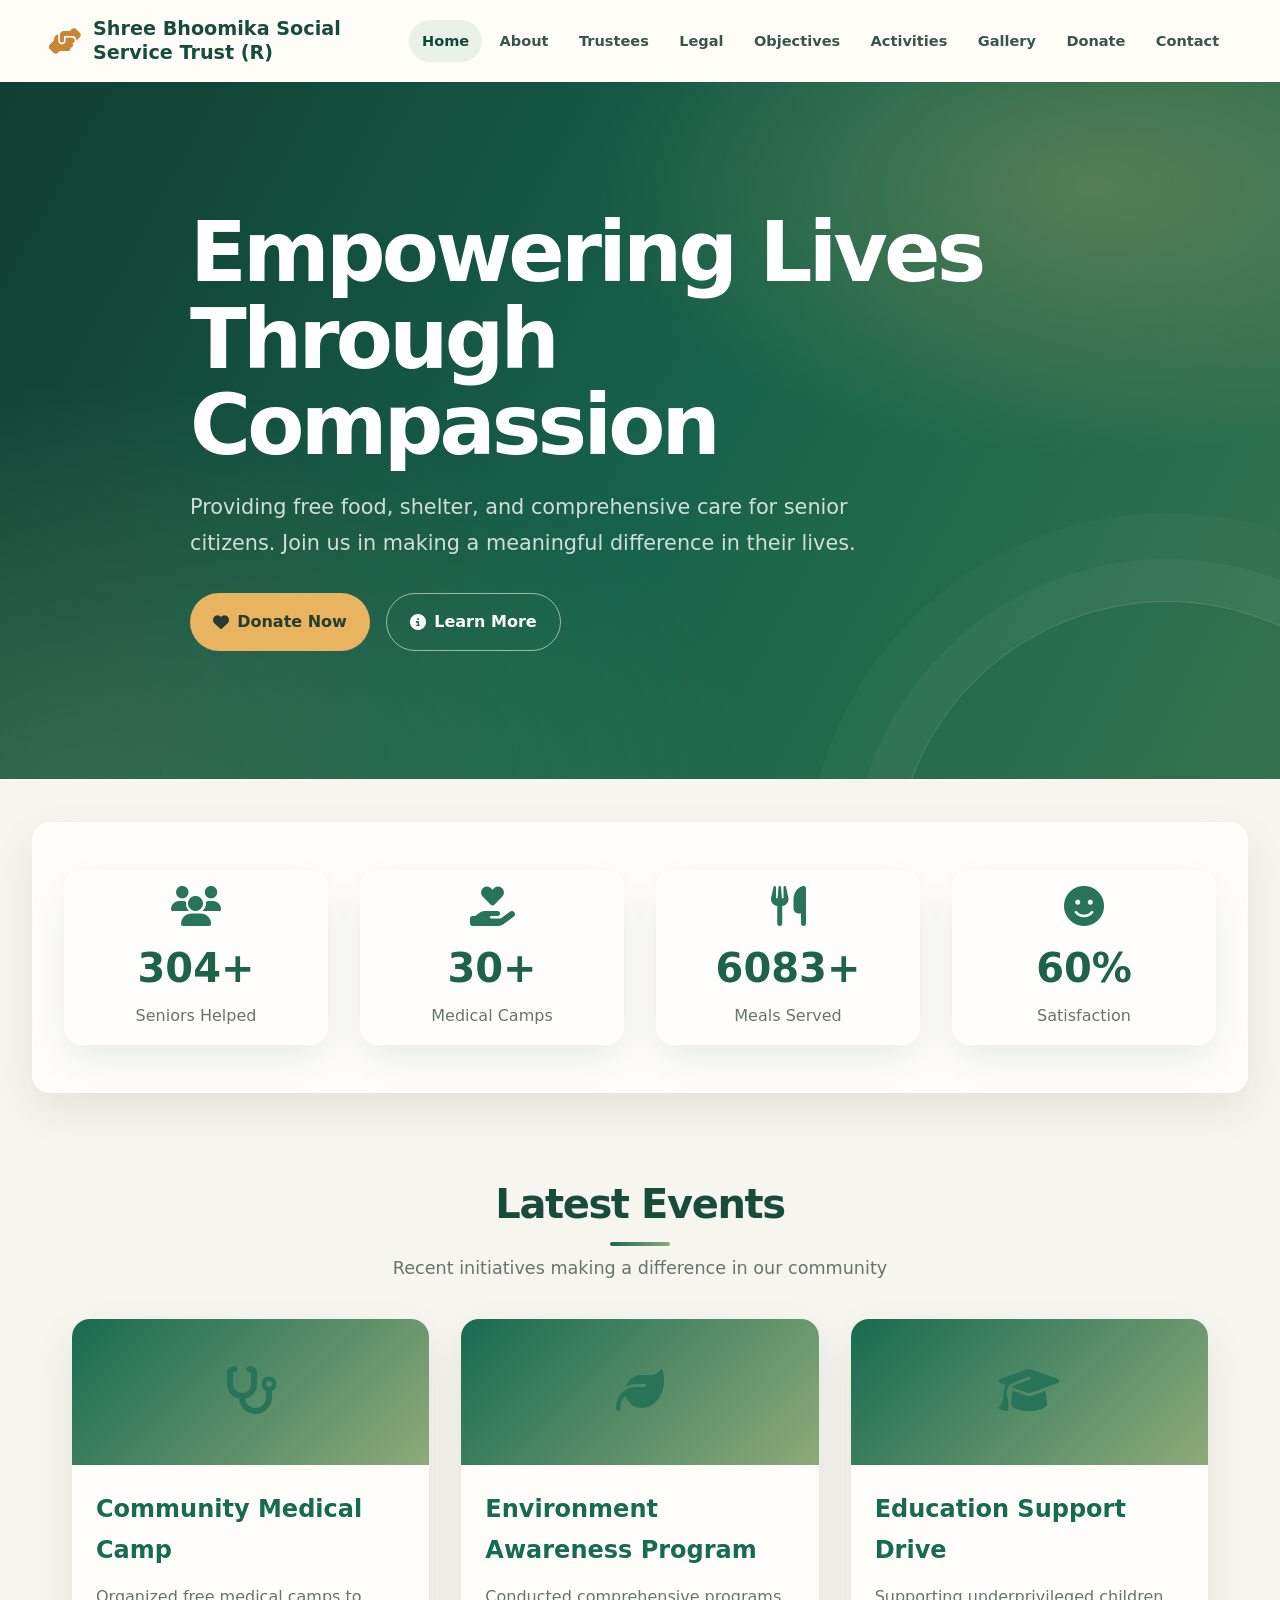
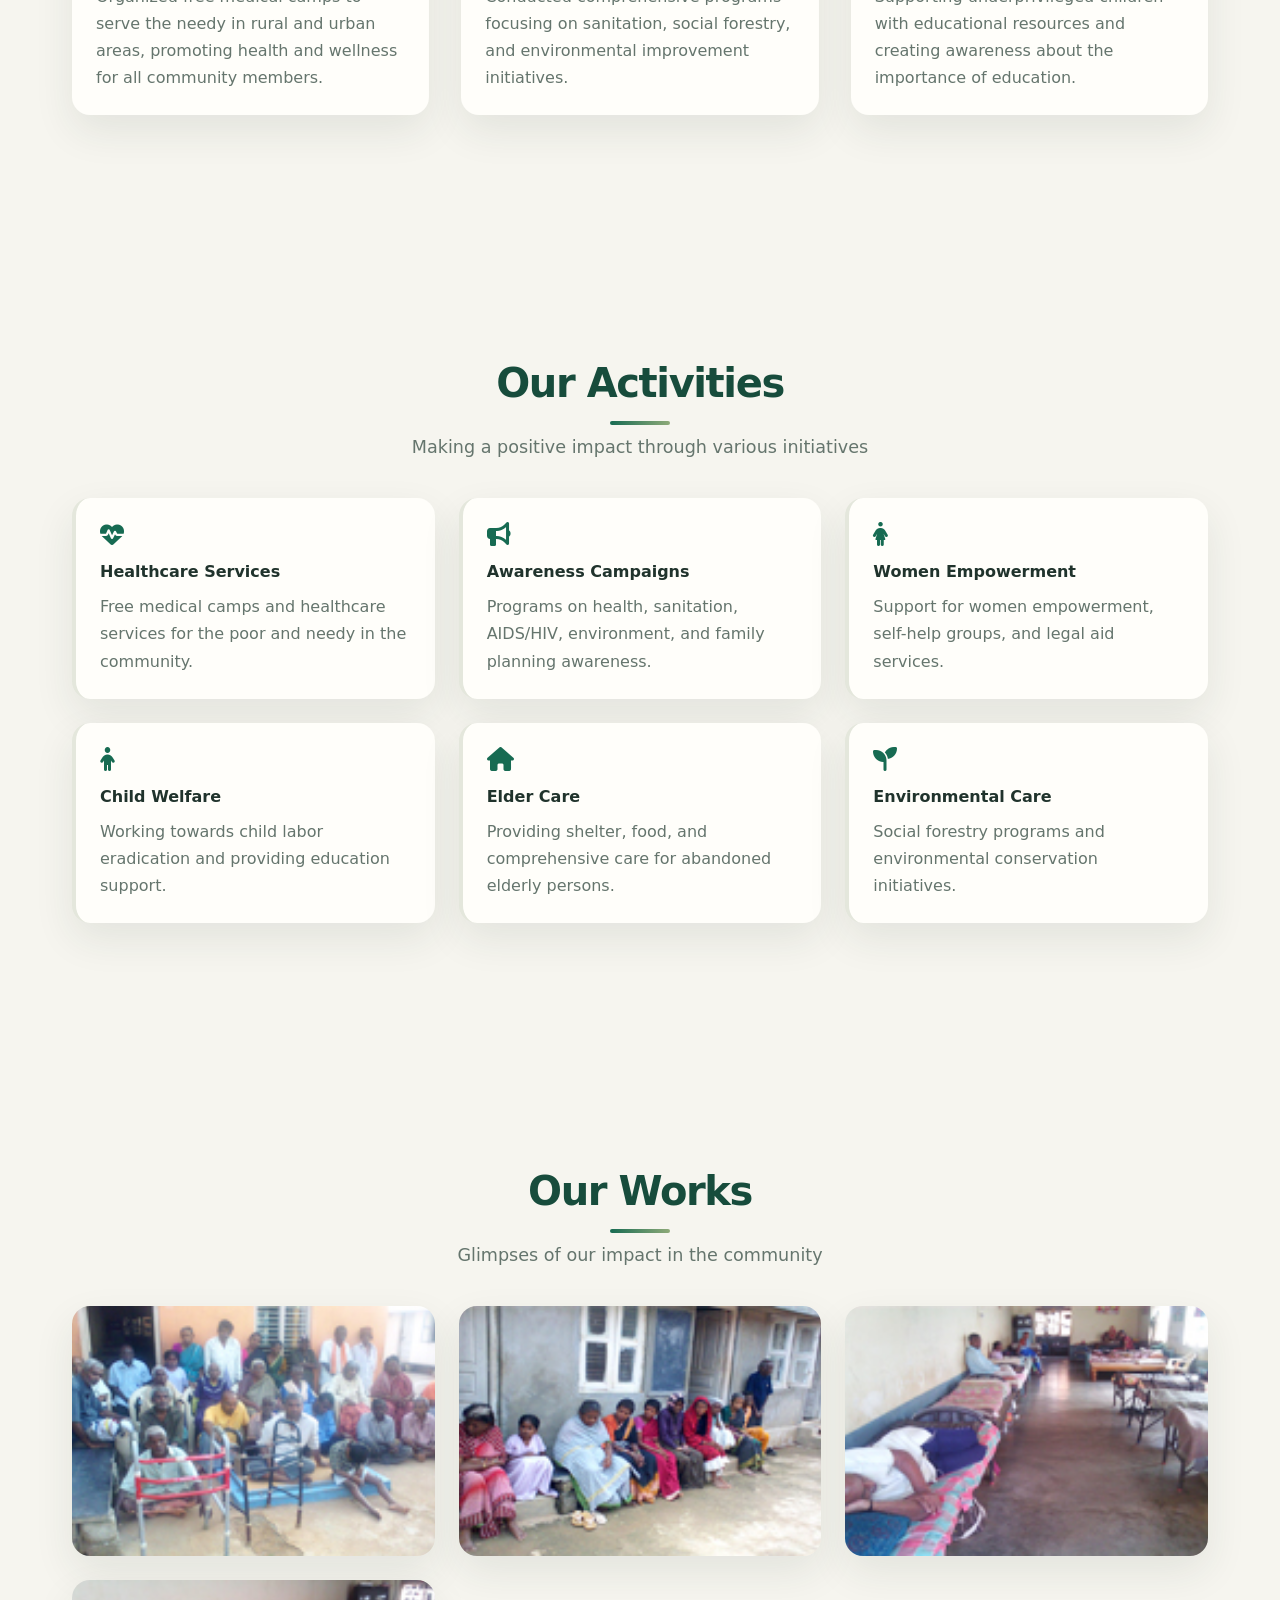
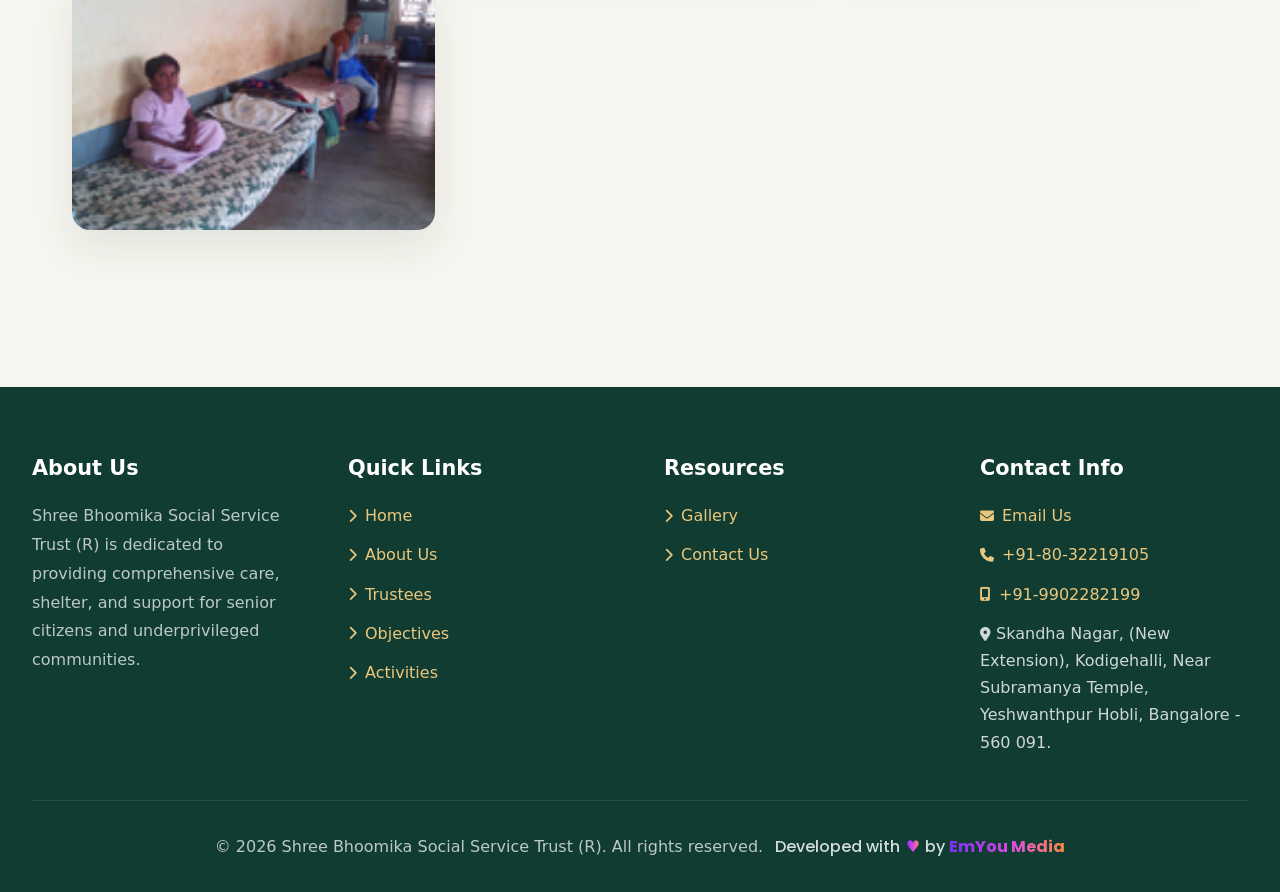
==== commit f593ab53: "Use EmYou Media footer label" ====
--- a/index.html
+++ b/index.html
@@ -744,7 +744,7 @@
   </div>
   
   <div class="footer-bottom">
-    <p>&copy; 2026 Shree Bhoomika Social Service Trust (R). All rights reserved. <span class="developer-credit">Developed with <span class="developer-heart" aria-label="care">♥</span> by <a href="https://emyoumedia.com" target="_blank" rel="noopener noreferrer">emyoumedia.com</a></span></p>
+    <p>&copy; 2026 Shree Bhoomika Social Service Trust (R). All rights reserved. <span class="developer-credit">Developed with <span class="developer-heart" aria-label="care">♥</span> by <a href="https://emyoumedia.com" target="_blank" rel="noopener noreferrer">EmYou Media</a></span></p>
   </div>
 </footer>
 
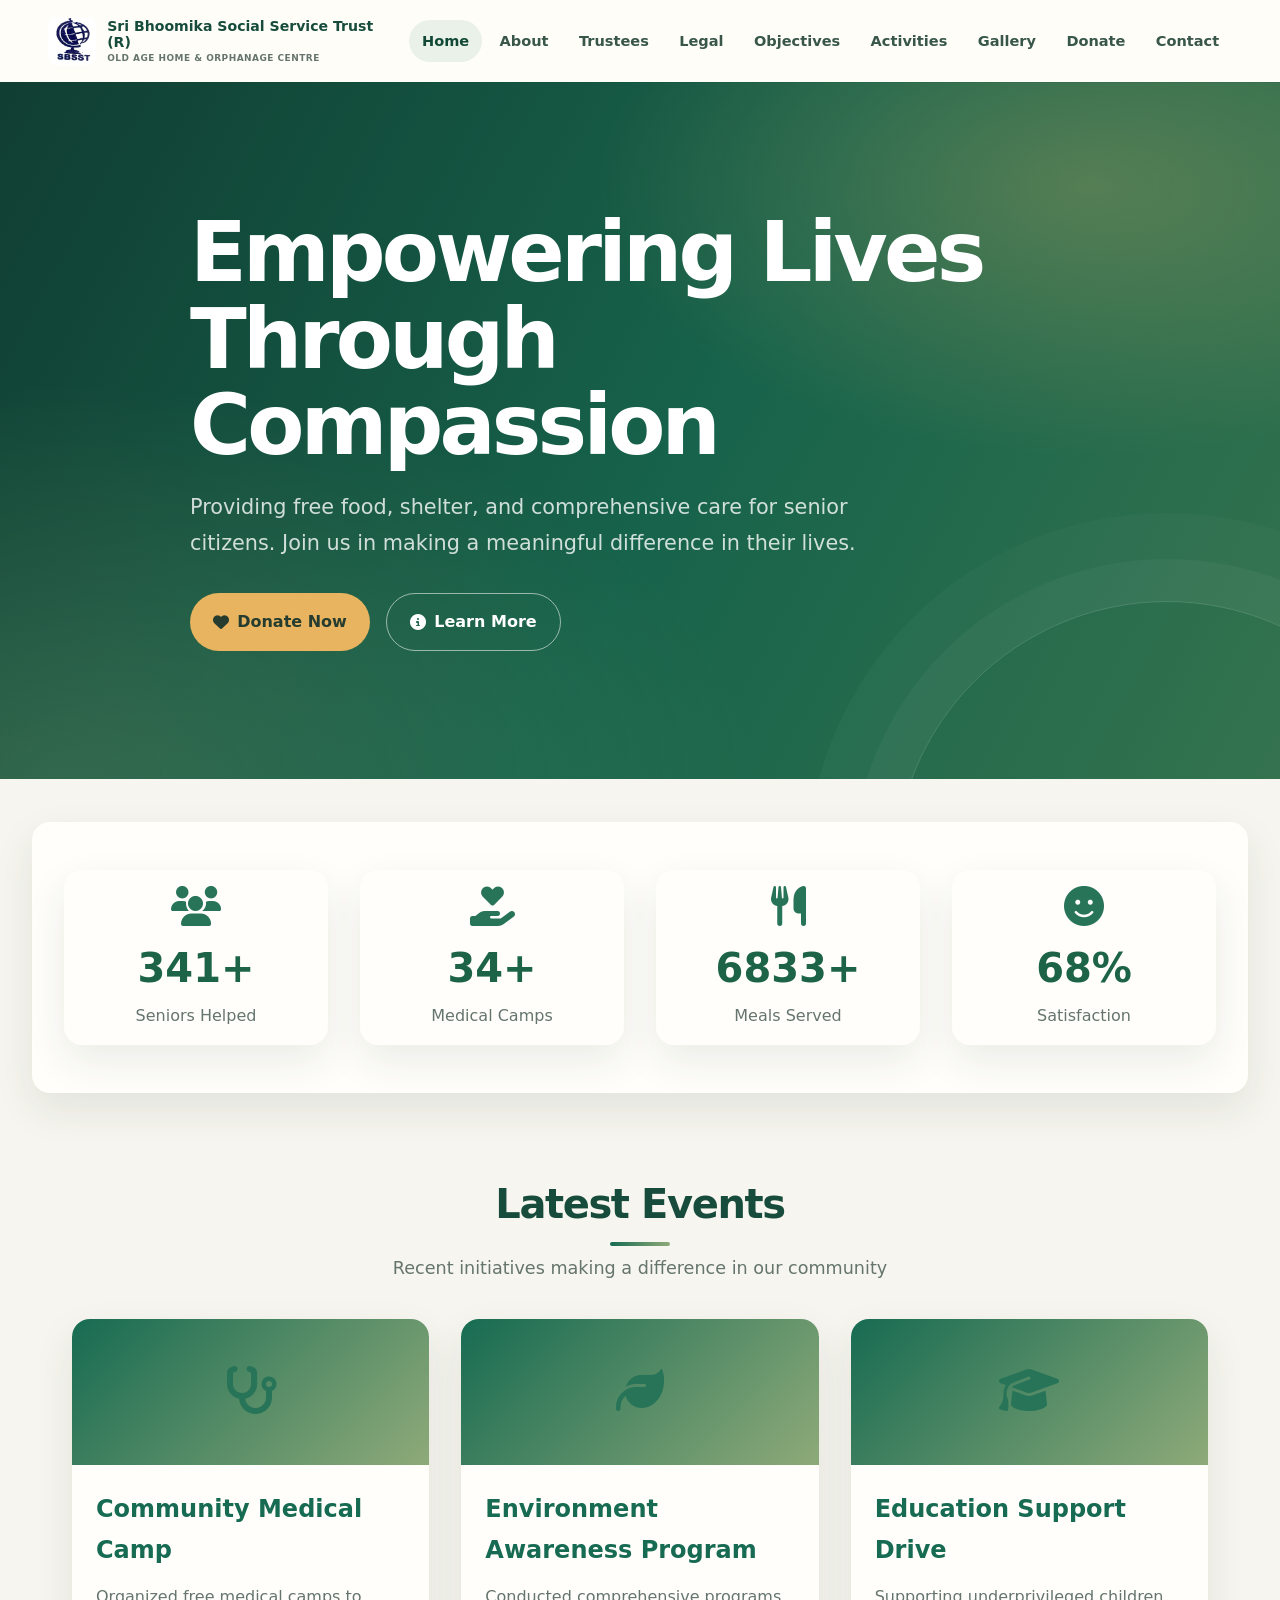
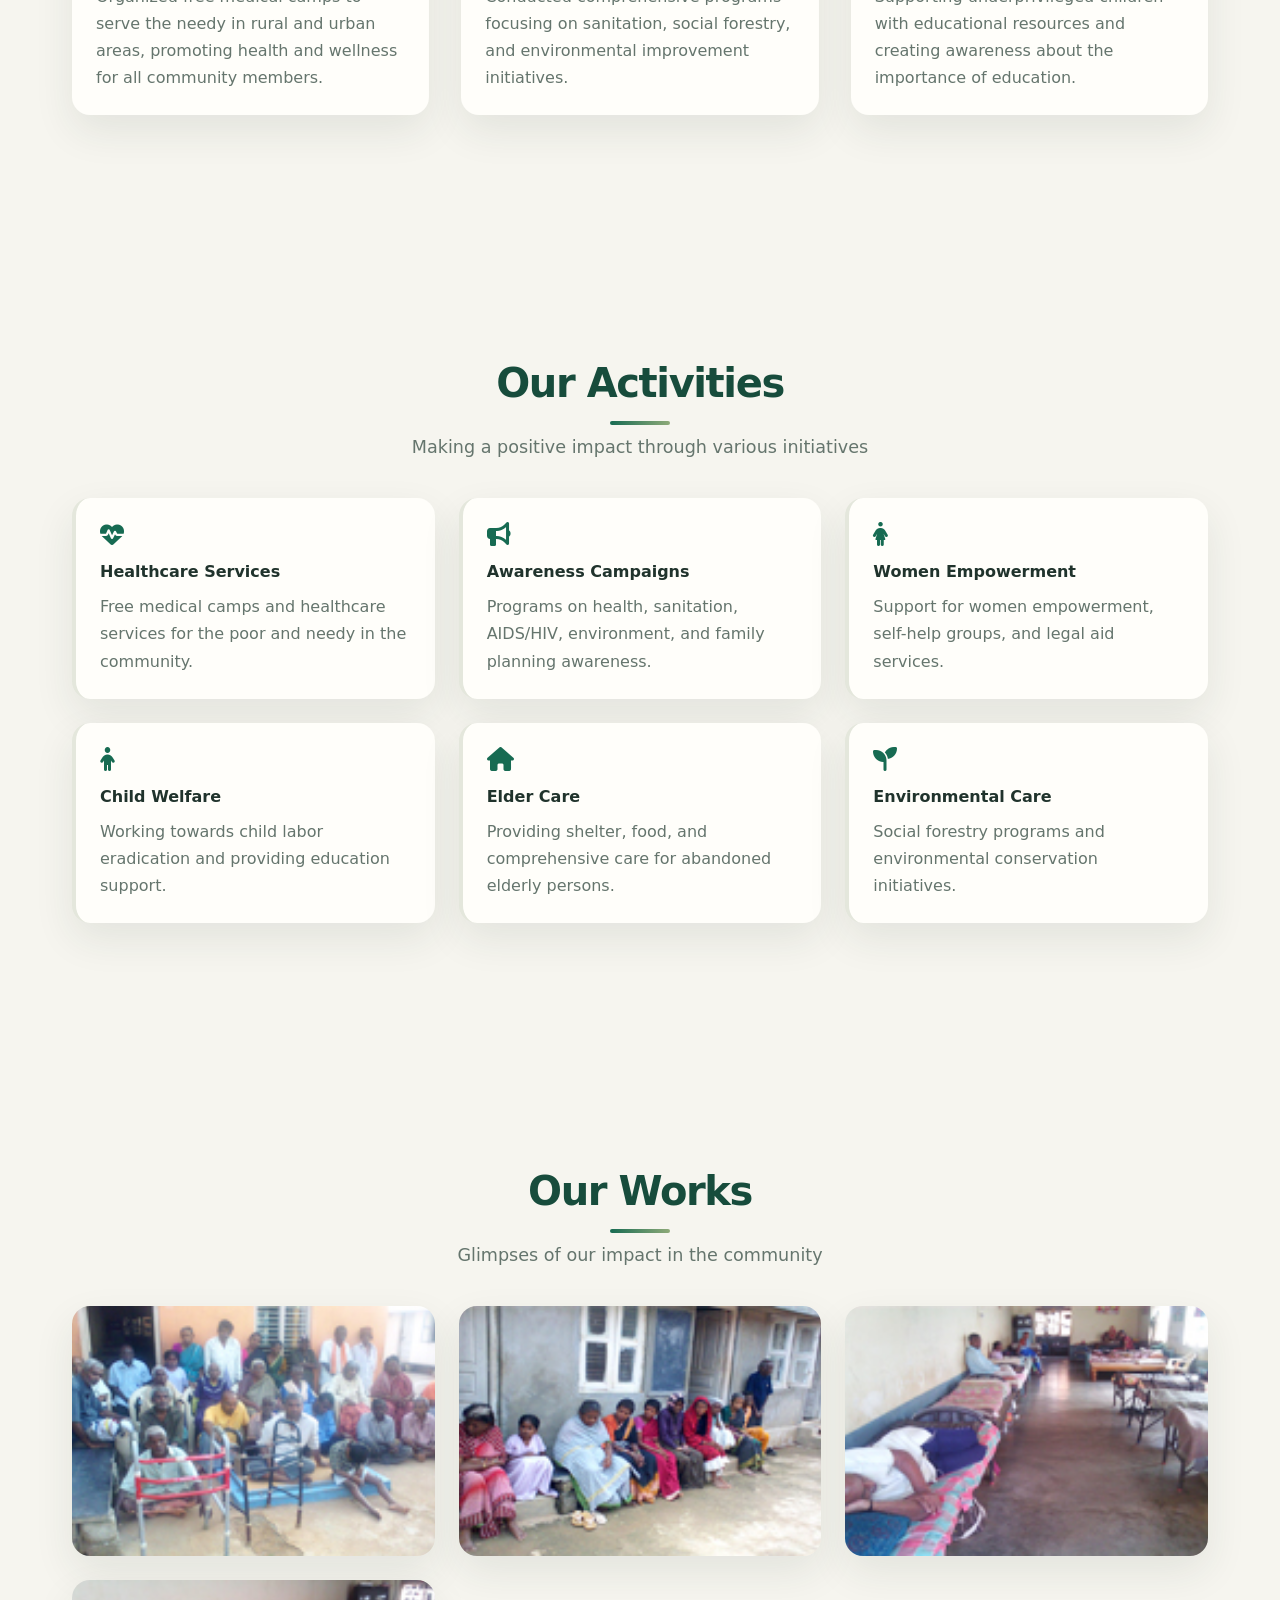
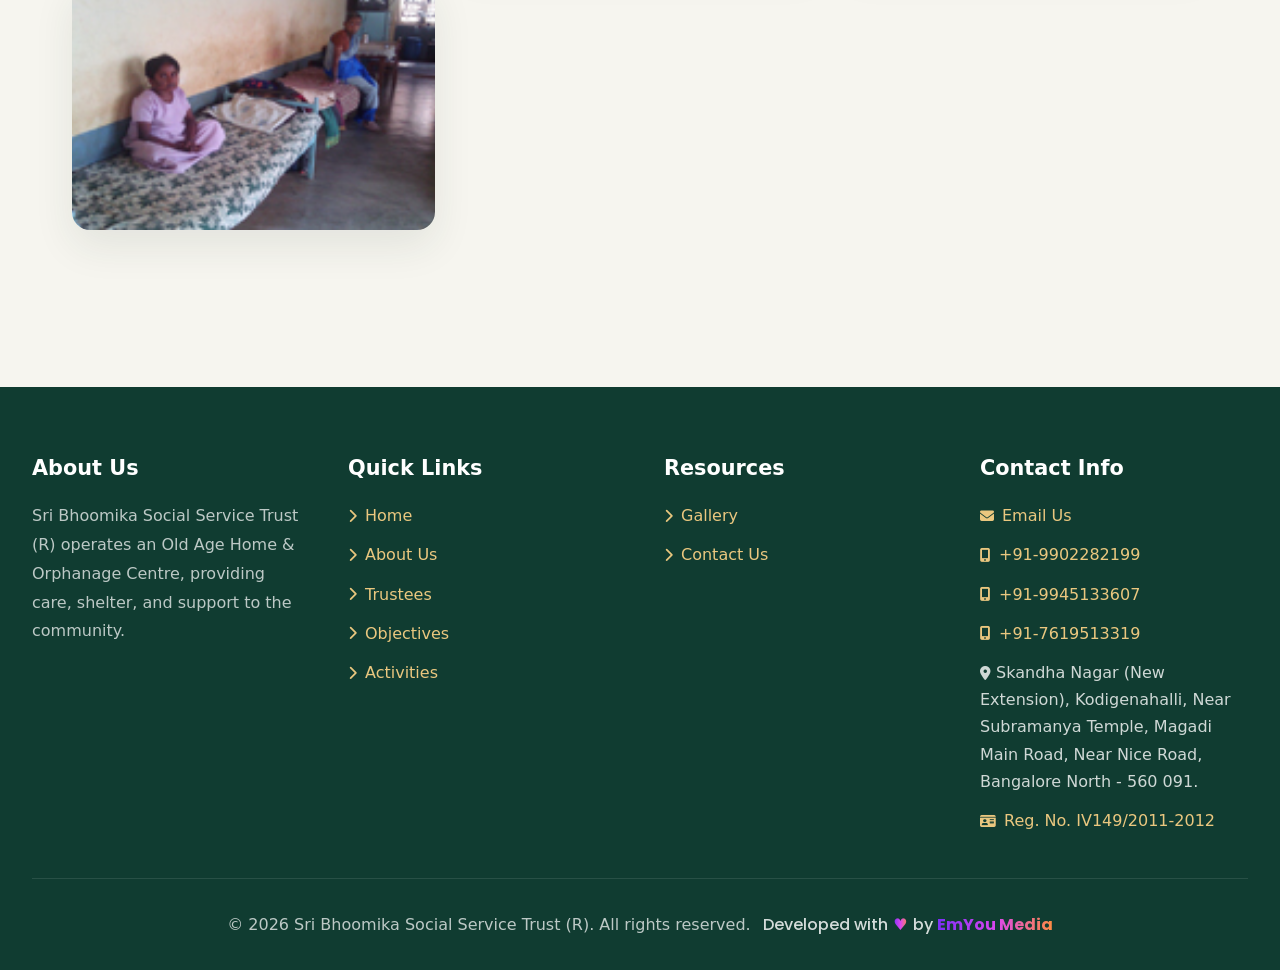
==== commit 25fad604: "Update website identity and contact details from receipt" ====
--- a/index.html
+++ b/index.html
@@ -3,8 +3,8 @@
 <head>
 <meta charset="UTF-8">
 <meta name="viewport" content="width=device-width, initial-scale=1.0">
-<title>Shree Bhoomika Social Service Trust (R)</title>
-<meta name="description" content="Shree Bhoomika Social Service Trust (R) dedicated to elder care, social activities, and community service. Join us to make a difference.">
+<title>Sri Bhoomika Social Service Trust (R)</title>
+<meta name="description" content="Sri Bhoomika Social Service Trust (R) dedicated to elder care, social activities, and community service. Join us to make a difference.">
 <link rel="stylesheet" href="https://cdnjs.cloudflare.com/ajax/libs/font-awesome/6.4.0/css/all.min.css">
 <style>
 * {
@@ -529,8 +529,8 @@
 <header>
   <div class="header-container">
     <a  class="logo">
-      <i class="fas fa-hands-helping"></i>
-      <span>Shree Bhoomika Social Service Trust (R)</span>
+      <img src="images/sbsst-logo.jpg" class="brand-mark" alt="">
+      <span class="logo-copy"><span class="brand-title">Sri Bhoomika Social Service Trust (R)</span><span class="brand-tagline">Old Age Home &amp; Orphanage Centre</span></span>
     </a>
     <nav id="mainNav">
       <a href="index.html" class="active" aria-current="page">Home</a>
@@ -705,7 +705,7 @@
   <div class="footer-content">
     <div class="footer-section">
       <h3>About Us</h3>
-      <p>Shree Bhoomika Social Service Trust (R) is dedicated to providing comprehensive care, shelter, and support for senior citizens and underprivileged communities.</p>
+      <p>Sri Bhoomika Social Service Trust (R) operates an Old Age Home &amp; Orphanage Centre, providing care, shelter, and support to the community.</p>
     </div>
     
     <div class="footer-section">
@@ -732,19 +732,17 @@
       <h3>Contact Info</h3>
       <ul class="footer-links">
         <li><a href="mailto:sribhoomikasocialservicetrust@gmail.com"><i class="fas fa-envelope"></i> Email Us</a></li>
-        <li><a href="tel:+918032219105"><i class="fas fa-phone"></i> +91-80-32219105</a></li>
         <li><a href="tel:+919902282199"><i class="fas fa-mobile-alt"></i> +91-9902282199</a></li>
-        <li><i class="fas fa-map-marker-alt"></i> Skandha Nagar,
-        (New Extension), Kodigehalli,
-        Near Subramanya Temple,
-        Yeshwanthpur Hobli,
-        Bangalore - 560 091.</li>
+        <li><a href="tel:+919945133607"><i class="fas fa-mobile-alt"></i> +91-9945133607</a></li>
+        <li><a href="tel:+917619513319"><i class="fas fa-mobile-alt"></i> +91-7619513319</a></li>
+        <li><i class="fas fa-map-marker-alt"></i> Skandha Nagar (New Extension), Kodigenahalli, Near Subramanya Temple, Magadi Main Road, Near Nice Road, Bangalore North - 560 091.</li>
+        <li><a href="legal.html"><i class="fas fa-id-card"></i> Reg. No. IV149/2011-2012</a></li>
       </ul>
     </div>
   </div>
   
   <div class="footer-bottom">
-    <p>&copy; 2026 Shree Bhoomika Social Service Trust (R). All rights reserved. <span class="developer-credit">Developed with <span class="developer-heart" aria-label="care">♥</span> by <a href="https://emyoumedia.com" target="_blank" rel="noopener noreferrer">EmYou Media</a></span></p>
+    <p>&copy; 2026 Sri Bhoomika Social Service Trust (R). All rights reserved. <span class="developer-credit">Developed with <span class="developer-heart" aria-label="care">♥</span> by <a href="https://emyoumedia.com" target="_blank" rel="noopener noreferrer">EmYou Media</a></span></p>
   </div>
 </footer>
 
--- a/site-refresh.css
+++ b/site-refresh.css
@@ -1,6 +1,6 @@
 @import url('https://fonts.googleapis.com/css2?family=Poppins:wght@500;600;700&display=swap');
 
-/* Shared visual refresh for Shree Bhoomika Social Service Trust */
+/* Shared visual refresh for Sri Bhoomika Social Service Trust */
 :root {
   --primary: #176b52 !important;
   --primary-dark: #0d4639 !important;
@@ -161,3 +161,14 @@
 }
 .developer-credit a:hover { filter: drop-shadow(0 0 8px rgba(217,70,239,.45)); }
 .developer-heart { display: inline-block; margin: 0 .08rem; }
+/* Official receipt identity and contact details */
+header .logo { gap: .7rem !important; }
+header .brand-mark { width: 48px; height: 48px; flex: 0 0 48px; object-fit: contain; border-radius: 8px; background: #fff; }
+header .logo-copy { display: flex !important; flex-direction: column; gap: .18rem; min-width: 0; white-space: normal; }
+header .brand-title { color: #174c3c !important; font-size: clamp(.78rem, 1.1vw, 1.02rem) !important; line-height: 1.15; font-weight: 700; }
+header .brand-tagline { color: #65756d !important; font-size: .56rem !important; line-height: 1.2; letter-spacing: .055em; font-weight: 600; text-transform: uppercase; }
+@media (max-width: 600px) {
+  header .brand-mark { width: 42px; height: 42px; flex-basis: 42px; }
+  header .brand-title { font-size: .79rem !important; }
+  header .brand-tagline { font-size: .5rem !important; }
+}
